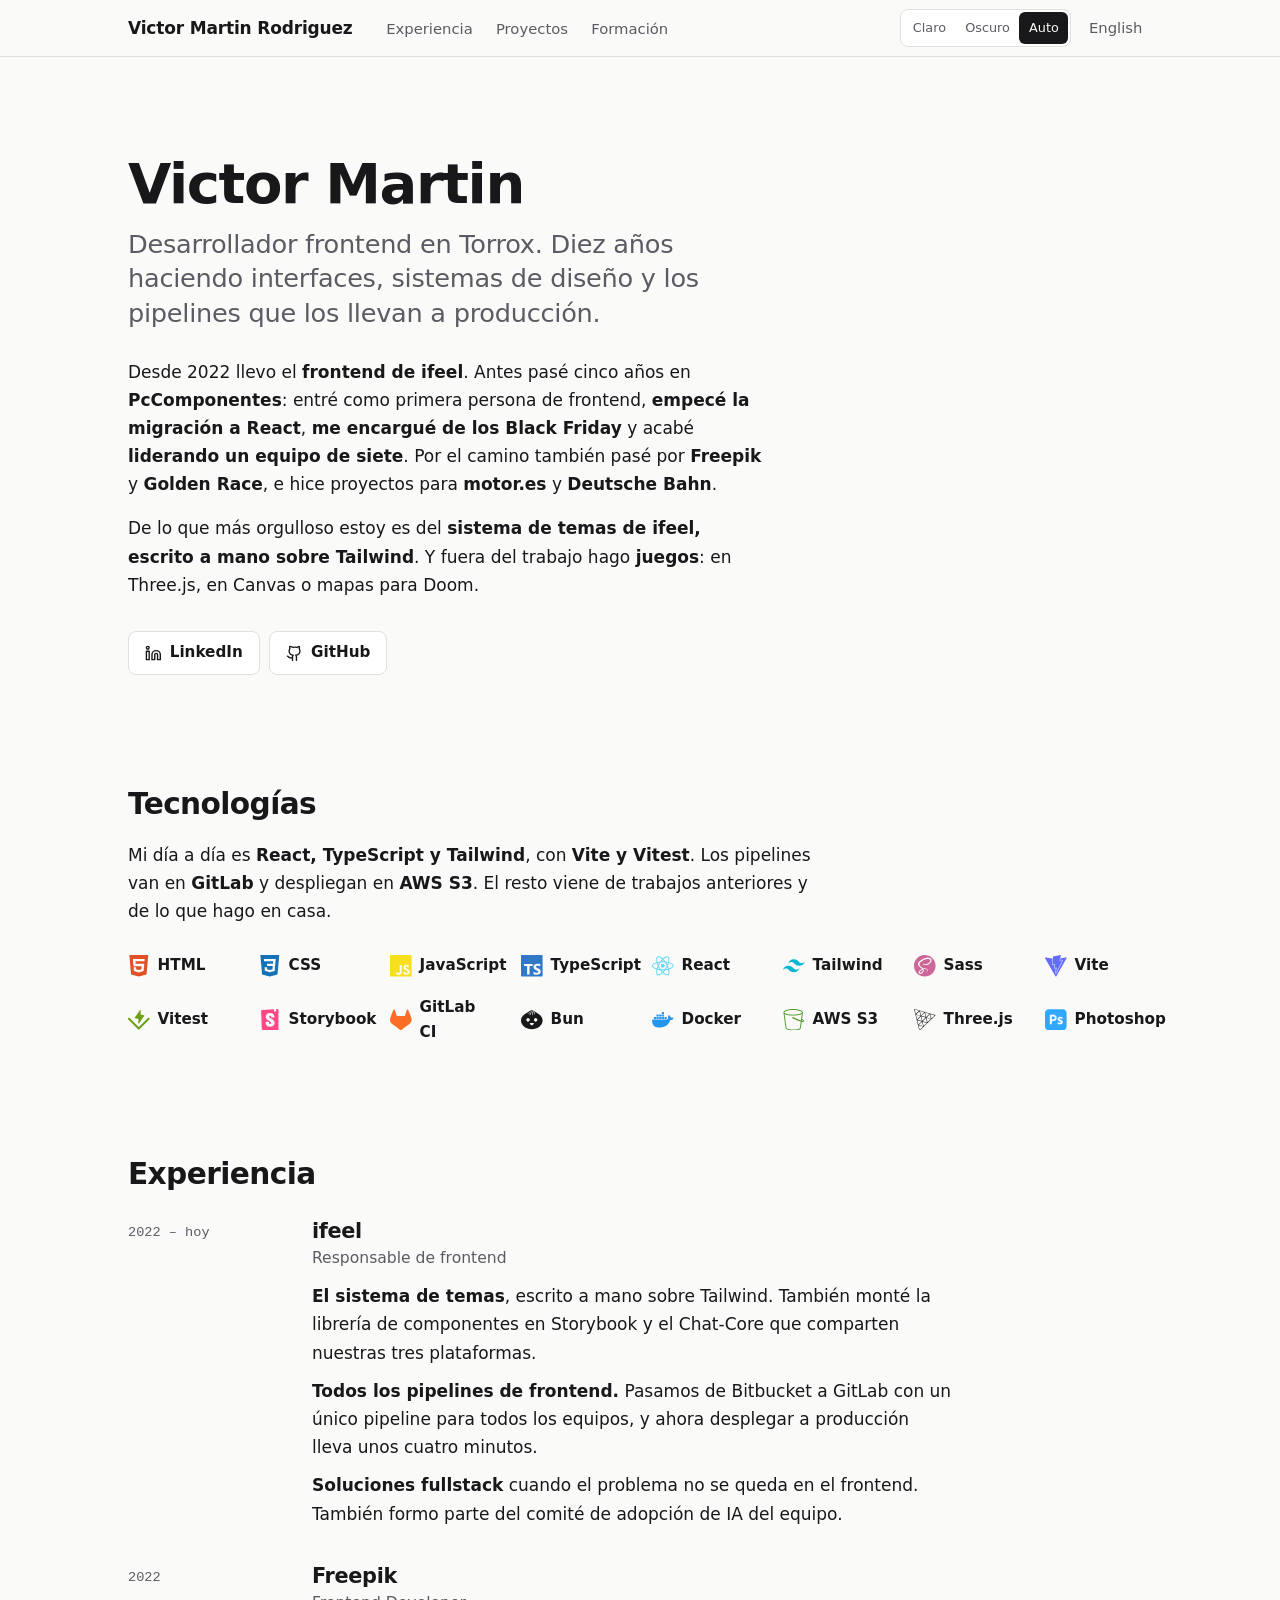
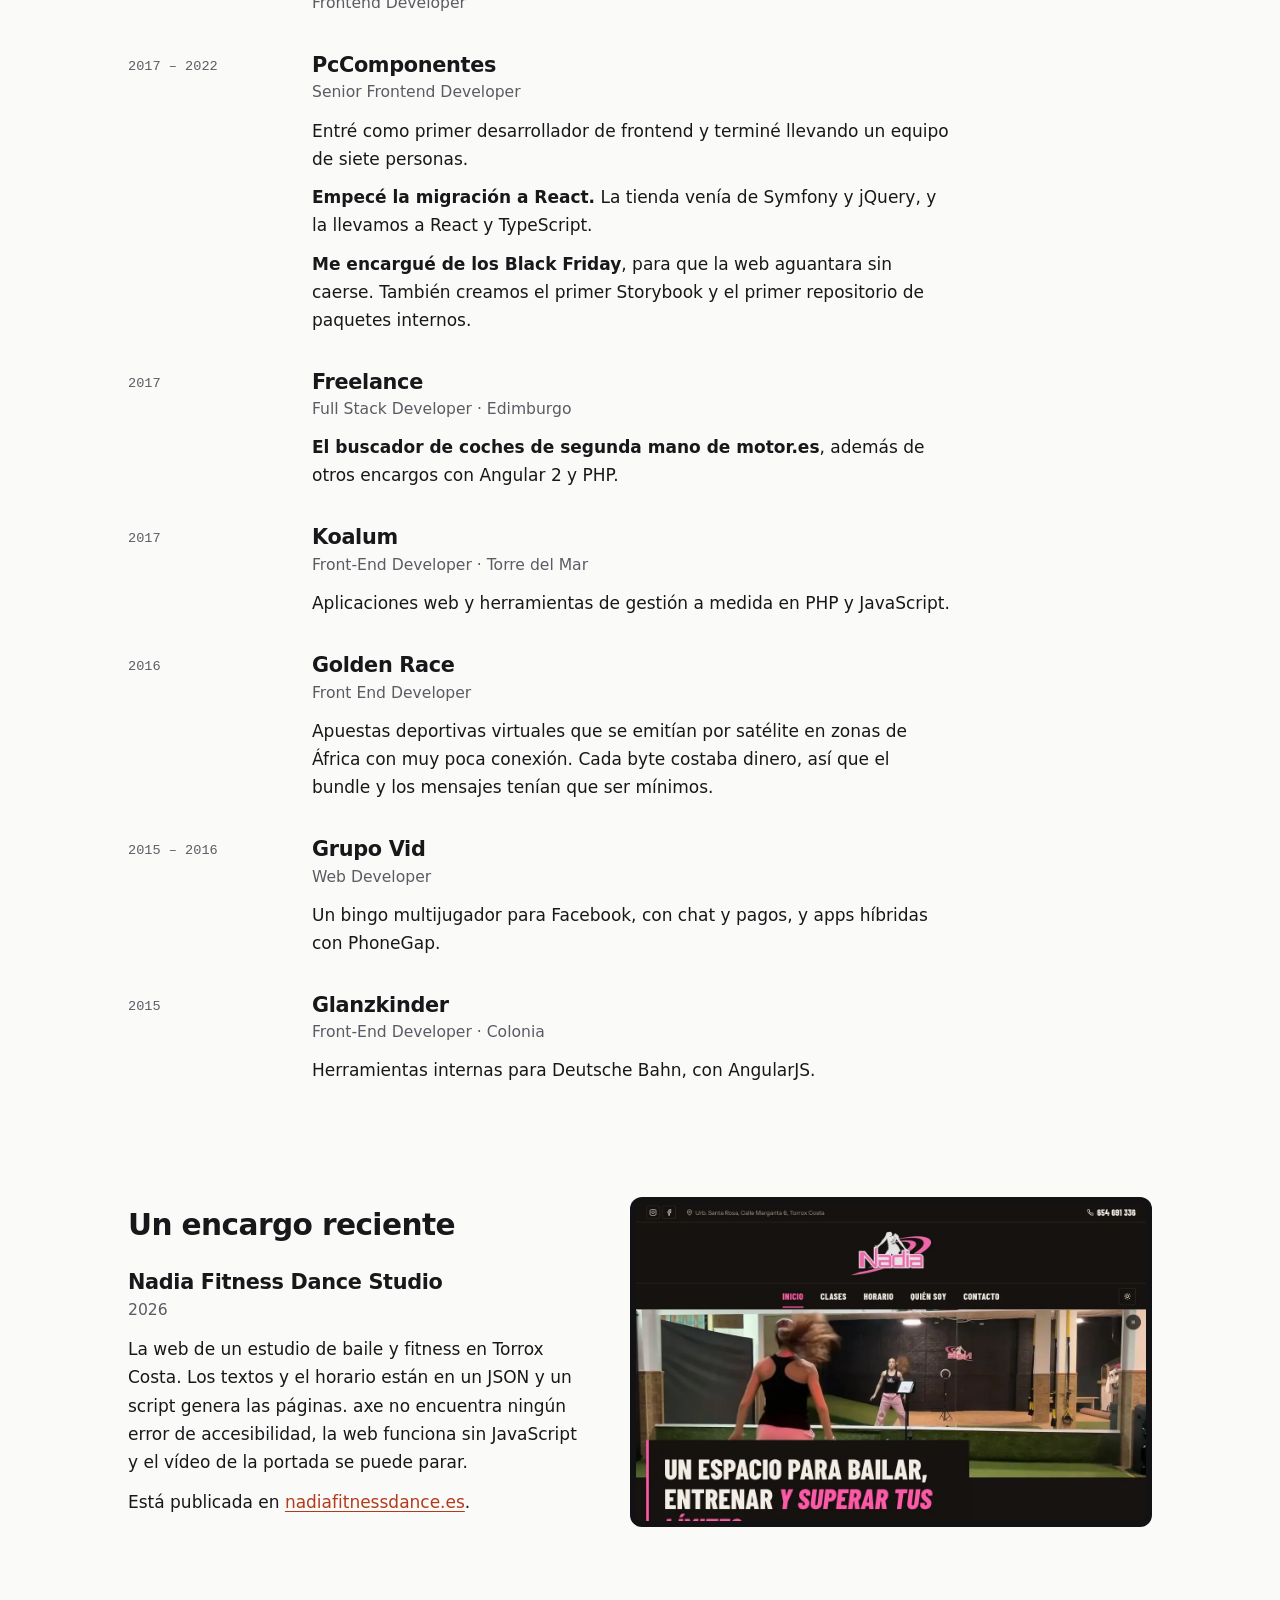
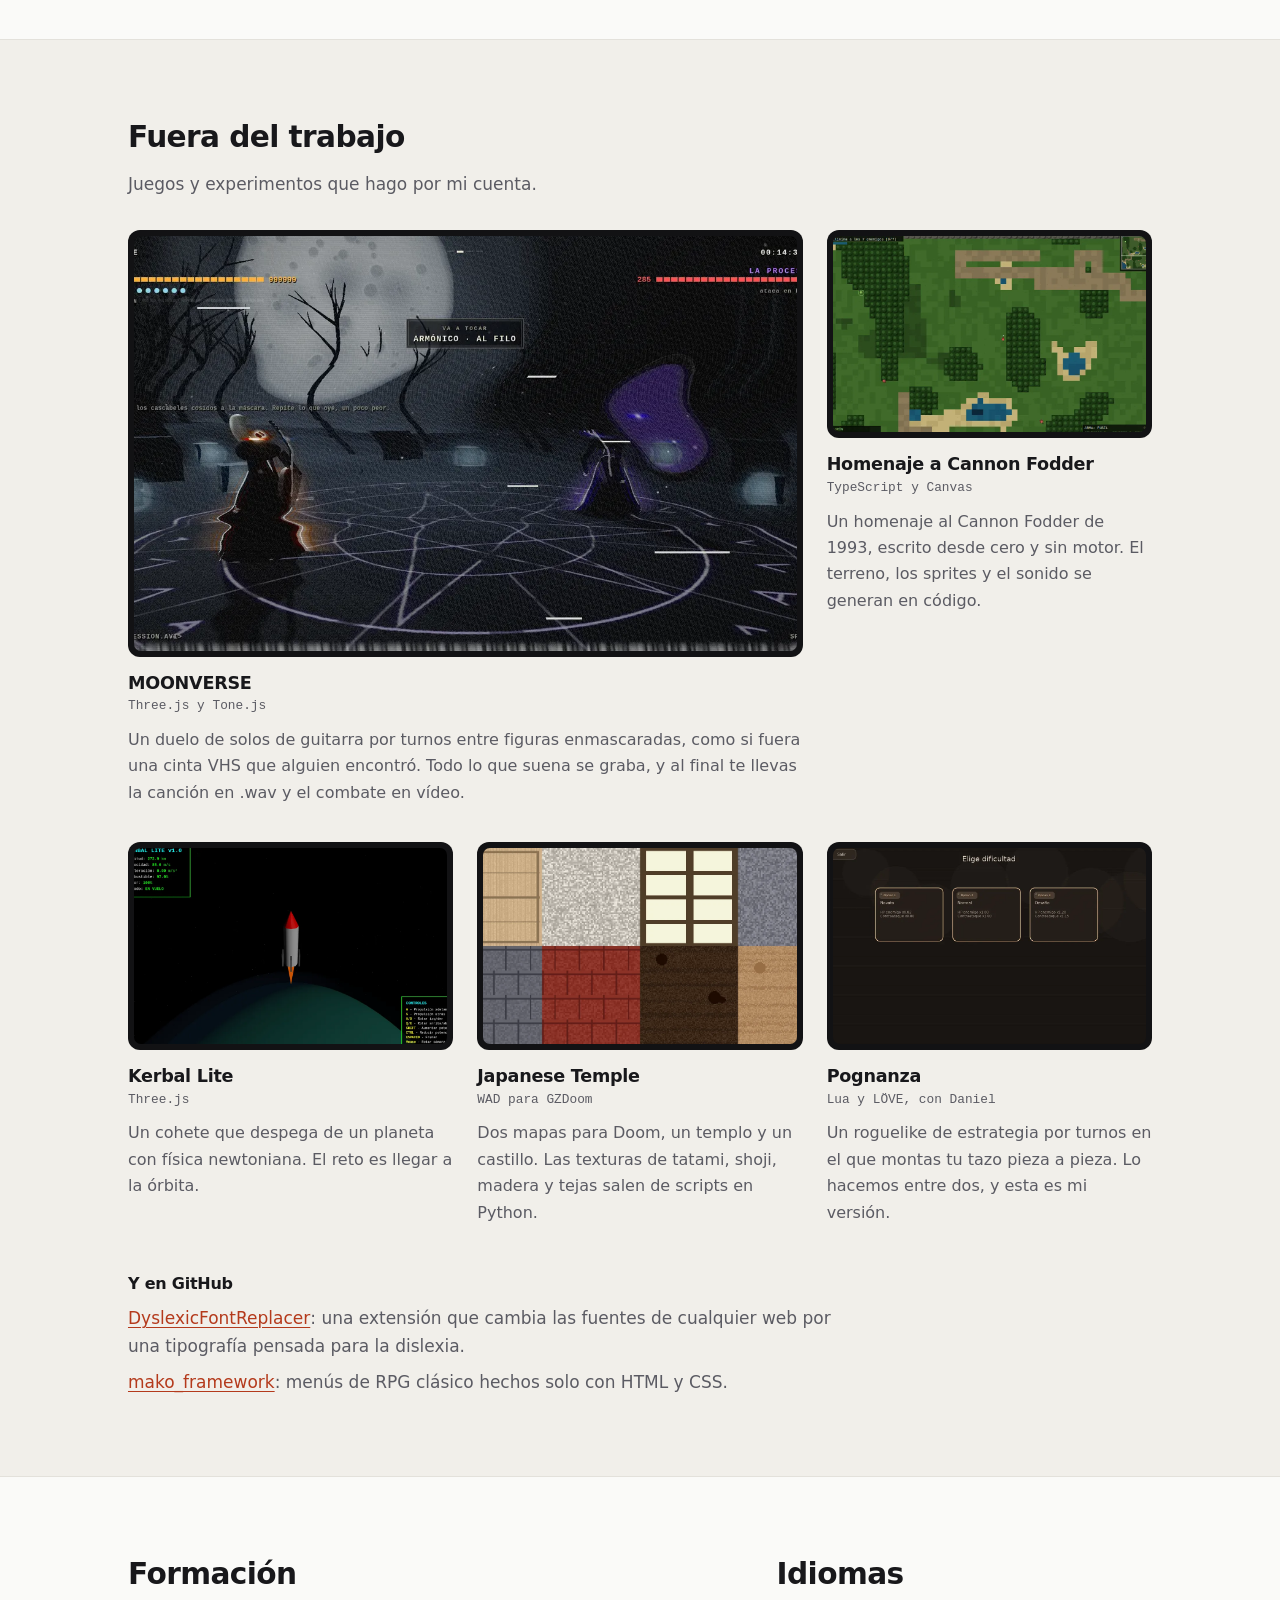
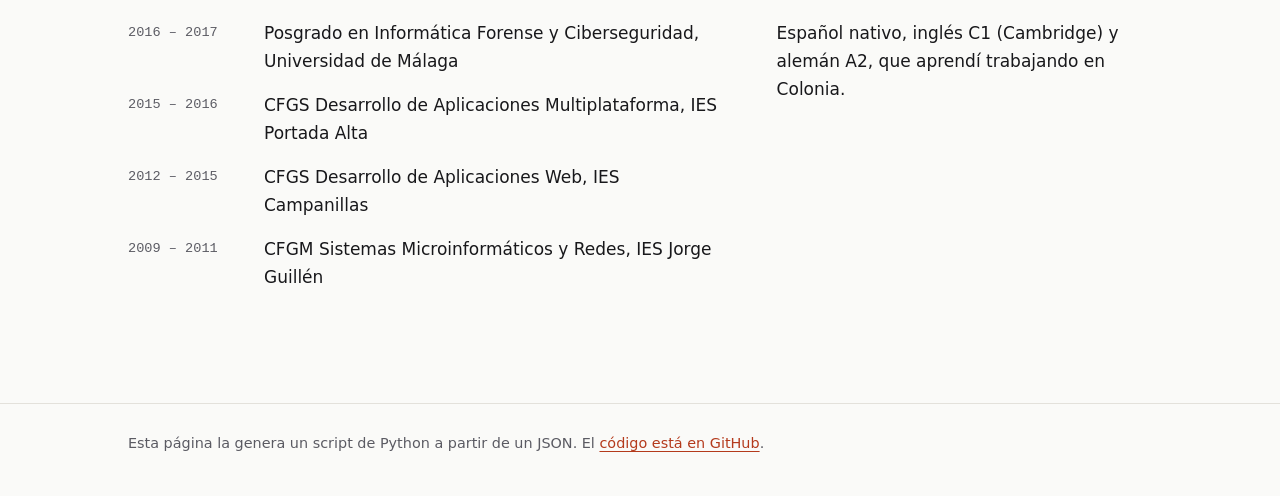
==== index.html @ 164bc6d7 "Move away from the reference site's patterns Name as the heading instead of a greeting, own wording " ====
<!doctype html>
<html lang="es">
<head>
<meta charset="utf-8">
<meta name="viewport" content="width=device-width, initial-scale=1">
<title>Victor Martin Rodriguez, desarrollador frontend</title>
<meta name="description" content="Desarrollador frontend en Torrox (Málaga). Responsable de frontend en ifeel desde 2022; antes, cinco años en PcComponentes.">
<link rel="canonical" href="https://negimaru.github.io/"><link rel="alternate" hreflang="es" href="https://negimaru.github.io/"><link rel="alternate" hreflang="en" href="https://negimaru.github.io/en/"><link rel="alternate" hreflang="x-default" href="https://negimaru.github.io/">
<meta property="og:type" content="profile">
<meta property="og:title" content="Victor Martin Rodriguez, desarrollador frontend">
<meta property="og:description" content="Desarrollador frontend en Torrox (Málaga). Responsable de frontend en ifeel desde 2022; antes, cinco años en PcComponentes.">
<meta property="og:url" content="https://negimaru.github.io/">
<meta property="og:locale" content="es_ES">
<meta property="og:image" content="https://negimaru.github.io/assets/img/og.png">
<meta property="og:image:width" content="1200"><meta property="og:image:height" content="630">
<meta name="twitter:card" content="summary_large_image">
<link rel="icon" href="assets/img/favicon.svg" type="image/svg+xml">
<script>try{var t=localStorage.getItem("theme");if(t==="dark"||t==="light")document.documentElement.dataset.theme=t}catch(_){}</script>
<link rel="stylesheet" href="assets/css/site.css?v=6">
<script src="assets/js/site.js?v=3" defer></script>
</head>
<body>
<a class="skip" href="#main">Saltar al contenido</a>
<header class="bar"><div class="wrap bar-in">
<a class="me" href="./">Victor Martin<span class="surname"> Rodriguez</span></a>
<nav aria-label="Secciones"><ul class="nav"><li><a href="./#trabajo">Experiencia</a></li><li><a href="./#proyectos">Proyectos</a></li><li><a href="./#formacion">Formación</a></li></ul></nav>
<div class="bar-tools">
<div class="seg" role="group" aria-label="Tema" hidden><button type="button" data-theme-set="light" aria-pressed="false">Claro</button><button type="button" data-theme-set="dark" aria-pressed="false">Oscuro</button><button type="button" data-theme-set="auto" aria-pressed="false">Auto</button></div>
<a class="lang" href="en/" hreflang="en" lang="en">English</a>
</div>
</div></header>
<main id="main">
<section class="wrap hero" aria-labelledby="t-intro">
<div class="hero-main">
<h1 id="t-intro">Victor Martin</h1>
<p class="lead">Desarrollador frontend en Torrox. Diez años haciendo interfaces, sistemas de diseño y los pipelines que los llevan a producción.</p>
<div class="hero-text"><p>Desde 2022 llevo el <strong>frontend de ifeel</strong>. Antes pasé cinco años en <strong>PcComponentes</strong>: entré como primera persona de frontend, <strong>empecé la migración a React</strong>, <strong>me encargué de los Black Friday</strong> y acabé <strong>liderando un equipo de siete</strong>. Por el camino también pasé por <strong>Freepik</strong> y <strong>Golden Race</strong>, e hice proyectos para <strong>motor.es</strong> y <strong>Deutsche Bahn</strong>.</p><p>De lo que más orgulloso estoy es del <strong>sistema de temas de ifeel, escrito a mano sobre Tailwind</strong>. Y fuera del trabajo hago <strong>juegos</strong>: en Three.js, en Canvas o mapas para Doom.</p></div>
<p class="social"><a class="btn" href="https://www.linkedin.com/in/victor-martin-rodriguez/" target="_blank" rel="noopener"><svg class="i" viewBox="0 0 24 24" fill="none" stroke="currentColor" stroke-width="2" stroke-linecap="round" stroke-linejoin="round" aria-hidden="true" focusable="false"><path d="M16 8a6 6 0 0 1 6 6v7h-4v-7a2 2 0 0 0-4 0v7h-4v-7a6 6 0 0 1 6-6z"/><rect x="2" y="9" width="4" height="12"/><circle cx="4" cy="4" r="2"/></svg>LinkedIn<span class="sr-only"> (se abre en otra pestaña)</span></a><a class="btn" href="https://github.com/negimaru" target="_blank" rel="noopener"><svg class="i" viewBox="0 0 24 24" fill="none" stroke="currentColor" stroke-width="2" stroke-linecap="round" stroke-linejoin="round" aria-hidden="true" focusable="false"><path d="M15 22v-4a4.8 4.8 0 0 0-1-3.5c3 0 6-2 6-5.5.1-1.3-.3-2.5-1-3.5.3-1.2.3-2.4 0-3.5 0 0-1 0-3 1.5a10.4 10.4 0 0 0-5.5 0C6.5 2 5.5 2 5.5 2c-.3 1.1-.3 2.3 0 3.5A5.4 5.4 0 0 0 4.5 9c0 3.5 3 5.5 6 5.5-.4.5-.8 1-1 1.6-.2.6-.3 1.2-.2 1.9v4"/><path d="M9 18c-4.5 2-5-2-7-2"/></svg>GitHub<span class="sr-only"> (se abre en otra pestaña)</span></a></p>
</div>

</section>

<section class="wrap sec" aria-labelledby="t-tech">
<h2 id="t-tech">Tecnologías</h2>
<p class="sec-intro">Mi día a día es <strong>React, TypeScript y Tailwind</strong>, con <strong>Vite y Vitest</strong>. Los pipelines van en <strong>GitLab</strong> y despliegan en <strong>AWS S3</strong>. El resto viene de trabajos anteriores y de lo que hago en casa.</p>
<ul class="techs"><li class="tech"><svg viewBox="0 0 24 24" aria-hidden="true" focusable="false"><path fill="#E34F26" d="M1.5 0h21l-1.91 21.563L11.977 24l-8.564-2.438L1.5 0zm7.031 9.75l-.232-2.718 10.059.003.23-2.622L5.412 4.41l.698 8.01h9.126l-.326 3.426-2.91.804-2.955-.81-.188-2.11H6.248l.33 4.171L12 19.351l5.379-1.443.744-8.157H8.531z"/></svg><span>HTML</span></li><li class="tech"><svg viewBox="0 0 24 24" aria-hidden="true" focusable="false"><path fill="#1572B6" d="M1.5 0h21l-1.91 21.563L11.977 24l-8.565-2.438L1.5 0zm17.09 4.413L5.41 4.41l.213 2.622 10.125.002-.255 2.716h-6.64l.24 2.573h6.182l-.366 3.523-2.91.804-2.956-.81-.188-2.11h-2.61l.29 3.855L12 19.288l5.373-1.53L18.59 4.414z"/></svg><span>CSS</span></li><li class="tech"><svg viewBox="0 0 24 24" aria-hidden="true" focusable="false"><path fill="#F7DF1E" d="M0 0h24v24H0V0zm22.034 18.276c-.175-1.095-.888-2.015-3.003-2.873-.736-.345-1.554-.585-1.797-1.14-.091-.33-.105-.51-.046-.705.15-.646.915-.84 1.515-.66.39.12.75.42.976.9 1.034-.676 1.034-.676 1.755-1.125-.27-.42-.404-.601-.586-.78-.63-.705-1.469-1.065-2.834-1.034l-.705.089c-.676.165-1.32.525-1.71 1.005-1.14 1.291-.811 3.541.569 4.471 1.365 1.02 3.361 1.244 3.616 2.205.24 1.17-.87 1.545-1.966 1.41-.811-.18-1.26-.586-1.755-1.336l-1.83 1.051c.21.48.45.689.81 1.109 1.74 1.756 6.09 1.666 6.871-1.004.029-.09.24-.705.074-1.65l.046.067zm-8.983-7.245h-2.248c0 1.938-.009 3.864-.009 5.805 0 1.232.063 2.363-.138 2.711-.33.689-1.18.601-1.566.48-.396-.196-.597-.466-.83-.855-.063-.105-.11-.196-.127-.196l-1.825 1.125c.305.63.75 1.172 1.324 1.517.855.51 2.004.675 3.207.405.783-.226 1.458-.691 1.811-1.411.51-.93.402-2.07.397-3.346.012-2.054 0-4.109 0-6.179l.004-.056z"/></svg><span>JavaScript</span></li><li class="tech"><svg viewBox="0 0 24 24" aria-hidden="true" focusable="false"><path fill="#3178C6" d="M1.125 0C.502 0 0 .502 0 1.125v21.75C0 23.498.502 24 1.125 24h21.75c.623 0 1.125-.502 1.125-1.125V1.125C24 .502 23.498 0 22.875 0zm17.363 9.75c.612 0 1.154.037 1.627.111a6.38 6.38 0 0 1 1.306.34v2.458a3.95 3.95 0 0 0-.643-.361 5.093 5.093 0 0 0-.717-.26 5.453 5.453 0 0 0-1.426-.2c-.3 0-.573.028-.819.086a2.1 2.1 0 0 0-.623.242c-.17.104-.3.229-.393.374a.888.888 0 0 0-.14.49c0 .196.053.373.156.529.104.156.252.304.443.444s.423.276.696.41c.273.135.582.274.926.416.47.197.892.407 1.266.628.374.222.695.473.963.753.268.279.472.598.614.957.142.359.214.776.214 1.253 0 .657-.125 1.21-.373 1.656a3.033 3.033 0 0 1-1.012 1.085 4.38 4.38 0 0 1-1.487.596c-.566.12-1.163.18-1.79.18a9.916 9.916 0 0 1-1.84-.164 5.544 5.544 0 0 1-1.512-.493v-2.63a5.033 5.033 0 0 0 3.237 1.2c.333 0 .624-.03.872-.09.249-.06.456-.144.623-.25.166-.108.29-.234.373-.38a1.023 1.023 0 0 0-.074-1.089 2.12 2.12 0 0 0-.537-.5 5.597 5.597 0 0 0-.807-.444 27.72 27.72 0 0 0-1.007-.436c-.918-.383-1.602-.852-2.053-1.405-.45-.553-.676-1.222-.676-2.005 0-.614.123-1.141.369-1.582.246-.441.58-.804 1.004-1.089a4.494 4.494 0 0 1 1.47-.629 7.536 7.536 0 0 1 1.77-.201zm-15.113.188h9.563v2.166H9.506v9.646H6.789v-9.646H3.375z"/></svg><span>TypeScript</span></li><li class="tech"><svg viewBox="0 0 24 24" aria-hidden="true" focusable="false"><path fill="#61DAFB" d="M14.23 12.004a2.236 2.236 0 0 1-2.235 2.236 2.236 2.236 0 0 1-2.236-2.236 2.236 2.236 0 0 1 2.235-2.236 2.236 2.236 0 0 1 2.236 2.236zm2.648-10.69c-1.346 0-3.107.96-4.888 2.622-1.78-1.653-3.542-2.602-4.887-2.602-.41 0-.783.093-1.106.278-1.375.793-1.683 3.264-.973 6.365C1.98 8.917 0 10.42 0 12.004c0 1.59 1.99 3.097 5.043 4.03-.704 3.113-.39 5.588.988 6.38.32.187.69.275 1.102.275 1.345 0 3.107-.96 4.888-2.624 1.78 1.654 3.542 2.603 4.887 2.603.41 0 .783-.09 1.106-.275 1.374-.792 1.683-3.263.973-6.365C22.02 15.096 24 13.59 24 12.004c0-1.59-1.99-3.097-5.043-4.032.704-3.11.39-5.587-.988-6.38-.318-.184-.688-.277-1.092-.278zm-.005 1.09v.006c.225 0 .406.044.558.127.666.382.955 1.835.73 3.704-.054.46-.142.945-.25 1.44-.96-.236-2.006-.417-3.107-.534-.66-.905-1.345-1.727-2.035-2.447 1.592-1.48 3.087-2.292 4.105-2.295zm-9.77.02c1.012 0 2.514.808 4.11 2.28-.686.72-1.37 1.537-2.02 2.442-1.107.117-2.154.298-3.113.538-.112-.49-.195-.964-.254-1.42-.23-1.868.054-3.32.714-3.707.19-.09.4-.127.563-.132zm4.882 3.05c.455.468.91.992 1.36 1.564-.44-.02-.89-.034-1.345-.034-.46 0-.915.01-1.36.034.44-.572.895-1.096 1.345-1.565zM12 8.1c.74 0 1.477.034 2.202.093.406.582.802 1.203 1.183 1.86.372.64.71 1.29 1.018 1.946-.308.655-.646 1.31-1.013 1.95-.38.66-.773 1.288-1.18 1.87-.728.063-1.466.098-2.21.098-.74 0-1.477-.035-2.202-.093-.406-.582-.802-1.204-1.183-1.86-.372-.64-.71-1.29-1.018-1.946.303-.657.646-1.313 1.013-1.954.38-.66.773-1.286 1.18-1.868.728-.064 1.466-.098 2.21-.098zm-3.635.254c-.24.377-.48.763-.704 1.16-.225.39-.435.782-.635 1.174-.265-.656-.49-1.31-.676-1.947.64-.15 1.315-.283 2.015-.386zm7.26 0c.695.103 1.365.23 2.006.387-.18.632-.405 1.282-.66 1.933-.2-.39-.41-.783-.64-1.174-.225-.392-.465-.774-.705-1.146zm3.063.675c.484.15.944.317 1.375.498 1.732.74 2.852 1.708 2.852 2.476-.005.768-1.125 1.74-2.857 2.475-.42.18-.88.342-1.355.493-.28-.958-.646-1.956-1.1-2.98.45-1.017.81-2.01 1.085-2.964zm-13.395.004c.278.96.645 1.957 1.1 2.98-.45 1.017-.812 2.01-1.086 2.964-.484-.15-.944-.318-1.37-.5-1.732-.737-2.852-1.706-2.852-2.474 0-.768 1.12-1.742 2.852-2.476.42-.18.88-.342 1.356-.494zm11.678 4.28c.265.657.49 1.312.676 1.948-.64.157-1.316.29-2.016.39.24-.375.48-.762.705-1.158.225-.39.435-.788.636-1.18zm-9.945.02c.2.392.41.783.64 1.175.23.39.465.772.705 1.143-.695-.102-1.365-.23-2.006-.386.18-.63.406-1.282.66-1.933zM17.92 16.32c.112.493.2.968.254 1.423.23 1.868-.054 3.32-.714 3.708-.147.09-.338.128-.563.128-1.012 0-2.514-.807-4.11-2.28.686-.72 1.37-1.536 2.02-2.44 1.107-.118 2.154-.3 3.113-.54zm-11.83.01c.96.234 2.006.415 3.107.532.66.905 1.345 1.727 2.035 2.446-1.595 1.483-3.092 2.295-4.11 2.295-.22-.005-.406-.05-.553-.132-.666-.38-.955-1.834-.73-3.703.054-.46.142-.944.25-1.438zm4.56.64c.44.02.89.034 1.345.034.46 0 .915-.01 1.36-.034-.44.572-.895 1.095-1.345 1.565-.455-.47-.91-.993-1.36-1.565z"/></svg><span>React</span></li><li class="tech"><svg viewBox="0 0 24 24" aria-hidden="true" focusable="false"><path fill="#06B6D4" d="M12.001,4.8c-3.2,0-5.2,1.6-6,4.8c1.2-1.6,2.6-2.2,4.2-1.8c0.913,0.228,1.565,0.89,2.288,1.624 C13.666,10.618,15.027,12,18.001,12c3.2,0,5.2-1.6,6-4.8c-1.2,1.6-2.6,2.2-4.2,1.8c-0.913-0.228-1.565-0.89-2.288-1.624 C16.337,6.182,14.976,4.8,12.001,4.8z M6.001,12c-3.2,0-5.2,1.6-6,4.8c1.2-1.6,2.6-2.2,4.2-1.8c0.913,0.228,1.565,0.89,2.288,1.624 c1.177,1.194,2.538,2.576,5.512,2.576c3.2,0,5.2-1.6,6-4.8c-1.2,1.6-2.6,2.2-4.2,1.8c-0.913-0.228-1.565-0.89-2.288-1.624 C10.337,13.382,8.976,12,6.001,12z"/></svg><span>Tailwind</span></li><li class="tech"><svg viewBox="0 0 24 24" aria-hidden="true" focusable="false"><path fill="#CC6699" d="M12 0c6.627 0 12 5.373 12 12s-5.373 12-12 12S0 18.627 0 12 5.373 0 12 0zM9.615 15.998c.175.645.156 1.248-.024 1.792l-.065.18c-.024.061-.052.12-.078.176-.14.29-.326.56-.555.81-.698.759-1.672 1.047-2.09.805-.45-.262-.226-1.335.584-2.19.871-.918 2.12-1.509 2.12-1.509v-.003l.108-.061zm9.911-10.861c-.542-2.133-4.077-2.834-7.422-1.645-1.989.707-4.144 1.818-5.693 3.267C4.568 8.48 4.275 9.98 4.396 10.607c.427 2.211 3.457 3.657 4.703 4.73v.006c-.367.18-3.056 1.529-3.686 2.925-.675 1.47.105 2.521.615 2.655 1.575.436 3.195-.36 4.065-1.649.84-1.261.766-2.881.404-3.676.496-.135 1.08-.195 1.83-.104 2.101.24 2.521 1.56 2.43 2.1-.09.539-.523.854-.674.944-.15.091-.195.12-.181.181.015.09.091.09.21.075.165-.03 1.096-.45 1.141-1.471.045-1.29-1.186-2.729-3.375-2.7-.9.016-1.471.091-1.875.256-.03-.045-.061-.075-.105-.105-1.35-1.455-3.855-2.475-3.75-4.41.03-.705.285-2.564 4.8-4.814 3.705-1.846 6.661-1.335 7.171-.21.733 1.604-1.576 4.59-5.431 5.024-1.47.165-2.235-.404-2.431-.615-.209-.225-.239-.24-.314-.194-.12.06-.045.255 0 .375.12.3.585.825 1.396 1.095.704.225 2.43.359 4.5-.45 2.324-.899 4.139-3.405 3.614-5.505l.073.067z"/></svg><span>Sass</span></li><li class="tech"><svg viewBox="0 0 24 24" aria-hidden="true" focusable="false"><path fill="#646CFF" d="m8.286 10.578.512-8.657a.306.306 0 0 1 .247-.282L17.377.006a.306.306 0 0 1 .353.385l-1.558 5.403a.306.306 0 0 0 .352.385l2.388-.46a.306.306 0 0 1 .332.438l-6.79 13.55-.123.19a.294.294 0 0 1-.252.14c-.177 0-.35-.152-.305-.369l1.095-5.301a.306.306 0 0 0-.388-.355l-1.433.435a.306.306 0 0 1-.389-.354l.69-3.375a.306.306 0 0 0-.37-.36l-2.32.536a.306.306 0 0 1-.374-.316zm14.976-7.926L17.284 3.74l-.544 1.887 2.077-.4a.8.8 0 0 1 .84.369.8.8 0 0 1 .034.783L12.9 19.93l-.013.025-.015.023-.122.19a.801.801 0 0 1-.672.37.826.826 0 0 1-.634-.302.8.8 0 0 1-.16-.67l1.029-4.981-1.12.34a.81.81 0 0 1-.86-.262.802.802 0 0 1-.165-.67l.63-3.08-2.027.468a.808.808 0 0 1-.768-.233.81.81 0 0 1-.217-.6l.389-6.57-7.44-1.33a.612.612 0 0 0-.64.906L11.58 23.691a.612.612 0 0 0 1.066-.004l11.26-20.135a.612.612 0 0 0-.644-.9z"/></svg><span>Vite</span></li><li class="tech"><svg viewBox="0 0 24 24" aria-hidden="true" focusable="false"><path fill="#6E9F18" d="M13.74024 1.05293a.49504.49504 0 0 0-.1569.02512.49338.49338 0 0 0-.25056.1876L7.59513 9.56159a.4895.4895 0 0 0-.08373.22327.48846.48846 0 0 0 .03163.23629.4893.4893 0 0 0 .13985.19319.4927.4927 0 0 0 .2149.10481l3.70685.78609-.22947 4.58007a.48834.48834 0 0 0 .08466.30017.49205.49205 0 0 0 .24931.18854c.10157.03398.21174.03444.3135.00064a.49387.49387 0 0 0 .25056-.18761l5.73735-8.29594a.4884.4884 0 0 0 .08404-.22327c.009-.08015-.0016-.16137-.03163-.23629a.48835.48835 0 0 0-.13985-.19319.49318.49318 0 0 0-.2149-.1048l-3.70686-.7861.22947-4.58008a.48802.48802 0 0 0-.08466-.30017.4913.4913 0 0 0-.24931-.18853.49439.49439 0 0 0-.1566-.02574zM1.15697 9.78795c-.30647.0012-.60009.12378-.81679.34048a1.16107 1.16107 0 0 0-.34017.81648 1.162 1.162 0 0 0 .33366.81957l10.84241 10.8421a1.15762 1.15762 0 0 0 .37677.25211 1.1583 1.1583 0 0 0 .44467.08838c.00084 0 .0016-.00031.0025-.00031.00073 0 .0014.00031.0022.00031a1.15827 1.15827 0 0 0 .44467-.08838 1.15731 1.15731 0 0 0 .37677-.2521l10.84236-10.8421a1.16272 1.16272 0 0 0 .33397-.81958c-.0013-.30647-.12376-.59976-.34048-.81648a1.1616 1.1616 0 0 0-.81679-.34048 1.16114 1.16114 0 0 0-.81926.33366l-5.4012 5.4009c-.0078.0074-.01718.01255-.02482.02015L12 20.14011l-4.59776-4.59745c-.0074-.0074-.01659-.01238-.02419-.01954l-5.4015-5.40151a1.162 1.162 0 0 0-.81958-.33366Z"/></svg><span>Vitest</span></li><li class="tech"><svg viewBox="0 0 24 24" aria-hidden="true" focusable="false"><path fill="#FF4785" d="M16.71.243l-.12 2.71a.18.18 0 00.29.15l1.06-.8.9.7a.18.18 0 00.28-.14l-.1-2.76 1.33-.1a1.2 1.2 0 011.279 1.2v21.596a1.2 1.2 0 01-1.26 1.2l-16.096-.72a1.2 1.2 0 01-1.15-1.16l-.75-19.797a1.2 1.2 0 011.13-1.27L16.7.222zM13.64 9.3c0 .47 3.16.24 3.59-.08 0-3.2-1.72-4.89-4.859-4.89-3.15 0-4.899 1.72-4.899 4.29 0 4.45 5.999 4.53 5.999 6.959 0 .7-.32 1.1-1.05 1.1-.96 0-1.35-.49-1.3-2.16 0-.36-3.649-.48-3.769 0-.27 4.03 2.23 5.2 5.099 5.2 2.79 0 4.969-1.49 4.969-4.18 0-4.77-6.099-4.64-6.099-6.999 0-.97.72-1.1 1.13-1.1.45 0 1.25.07 1.19 1.87z"/></svg><span>Storybook</span></li><li class="tech"><svg viewBox="0 0 24 24" aria-hidden="true" focusable="false"><path fill="#FC6D26" d="m23.6004 9.5927-.0337-.0862L20.3.9814a.851.851 0 0 0-.3362-.405.8748.8748 0 0 0-.9997.0539.8748.8748 0 0 0-.29.4399l-2.2055 6.748H7.5375l-2.2057-6.748a.8573.8573 0 0 0-.29-.4412.8748.8748 0 0 0-.9997-.0537.8585.8585 0 0 0-.3362.4049L.4332 9.5015l-.0325.0862a6.0657 6.0657 0 0 0 2.0119 7.0105l.0113.0087.03.0213 4.976 3.7264 2.462 1.8633 1.4995 1.1321a1.0085 1.0085 0 0 0 1.2197 0l1.4995-1.1321 2.4619-1.8633 5.006-3.7489.0125-.01a6.0682 6.0682 0 0 0 2.0094-7.003z"/></svg><span>GitLab CI</span></li><li class="tech"><svg viewBox="0 0 24 24" aria-hidden="true" focusable="false"><path fill="currentColor" d="M12 22.596c6.628 0 12-4.338 12-9.688 0-3.318-2.057-6.248-5.219-7.986-1.286-.715-2.297-1.357-3.139-1.89C14.058 2.025 13.08 1.404 12 1.404c-1.097 0-2.334.785-3.966 1.821a49.92 49.92 0 0 1-2.816 1.697C2.057 6.66 0 9.59 0 12.908c0 5.35 5.372 9.687 12 9.687v.001ZM10.599 4.715c.334-.759.503-1.58.498-2.409 0-.145.202-.187.23-.029.658 2.783-.902 4.162-2.057 4.624-.124.048-.199-.121-.103-.209a5.763 5.763 0 0 0 1.432-1.977Zm2.058-.102a5.82 5.82 0 0 0-.782-2.306v-.016c-.069-.123.086-.263.185-.172 1.962 2.111 1.307 4.067.556 5.051-.082.103-.23-.003-.189-.126a5.85 5.85 0 0 0 .23-2.431Zm1.776-.561a5.727 5.727 0 0 0-1.612-1.806v-.014c-.112-.085-.024-.274.114-.218 2.595 1.087 2.774 3.18 2.459 4.407a.116.116 0 0 1-.049.071.11.11 0 0 1-.153-.026.122.122 0 0 1-.022-.083 5.891 5.891 0 0 0-.737-2.331Zm-5.087.561c-.617.546-1.282.76-2.063 1-.117 0-.195-.078-.156-.181 1.752-.909 2.376-1.649 2.999-2.778 0 0 .155-.118.188.085 0 .304-.349 1.329-.968 1.874Zm4.945 11.237a2.957 2.957 0 0 1-.937 1.553c-.346.346-.8.565-1.286.62a2.178 2.178 0 0 1-1.327-.62 2.955 2.955 0 0 1-.925-1.553.244.244 0 0 1 .064-.198.234.234 0 0 1 .193-.069h3.965a.226.226 0 0 1 .19.07c.05.053.073.125.063.197Zm-5.458-2.176a1.862 1.862 0 0 1-2.384-.245 1.98 1.98 0 0 1-.233-2.447c.207-.319.503-.566.848-.713a1.84 1.84 0 0 1 1.092-.11c.366.075.703.261.967.531a1.98 1.98 0 0 1 .408 2.114 1.931 1.931 0 0 1-.698.869v.001Zm8.495.005a1.86 1.86 0 0 1-2.381-.253 1.964 1.964 0 0 1-.547-1.366c0-.384.11-.76.32-1.079.207-.319.503-.567.849-.713a1.844 1.844 0 0 1 1.093-.108c.367.076.704.262.968.534a1.98 1.98 0 0 1 .4 2.117 1.932 1.932 0 0 1-.702.868Z"/></svg><span>Bun</span></li><li class="tech"><svg viewBox="0 0 24 24" aria-hidden="true" focusable="false"><path fill="#2496ED" d="M13.983 11.078h2.119a.186.186 0 00.186-.185V9.006a.186.186 0 00-.186-.186h-2.119a.185.185 0 00-.185.185v1.888c0 .102.083.185.185.185m-2.954-5.43h2.118a.186.186 0 00.186-.186V3.574a.186.186 0 00-.186-.185h-2.118a.185.185 0 00-.185.185v1.888c0 .102.082.185.185.185m0 2.716h2.118a.187.187 0 00.186-.186V6.29a.186.186 0 00-.186-.185h-2.118a.185.185 0 00-.185.185v1.887c0 .102.082.185.185.186m-2.93 0h2.12a.186.186 0 00.184-.186V6.29a.185.185 0 00-.185-.185H8.1a.185.185 0 00-.185.185v1.887c0 .102.083.185.185.186m-2.964 0h2.119a.186.186 0 00.185-.186V6.29a.185.185 0 00-.185-.185H5.136a.186.186 0 00-.186.185v1.887c0 .102.084.185.186.186m5.893 2.715h2.118a.186.186 0 00.186-.185V9.006a.186.186 0 00-.186-.186h-2.118a.185.185 0 00-.185.185v1.888c0 .102.082.185.185.185m-2.93 0h2.12a.185.185 0 00.184-.185V9.006a.185.185 0 00-.184-.186h-2.12a.185.185 0 00-.184.185v1.888c0 .102.083.185.185.185m-2.964 0h2.119a.185.185 0 00.185-.185V9.006a.185.185 0 00-.184-.186h-2.12a.186.186 0 00-.186.186v1.887c0 .102.084.185.186.185m-2.92 0h2.12a.185.185 0 00.184-.185V9.006a.185.185 0 00-.184-.186h-2.12a.185.185 0 00-.184.185v1.888c0 .102.082.185.185.185M23.763 9.89c-.065-.051-.672-.51-1.954-.51-.338.001-.676.03-1.01.087-.248-1.7-1.653-2.53-1.716-2.566l-.344-.199-.226.327c-.284.438-.49.922-.612 1.43-.23.97-.09 1.882.403 2.661-.595.332-1.55.413-1.744.42H.751a.751.751 0 00-.75.748 11.376 11.376 0 00.692 4.062c.545 1.428 1.355 2.48 2.41 3.124 1.18.723 3.1 1.137 5.275 1.137.983.003 1.963-.086 2.93-.266a12.248 12.248 0 003.823-1.389c.98-.567 1.86-1.288 2.61-2.136 1.252-1.418 1.998-2.997 2.553-4.4h.221c1.372 0 2.215-.549 2.68-1.009.309-.293.55-.65.707-1.046l.098-.288Z"/></svg><span>Docker</span></li><li class="tech"><svg viewBox="0 0 24 24" aria-hidden="true" focusable="false"><path fill="#569A31" d="M20.913 13.147l.12-.895c.947.576 1.258.922 1.354 1.071-.16.031-.562.046-1.474-.176zm-2.174 7.988a.547.547 0 0 0-.005.073c0 .084-.207.405-1.124.768a10.28 10.28 0 0 1-1.438.432c-1.405.325-3.128.504-4.853.504-4.612 0-7.412-1.184-7.412-1.704a.547.547 0 0 0-.005-.073L1.81 5.602c.135.078.28.154.432.227.042.02.086.038.128.057.134.062.272.122.417.18l.179.069c.154.058.314.114.478.168.043.013.084.029.13.043.207.065.423.127.646.187l.176.044c.175.044.353.087.534.127a23.414 23.414 0 0 0 .843.17l.121.023c.252.045.508.085.768.122.071.011.144.02.216.03.2.027.4.053.604.077l.24.027c.245.026.49.05.74.07l.081.009c.275.022.552.04.83.056l.233.012c.21.01.422.018.633.025a33.088 33.088 0 0 0 2.795-.026l.232-.011c.278-.016.555-.034.83-.056l.08-.008c.25-.02.497-.045.742-.072l.238-.026c.205-.024.408-.05.609-.077.07-.01.141-.019.211-.03.261-.037.519-.078.772-.122l.111-.02c.215-.04.427-.082.634-.125l.212-.047c.186-.041.368-.085.546-.13l.166-.042c.225-.06.444-.122.654-.189.04-.012.077-.026.115-.038a10.6 10.6 0 0 0 .493-.173c.058-.021.114-.044.17-.066.15-.06.293-.12.43-.185.038-.017.079-.034.116-.052.153-.073.3-.15.436-.228l-.976 7.245c-2.488-.78-5.805-2.292-7.311-3a1.09 1.09 0 0 0-1.088-1.085c-.6 0-1.088.489-1.088 1.088 0 .6.488 1.089 1.088 1.089.196 0 .378-.056.537-.148 1.72.812 5.144 2.367 7.715 3.15zm-7.42-20.047c5.677 0 9.676 1.759 9.75 2.736l-.014.113c-.01.033-.031.067-.048.101-.015.028-.026.057-.047.087-.024.033-.058.068-.09.102-.028.03-.051.06-.084.09-.038.035-.087.07-.133.105-.04.03-.074.06-.119.091-.053.036-.116.071-.177.107-.05.03-.095.06-.15.09-.068.036-.147.073-.222.11-.059.028-.114.057-.177.085-.084.038-.177.074-.268.111-.068.027-.13.054-.203.082-.097.036-.205.072-.31.107-.075.026-.148.053-.228.079-.111.035-.233.069-.35.103-.085.024-.165.05-.253.073-.124.034-.258.065-.389.098-.093.022-.181.046-.278.068-.139.032-.287.061-.433.091-.098.02-.191.041-.293.06-.155.03-.32.057-.482.084-.1.018-.198.036-.302.052-.166.026-.342.048-.515.072-.11.014-.213.03-.325.044-.181.023-.372.041-.56.06-.11.012-.218.025-.332.036-.188.016-.386.029-.58.043-.122.009-.24.02-.364.028-.207.012-.422.02-.635.028-.12.005-.234.012-.354.016a35.605 35.605 0 0 1-2.069 0c-.12-.004-.234-.011-.352-.016-.214-.008-.43-.016-.637-.028-.122-.008-.238-.02-.36-.027-.195-.015-.394-.028-.584-.044-.11-.01-.215-.024-.324-.035-.19-.02-.384-.038-.568-.06l-.315-.044c-.176-.024-.355-.046-.525-.073-.1-.015-.192-.033-.29-.05-.167-.028-.335-.055-.494-.086-.096-.018-.183-.038-.276-.056-.151-.032-.305-.062-.45-.095-.09-.02-.173-.043-.26-.064-.138-.034-.277-.067-.407-.102-.082-.022-.157-.046-.235-.069a11.75 11.75 0 0 1-.368-.108c-.075-.024-.141-.049-.213-.073-.11-.037-.223-.075-.325-.113-.067-.025-.125-.051-.188-.077-.096-.038-.195-.076-.282-.115-.06-.027-.11-.054-.166-.08-.08-.039-.162-.077-.233-.116-.052-.028-.094-.055-.142-.084-.063-.038-.13-.075-.185-.113-.043-.029-.075-.058-.113-.086-.048-.037-.098-.073-.139-.11-.032-.029-.054-.057-.08-.087-.033-.035-.069-.07-.093-.104-.02-.03-.031-.058-.046-.086-.018-.035-.039-.068-.049-.102l-.015-.113c.076-.977 4.074-2.736 9.748-2.736zm12.182 12.124c-.118-.628-.84-1.291-2.31-2.128l.963-7.16a.531.531 0 0 0 .005-.073C22.16 1.581 16.447 0 11.32 0 6.194 0 .482 1.581.482 3.851a.58.58 0 0 0 .005.072L2.819 21.25c.071 2.002 5.236 2.75 8.5 2.75 1.805 0 3.615-.188 5.098-.531.598-.138 1.133-.3 1.592-.48 1.18-.467 1.789-1.053 1.813-1.739l.945-7.018c.557.131 1.016.197 1.389.197.54 0 .902-.137 1.134-.413a.956.956 0 0 0 .21-.804Z"/></svg><span>AWS S3</span></li><li class="tech"><svg viewBox="0 0 24 24" aria-hidden="true" focusable="false"><path fill="currentColor" d="M.38 0a.268.268 0 0 0-.256.332l2.894 11.716a.268.268 0 0 0 .01.04l2.89 11.708a.268.268 0 0 0 .447.128L23.802 7.15a.268.268 0 0 0-.112-.45l-5.784-1.667a.268.268 0 0 0-.123-.035L6.38 1.715a.268.268 0 0 0-.144-.04L.456.01A.268.268 0 0 0 .38 0zm.374.654L5.71 2.08 1.99 5.664zM6.61 2.34l4.864 1.4-3.65 3.515zm-.522.12l1.217 4.926-4.877-1.4zm6.28 1.538l4.878 1.404-3.662 3.53zm-.52.13l1.208 4.9-4.853-1.392zm6.3 1.534l4.947 1.424-3.715 3.574zm-.524.12l1.215 4.926-4.876-1.398zm-15.432.696l4.964 1.424-3.726 3.586zM8.047 8.15l4.877 1.4-3.66 3.527zm-.518.137l1.236 5.017-4.963-1.432zm6.274 1.535l4.965 1.425-3.73 3.586zm-.52.127l1.235 5.012-4.958-1.43zm-9.63 2.438l4.873 1.406-3.656 3.523zm5.854 1.687l4.863 1.403-3.648 3.51zm-.54.04l1.214 4.927-4.875-1.4zm-3.896 4.02l5.037 1.442-3.782 3.638z"/></svg><span>Three.js</span></li><li class="tech"><svg viewBox="0 0 24 24" aria-hidden="true" focusable="false"><path fill="#31A8FF" d="M9.85 8.42c-.37-.15-.77-.21-1.18-.2-.26 0-.49 0-.68.01-.2-.01-.34 0-.41.01v3.36c.14.01.27.02.39.02h.53c.39 0 .78-.06 1.15-.18.32-.09.6-.28.82-.53.21-.25.31-.59.31-1.03.01-.31-.07-.62-.23-.89-.17-.26-.41-.46-.7-.57zM19.75.3H4.25C1.9.3 0 2.2 0 4.55v14.899c0 2.35 1.9 4.25 4.25 4.25h15.5c2.35 0 4.25-1.9 4.25-4.25V4.55C24 2.2 22.1.3 19.75.3zm-7.391 11.65c-.399.56-.959.98-1.609 1.22-.68.25-1.43.34-2.25.34-.24 0-.4 0-.5-.01s-.24-.01-.43-.01v3.209c.01.07-.04.131-.11.141H5.52c-.08 0-.12-.041-.12-.131V6.42c0-.07.03-.11.1-.11.17 0 .33 0 .56-.01.24-.01.49-.01.76-.02s.56-.01.87-.02c.31-.01.61-.01.91-.01.82 0 1.5.1 2.06.31.5.17.96.45 1.34.82.32.32.57.71.73 1.14.149.42.229.85.229 1.3.001.86-.199 1.57-.6 2.13zm7.091 3.89c-.28.4-.671.709-1.12.891-.49.209-1.09.318-1.811.318-.459 0-.91-.039-1.359-.129-.35-.061-.7-.17-1.02-.32-.07-.039-.121-.109-.111-.189v-1.74c0-.029.011-.07.041-.09.029-.02.06-.01.09.01.39.23.8.391 1.24.49.379.1.779.15 1.18.15.38 0 .65-.051.83-.141.16-.07.27-.24.27-.42 0-.141-.08-.27-.24-.4-.16-.129-.489-.279-.979-.471-.51-.18-.979-.42-1.42-.719-.31-.221-.569-.51-.761-.85-.159-.32-.239-.67-.229-1.021 0-.43.12-.84.341-1.21.25-.4.619-.72 1.049-.92.469-.239 1.059-.349 1.769-.349.41 0 .83.03 1.24.09.3.04.59.12.86.23.039.01.08.05.1.09.01.04.02.08.02.12v1.63c0 .04-.02.08-.05.1-.09.02-.14.02-.18 0-.3-.16-.62-.27-.96-.34-.37-.08-.74-.13-1.12-.13-.2-.01-.41.02-.601.07-.129.03-.24.1-.31.2-.05.08-.08.18-.08.27s.04.18.101.26c.09.11.209.2.34.27.229.12.47.23.709.33.541.18 1.061.43 1.541.73.33.209.6.49.789.83.16.318.24.67.23 1.029.011.471-.129.94-.389 1.331z"/></svg><span>Photoshop</span></li></ul>
</section>

<section id="trabajo" class="wrap sec" aria-labelledby="t-work">
<h2 id="t-work">Experiencia</h2>
<ol class="rows"><li class="row"><p class="when">2022 – hoy</p><div class="what"><h3>ifeel</h3><p class="role">Responsable de frontend</p><p><strong>El sistema de temas</strong>, escrito a mano sobre Tailwind. También monté la librería de componentes en Storybook y el Chat-Core que comparten nuestras tres plataformas.</p><p><strong>Todos los pipelines de frontend.</strong> Pasamos de Bitbucket a GitLab con un único pipeline para todos los equipos, y ahora desplegar a producción lleva unos cuatro minutos.</p><p><strong>Soluciones fullstack</strong> cuando el problema no se queda en el frontend. También formo parte del comité de adopción de IA del equipo.</p></div></li><li class="row"><p class="when">2022</p><div class="what"><h3>Freepik</h3><p class="role">Frontend Developer</p></div></li><li class="row"><p class="when">2017 – 2022</p><div class="what"><h3>PcComponentes</h3><p class="role">Senior Frontend Developer</p><p>Entré como primer desarrollador de frontend y terminé llevando un equipo de siete personas.</p><p><strong>Empecé la migración a React.</strong> La tienda venía de Symfony y jQuery, y la llevamos a React y TypeScript.</p><p><strong>Me encargué de los Black Friday</strong>, para que la web aguantara sin caerse. También creamos el primer Storybook y el primer repositorio de paquetes internos.</p></div></li><li class="row"><p class="when">2017</p><div class="what"><h3>Freelance</h3><p class="role">Full Stack Developer · Edimburgo</p><p><strong>El buscador de coches de segunda mano de motor.es</strong>, además de otros encargos con Angular 2 y PHP.</p></div></li><li class="row"><p class="when">2017</p><div class="what"><h3>Koalum</h3><p class="role">Front-End Developer · Torre del Mar</p><p>Aplicaciones web y herramientas de gestión a medida en PHP y JavaScript.</p></div></li><li class="row"><p class="when">2016</p><div class="what"><h3>Golden Race</h3><p class="role">Front End Developer</p><p>Apuestas deportivas virtuales que se emitían por satélite en zonas de África con muy poca conexión. Cada byte costaba dinero, así que el bundle y los mensajes tenían que ser mínimos.</p></div></li><li class="row"><p class="when">2015 – 2016</p><div class="what"><h3>Grupo Vid</h3><p class="role">Web Developer</p><p>Un bingo multijugador para Facebook, con chat y pagos, y apps híbridas con PhoneGap.</p></div></li><li class="row"><p class="when">2015</p><div class="what"><h3>Glanzkinder</h3><p class="role">Front-End Developer · Colonia</p><p>Herramientas internas para Deutsche Bahn, con AngularJS.</p></div></li></ol>
</section>

<section class="wrap sec case" aria-labelledby="t-case">
<div class="case-text">
<h2 id="t-case">Un encargo reciente</h2>
<h3>Nadia Fitness Dance Studio</h3>
<p class="role">2026</p>
<p>La web de un estudio de baile y fitness en Torrox Costa. Los textos y el horario están en un JSON y un script genera las páginas. axe no encuentra ningún error de accesibilidad, la web funciona sin JavaScript y el vídeo de la portada se puede parar.</p><p>Está publicada en <a href="https://nadiafitnessdance.es/" target="_blank" rel="noopener">nadiafitnessdance.es<span class="sr-only"> (se abre en otra pestaña)</span></a>.</p>
</div>
<figure class="screen"><img src="assets/img/nadia.webp" width="1200" height="750" alt="Portada de la web de Nadia Fitness Dance Studio" loading="lazy" decoding="async"></figure>
</section>

<section id="proyectos" class="tint" aria-labelledby="t-play"><div class="wrap sec">
<h2 id="t-play">Fuera del trabajo</h2>
<p class="lede">Juegos y experimentos que hago por mi cuenta.</p>
<ul class="plays"><li class="play"><figure class="screen"><img src="assets/img/moonverse.webp" width="1200" height="675" alt="Una figura enmascarada toca la guitarra bajo la luna llena, sobre un círculo de símbolos" loading="lazy" decoding="async"></figure><h3>MOONVERSE</h3><p class="role">Three.js y Tone.js</p><p>Un duelo de solos de guitarra por turnos entre figuras enmascaradas, como si fuera una cinta VHS que alguien encontró. Todo lo que suena se graba, y al final te llevas la canción en .wav y el combate en vídeo.</p></li><li class="play"><figure class="screen"><img src="assets/img/cannon.webp" width="1200" height="675" alt="Mapa de selva visto desde arriba, con el escuadrón y el minimapa" loading="lazy" decoding="async"></figure><h3>Homenaje a Cannon Fodder</h3><p class="role">TypeScript y Canvas</p><p>Un homenaje al Cannon Fodder de 1993, escrito desde cero y sin motor. El terreno, los sprites y el sonido se generan en código.</p></li><li class="play"><figure class="screen"><img src="assets/img/kerbal.webp" width="1200" height="675" alt="Un cohete despega de un planeta verde, con la telemetría en pantalla" loading="lazy" decoding="async"></figure><h3>Kerbal Lite</h3><p class="role">Three.js</p><p>Un cohete que despega de un planeta con física newtoniana. El reto es llegar a la órbita.</p></li><li class="play"><figure class="screen"><img src="assets/img/doom.webp" width="1200" height="675" alt="Ocho texturas en píxeles: tatami, grava, shoji, piedra, tejas grises y rojas y dos maderas" loading="lazy" decoding="async"></figure><h3>Japanese Temple</h3><p class="role">WAD para GZDoom</p><p>Dos mapas para Doom, un templo y un castillo. Las texturas de tatami, shoji, madera y tejas salen de scripts en Python.</p></li><li class="play"><figure class="screen"><img src="assets/img/pognanza.webp" width="1200" height="675" alt="Pantalla de elegir dificultad con tres opciones: Novato, Normal y Desafío" loading="lazy" decoding="async"></figure><h3>Pognanza</h3><p class="role">Lua y LÖVE, con Daniel</p><p>Un roguelike de estrategia por turnos en el que montas tu tazo pieza a pieza. Lo hacemos entre dos, y esta es mi versión.</p></li></ul>
<h3 class="also-t">Y en GitHub</h3>
<ul class="also"><li><a href="https://github.com/negimaru/DyslexicFontReplacer" target="_blank" rel="noopener">DyslexicFontReplacer<span class="sr-only"> (se abre en otra pestaña)</span></a>: una extensión que cambia las fuentes de cualquier web por una tipografía pensada para la dislexia.</li><li><a href="https://github.com/negimaru/mako_framework" target="_blank" rel="noopener">mako_framework<span class="sr-only"> (se abre en otra pestaña)</span></a>: menús de RPG clásico hechos solo con HTML y CSS.</li></ul>
</div></section>

<section id="formacion" class="wrap sec duo" aria-labelledby="t-edu">
<div><h2 id="t-edu">Formación</h2>
<ol class="rows rows-tight"><li class="row"><p class="when">2016 – 2017</p><p class="what">Posgrado en Informática Forense y Ciberseguridad, Universidad de Málaga</p></li><li class="row"><p class="when">2015 – 2016</p><p class="what">CFGS Desarrollo de Aplicaciones Multiplataforma, IES Portada Alta</p></li><li class="row"><p class="when">2012 – 2015</p><p class="what">CFGS Desarrollo de Aplicaciones Web, IES Campanillas</p></li><li class="row"><p class="when">2009 – 2011</p><p class="what">CFGM Sistemas Microinformáticos y Redes, IES Jorge Guillén</p></li></ol></div>
<div><h2 id="t-lang">Idiomas</h2>
<p>Español nativo, inglés C1 (Cambridge) y alemán A2, que aprendí trabajando en Colonia.</p></div>
</section>
</main>
<script type="application/ld+json">{"@context": "https://schema.org", "@type": "ProfilePage", "inLanguage": "es", "url": "https://negimaru.github.io/", "mainEntity": {"@type": "Person", "name": "Victor Martin Rodriguez", "jobTitle": "Frontend developer", "worksFor": {"@type": "Organization", "name": "ifeel"}, "address": {"@type": "PostalAddress", "addressLocality": "Torrox", "addressRegion": "Málaga", "addressCountry": "ES"}, "knowsLanguage": ["es", "en", "de"], "sameAs": ["https://www.linkedin.com/in/victor-martin-rodriguez/", "https://github.com/negimaru"], "url": "https://negimaru.github.io/"}}</script>
<footer class="foot"><div class="wrap">
<p>Esta página la genera un script de Python a partir de un JSON. El <a href="https://github.com/negimaru/negimaru.github.io" target="_blank" rel="noopener">código está en GitHub<span class="sr-only"> (se abre en otra pestaña)</span></a>.</p>
</div></footer>
</body>
</html>
---- assets/css/site.css ----
/* Portfolio — Victor Martin Rodriguez. Follows the 19 rules in nadia-fitness-v5/DESIGN.md (no AI tells). Tokens first. */
:root {
  --bg: #FAFAF8;
  --surface: #FFFFFF;
  --tint: #F1EFEA;
  --ink: #18181B;
  --muted: #5B5B63;
  --line: #E3E1DB;
  --accent: #B43A1C;
  --accent-ink: #FFFFFF;
  --bezel: #121214;
  --font: ui-sans-serif, system-ui, -apple-system, "Segoe UI", Roboto, "Helvetica Neue", Arial, sans-serif;
  --mono: ui-monospace, "SF Mono", "Cascadia Code", Menlo, Consolas, monospace;
  --gutter: max(1rem, 4vw);
  color-scheme: light;
}
@media (prefers-color-scheme: dark) {
  :root:not([data-theme="light"]) {
    --bg: #111113; --surface: #18181B; --tint: #161618; --ink: #EDEDEF; --muted: #A1A1AA; --line: #2A2A2F;
    --accent: #FF8C69; --accent-ink: #111113; --bezel: #000;
    color-scheme: dark;
  }
}
:root[data-theme="dark"] {
  --bg: #111113; --surface: #18181B; --tint: #161618; --ink: #EDEDEF; --muted: #A1A1AA; --line: #2A2A2F;
  --accent: #FF8C69; --accent-ink: #111113; --bezel: #000;
  color-scheme: dark;
}

*, *::before, *::after { box-sizing: border-box; }
html { -webkit-text-size-adjust: 100%; scroll-behavior: smooth; scroll-padding-top: 4.5rem; }  /* rule 11 */
@media (prefers-reduced-motion: reduce) { html { scroll-behavior: auto; } }
body { margin: 0; background: var(--bg); color: var(--ink); font: 400 1.0625rem/1.65 var(--font); -webkit-font-smoothing: antialiased; overflow-wrap: break-word; }
img { display: block; max-width: 100%; height: auto; }
p, h1, h2, h3, figure { margin: 0; }
ul, ol { margin: 0; padding: 0; list-style: none; }
a { color: var(--accent); text-decoration-thickness: 1px; text-underline-offset: .2em; }
a:hover { text-decoration-thickness: 2px; }
strong { font-weight: 650; color: var(--ink); }
:focus-visible { outline: 2px solid var(--accent); outline-offset: 2px; border-radius: 4px; }
.sr-only { position: absolute; width: 1px; height: 1px; margin: -1px; padding: 0; overflow: hidden; clip: rect(0 0 0 0); white-space: nowrap; border: 0; }
.skip { position: absolute; left: 1rem; top: -5rem; z-index: 20; background: var(--ink); color: var(--bg); padding: .5rem .9rem; border-radius: 6px; }
.skip:focus { top: .75rem; }
[hidden] { display: none !important; }
.wrap { width: 100%; max-width: calc(64rem + 2 * var(--gutter)); margin: 0 auto; padding-left: var(--gutter); padding-right: var(--gutter); }

/* Bar */
.bar { position: sticky; top: 0; z-index: 10; background: var(--bg); border-bottom: 1px solid var(--line); }  /* rule 1: no glass */
.bar-in { display: flex; align-items: center; gap: 1.5rem; min-height: 3.5rem; }
.me { color: var(--ink); text-decoration: none; font-weight: 650; letter-spacing: -.01em; padding: .5rem 0; }
.nav { display: flex; gap: .25rem; }
.nav a, .lang { color: var(--muted); text-decoration: none; font-size: .925rem; padding: .45rem .6rem; border-radius: 6px; }
.nav a:hover, .lang:hover { color: var(--ink); background: var(--tint); }
.bar-tools { margin-left: auto; display: flex; align-items: center; gap: .5rem; }
.seg { display: inline-flex; padding: 2px; border: 1px solid var(--line); border-radius: 8px; background: var(--surface); }
.seg button { font: 500 .8rem/1 var(--font); color: var(--muted); background: none; border: 0; border-radius: 6px; padding: .5rem .6rem; min-height: 2rem; cursor: pointer; }
.seg button:hover { color: var(--ink); }
.seg button[aria-pressed="true"] { background: var(--ink); color: var(--bg); }
@media (max-width: 50rem) { .bar nav { display: none; } }
@media (max-width: 26rem) { .me { font-size: .95rem; } .seg button { padding: .5rem .45rem; } .lang { padding: .45rem .3rem; } .bar-in { gap: .5rem; } }

/* Hero: greeting, one-line lead, a short story with the key phrases in bold, then the photo when there is one */
.hero { padding-top: clamp(3rem, 9vw, 6rem); padding-bottom: clamp(1rem, 3vw, 2rem); display: grid; gap: 2.5rem; align-items: center; }
@media (min-width: 56rem) { .hero.has-photo { grid-template-columns: minmax(0, 1.5fr) minmax(0, 1fr); gap: 4rem; } }
.hero h1 { font-size: clamp(2.2rem, 5.5vw, 3.5rem); font-weight: 700; line-height: 1.1; letter-spacing: -.025em; }  /* rule 4 */
.lead { font-size: clamp(1.25rem, 2.6vw, 1.6rem); line-height: 1.35; color: var(--muted); margin-top: .75rem; max-width: 36rem; letter-spacing: -.01em; }
.hero-text { max-width: 40rem; margin-top: 1.75rem; }
.hero-text p + p { margin-top: 1rem; }
.social { display: flex; flex-wrap: wrap; gap: .6rem; margin-top: 2rem; }
.btn { display: inline-flex; align-items: center; gap: .5rem; min-height: 2.75rem; padding: .55rem 1rem; border: 1px solid var(--line); border-radius: 8px; background: var(--surface); color: var(--ink); font-weight: 600; font-size: .95rem; text-decoration: none; }
.btn:hover { border-color: var(--ink); }
.btn .i { width: 1.1em; height: 1.1em; }
.me-photo img { border-radius: 16px; width: 100%; aspect-ratio: 4 / 5; object-fit: cover; }

/* Technologies: one flowing line of real logos in their own colours, no boxes */
.sec-intro { max-width: 44rem; margin-top: -.5rem; }
.techs { display: grid; grid-template-columns: repeat(2, minmax(0, 1fr)); gap: 1rem 1.5rem; margin-top: 1.75rem; }   /* 16 logos: 2/4/8 per row, never an orphan (rule 8) */
@media (min-width: 34rem) { .techs { grid-template-columns: repeat(4, minmax(0, 1fr)); } }
@media (min-width: 60rem) { .techs { grid-template-columns: repeat(8, minmax(0, 1fr)); } }
.tech { display: inline-flex; align-items: center; gap: .5rem; font-weight: 600; font-size: .95rem; }
.tech svg { width: 1.35rem; height: 1.35rem; flex: none; }

/* Sections */
.sec { padding-top: clamp(3rem, 7vw, 5rem); padding-bottom: clamp(1rem, 3vw, 2rem); }
/* rule 3: section titles are real headings, not small caps labels */
h2 { font-size: clamp(1.5rem, 3vw, 1.85rem); font-weight: 700; letter-spacing: -.02em; line-height: 1.15; margin-bottom: 1.75rem; }
h3 { font-size: 1.3rem; font-weight: 650; letter-spacing: -.015em; line-height: 1.25; }
.role { color: var(--muted); font-size: .975rem; margin-top: .1rem; }
.what p + p, .role + p { margin-top: .65rem; }
.stack { font: .85rem/1.6 var(--mono); color: var(--muted); }

.rows { display: grid; gap: 2.25rem; }
.row { display: grid; gap: .2rem; }
@media (min-width: 46rem) { .row { grid-template-columns: 9.5rem minmax(0, 40rem); gap: 2rem; } }
.when { font: .85rem/2 var(--mono); color: var(--muted); font-variant-numeric: tabular-nums; }
.rows-tight { gap: 1rem; }
.rows-tight .row { grid-template-columns: 7.5rem minmax(0, 1fr); gap: 1rem; }
@media (max-width: 30rem) { .rows-tight .row { grid-template-columns: minmax(0, 1fr); gap: 0; } }

/* Screens: identical frames so very different screenshots read as one set */
.screen { background: var(--bezel); padding: 6px; border-radius: 12px; }
.screen img { border-radius: 7px; width: 100%; }

.case { display: grid; gap: 2rem; align-items: center; }
@media (min-width: 56rem) { .case { grid-template-columns: minmax(0, 1fr) minmax(0, 1.15fr); gap: 3rem; } }
.case-text p + p, .case-text .role + p { margin-top: .75rem; }

.tint { background: var(--tint); border-top: 1px solid var(--line); border-bottom: 1px solid var(--line); margin-top: clamp(3rem, 7vw, 5rem); }
.tint .sec { padding-bottom: clamp(3rem, 7vw, 5rem); }
.lede { color: var(--muted); max-width: 40rem; margin-top: -.75rem; }
.plays { display: grid; gap: 2.25rem 1.5rem; margin-top: 2rem; }
/* rule 8: five projects fill their rows — the first spans two columns (2-col: 2+2+2 / 3-col: 3+3) */
@media (min-width: 40rem) { .plays { grid-template-columns: repeat(2, minmax(0, 1fr)); } .play:first-child { grid-column: span 2; } }
@media (min-width: 62rem) { .plays { grid-template-columns: repeat(3, minmax(0, 1fr)); } }
.play .screen { margin-bottom: 1rem; }
.play .screen img { aspect-ratio: 16 / 10; object-fit: cover; }
.play h3 { font-size: 1.1rem; }
.play .role { font: .8rem/1.6 var(--mono); margin-bottom: .4rem; }
.play p:last-child { color: var(--muted); font-size: 1rem; }
.also-t { font-size: 1rem; margin-top: 3rem; margin-bottom: .6rem; }
.also { display: grid; gap: .5rem; color: var(--muted); max-width: 44rem; }

.duo { display: grid; gap: 0 3rem; }
@media (min-width: 56rem) { .duo { grid-template-columns: minmax(0, 1.6fr) minmax(0, 1fr); } }
@media (max-width: 55.99rem) { .duo > div + div { margin-top: 3rem; } }

.foot { margin-top: clamp(3rem, 7vw, 5rem); border-top: 1px solid var(--line); padding: 1.75rem 0 2.5rem; color: var(--muted); font-size: .9rem; }

@media print {
  .bar, .tint, .case .screen, .foot { display: none; }
  :root, :root:not([data-theme="light"]), :root[data-theme="dark"] { --bg: #fff; --ink: #000; --muted: #444; --line: #bbb; --accent: #000; }
  body { font-size: 10.5pt; }
}
@media (max-width: 30rem) { .surname { display: none; } }
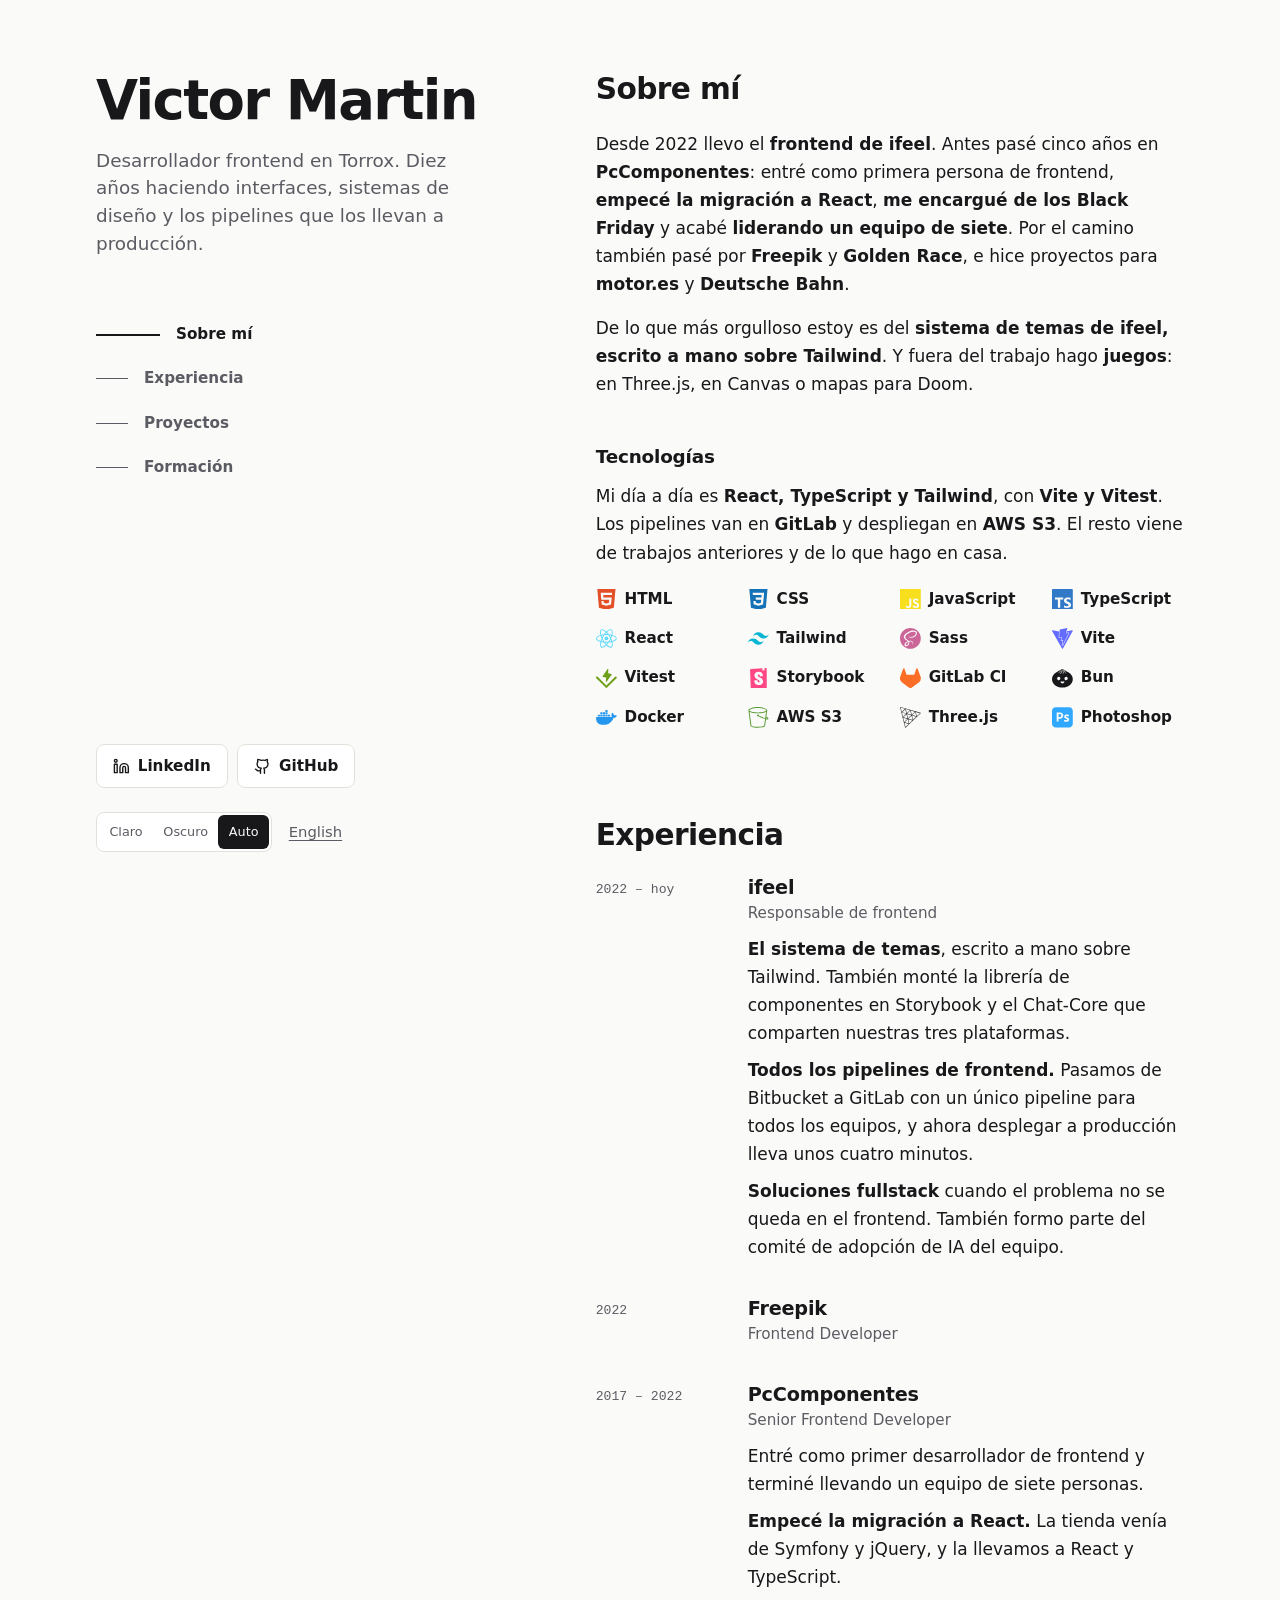
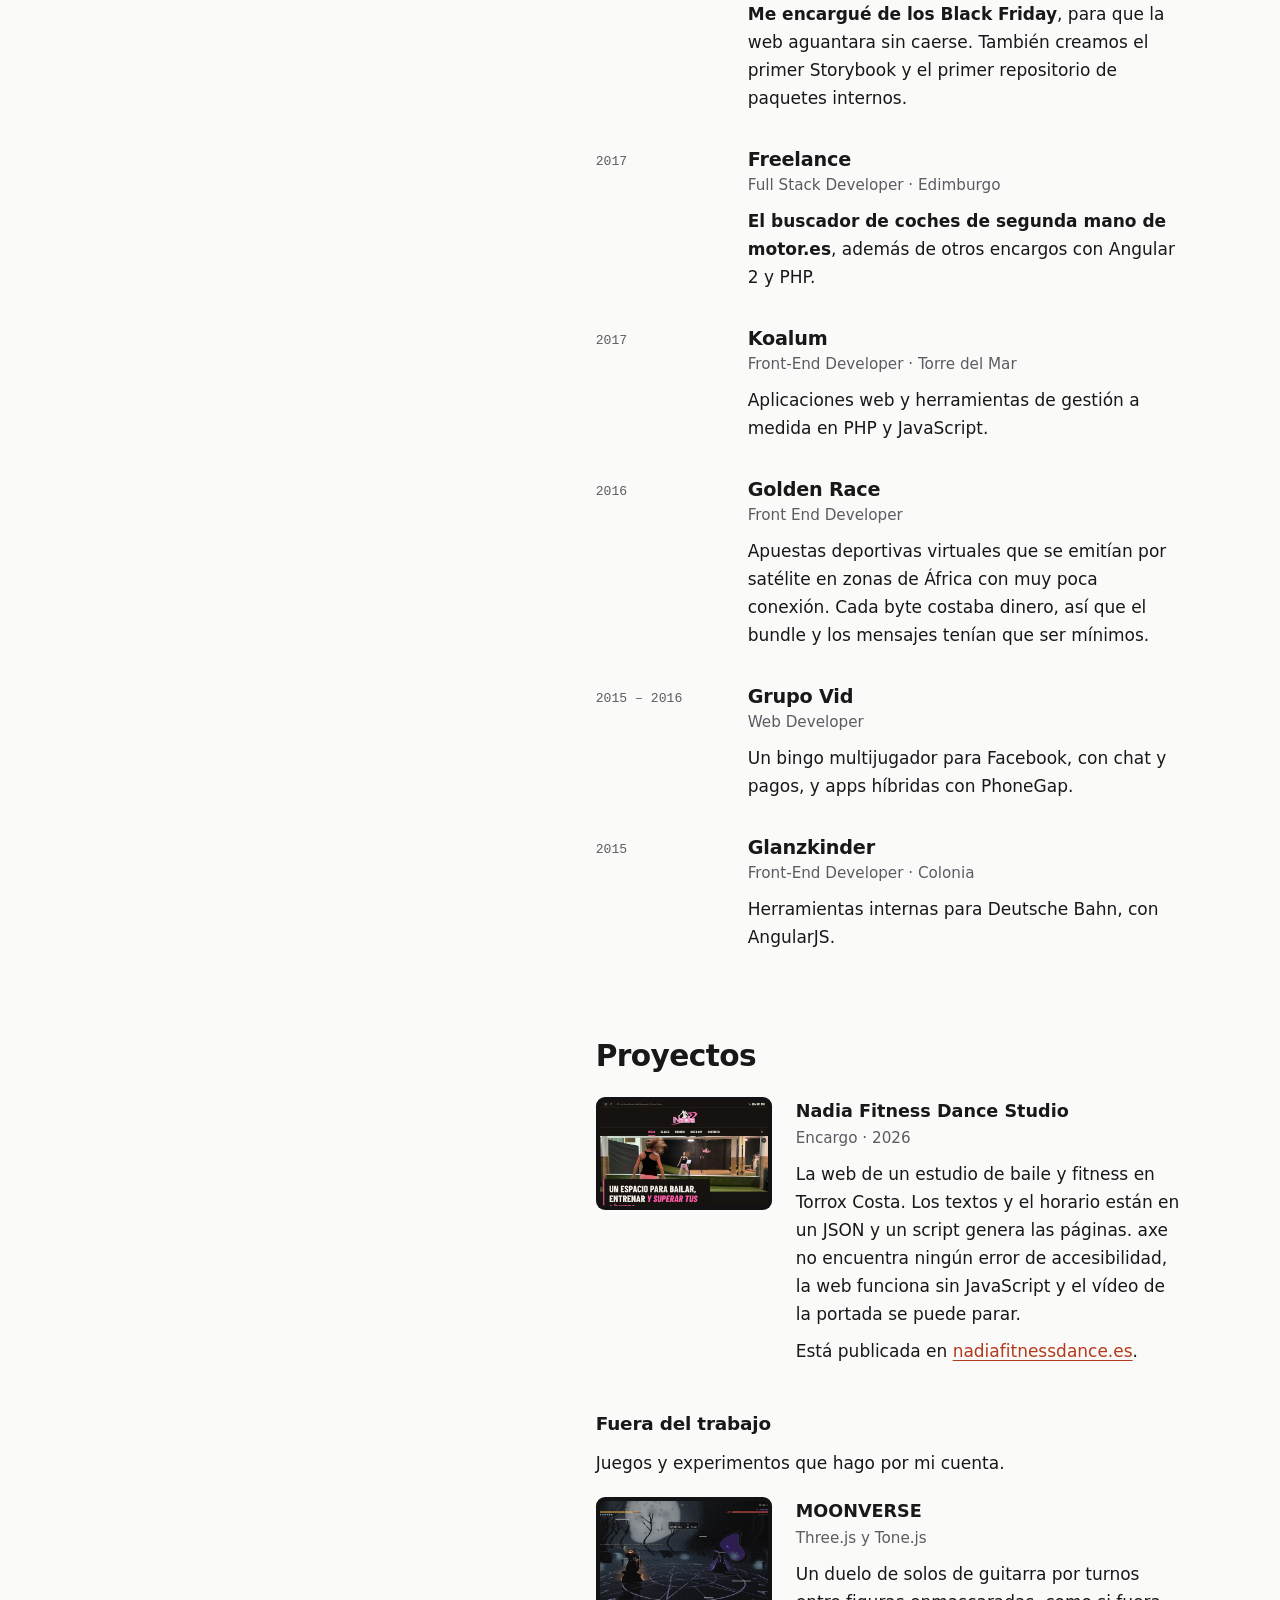
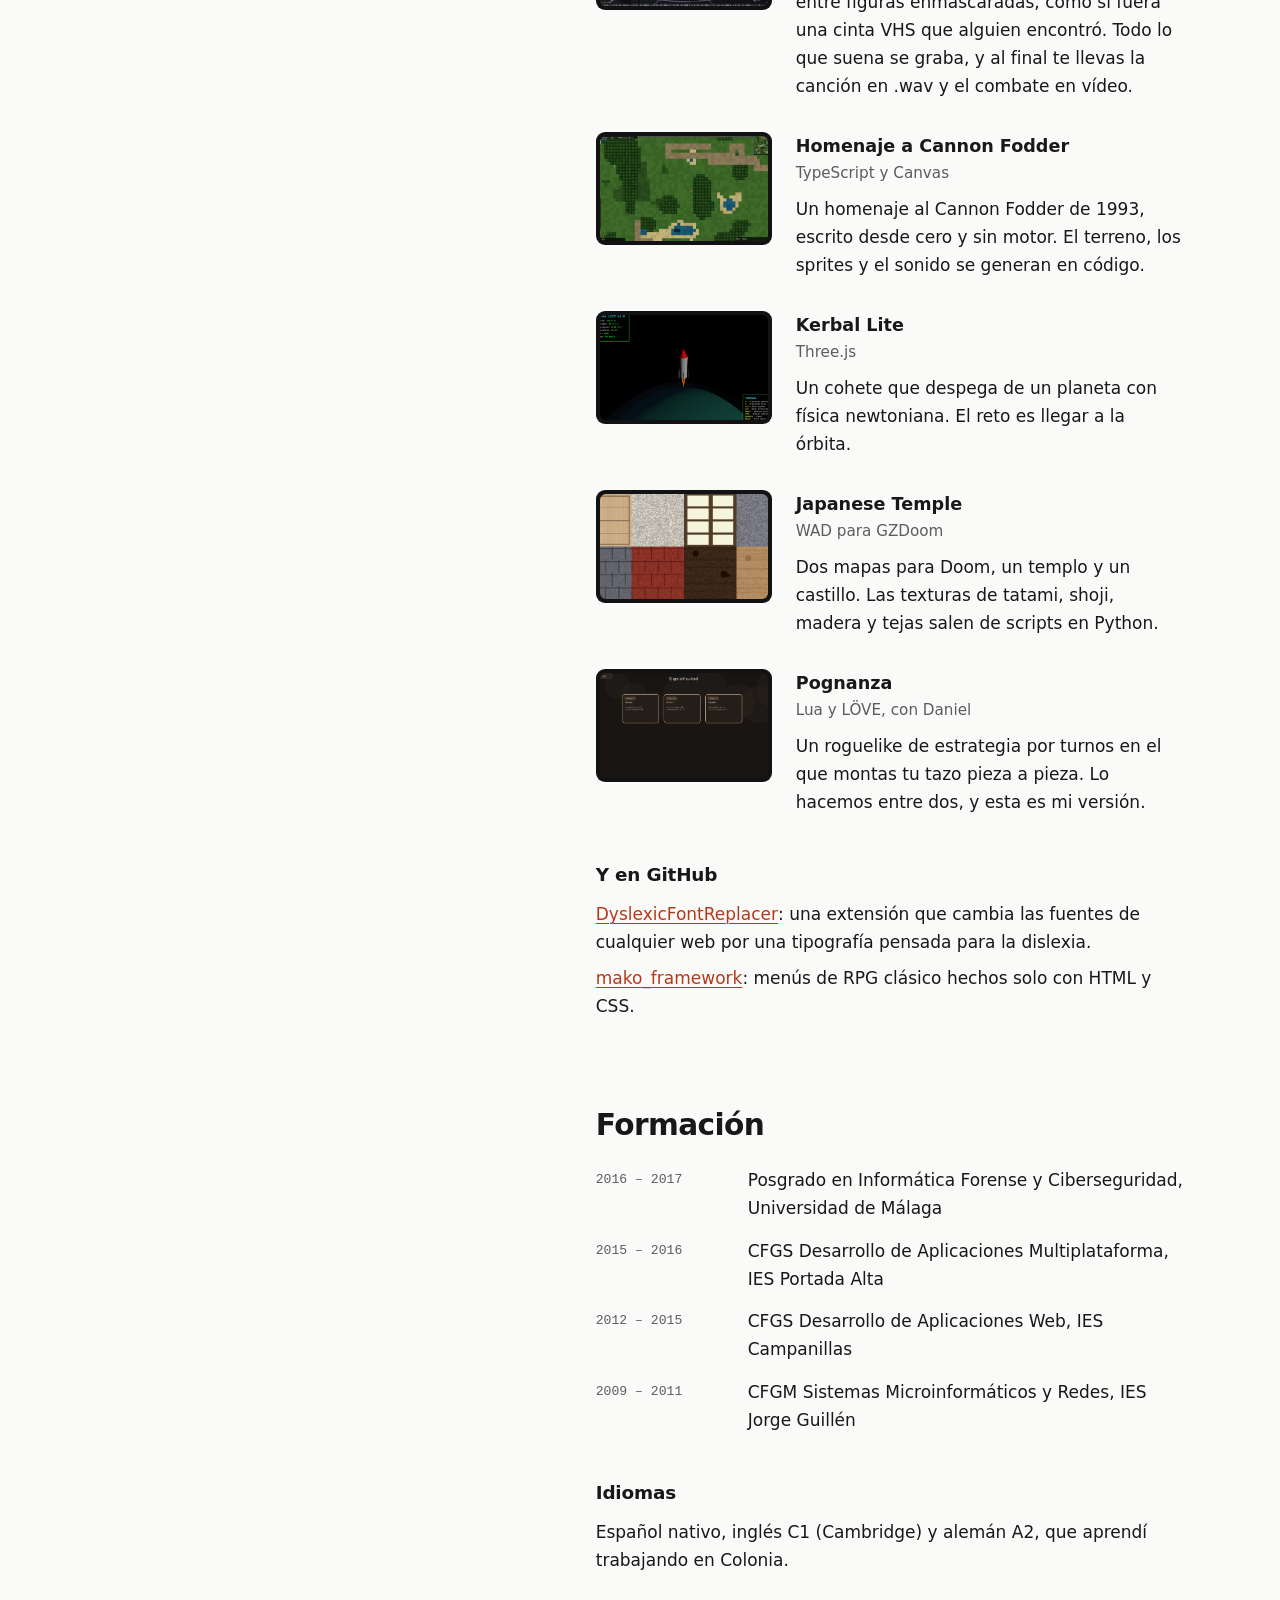
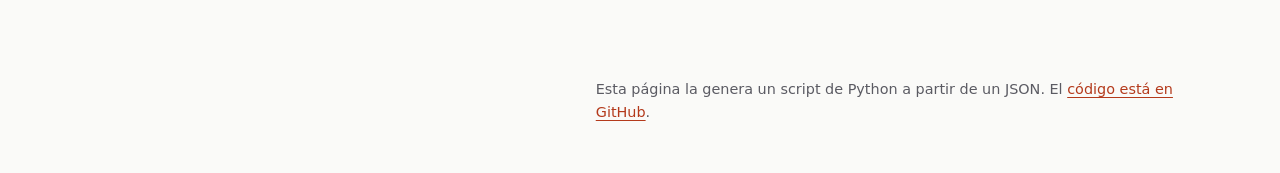
==== commit f3d59b8a: "Two-column layout: sticky identity column with section tracker Left: name, one-line lead, a table of" ====
--- a/index.html
+++ b/index.html
@@ -16,69 +16,55 @@
 <meta name="twitter:card" content="summary_large_image">
 <link rel="icon" href="assets/img/favicon.svg" type="image/svg+xml">
 <script>try{var t=localStorage.getItem("theme");if(t==="dark"||t==="light")document.documentElement.dataset.theme=t}catch(_){}</script>
-<link rel="stylesheet" href="assets/css/site.css?v=6">
-<script src="assets/js/site.js?v=3" defer></script>
+<link rel="stylesheet" href="assets/css/site.css?v=7">
+<script src="assets/js/site.js?v=4" defer></script>
 </head>
 <body>
 <a class="skip" href="#main">Saltar al contenido</a>
-<header class="bar"><div class="wrap bar-in">
-<a class="me" href="./">Victor Martin<span class="surname"> Rodriguez</span></a>
-<nav aria-label="Secciones"><ul class="nav"><li><a href="./#trabajo">Experiencia</a></li><li><a href="./#proyectos">Proyectos</a></li><li><a href="./#formacion">Formación</a></li></ul></nav>
-<div class="bar-tools">
-<div class="seg" role="group" aria-label="Tema" hidden><button type="button" data-theme-set="light" aria-pressed="false">Claro</button><button type="button" data-theme-set="dark" aria-pressed="false">Oscuro</button><button type="button" data-theme-set="auto" aria-pressed="false">Auto</button></div>
-<a class="lang" href="en/" hreflang="en" lang="en">English</a>
-</div>
-</div></header>
+<div class="layout">
+<header class="side">
+<div class="tools"><div class="seg" role="group" aria-label="Tema" hidden><button type="button" data-theme-set="light" aria-pressed="false">Claro</button><button type="button" data-theme-set="dark" aria-pressed="false">Oscuro</button><button type="button" data-theme-set="auto" aria-pressed="false">Auto</button></div><a class="lang" href="en/" hreflang="en" lang="en">English</a></div>
+<h1 id="t-intro"><a href="./">Victor Martin</a></h1>
+<p class="lead">Desarrollador frontend en Torrox. Diez años haciendo interfaces, sistemas de diseño y los pipelines que los llevan a producción.</p>
+<nav aria-label="Secciones"><ul class="toc"><li><a href="./#sobre-mi">Sobre mí</a></li><li><a href="./#experiencia">Experiencia</a></li><li><a href="./#proyectos">Proyectos</a></li><li><a href="./#formacion">Formación</a></li></ul></nav>
+<p class="social"><a class="btn" href="https://www.linkedin.com/in/victor-martin-rodriguez/" target="_blank" rel="noopener"><svg class="i" viewBox="0 0 24 24" fill="none" stroke="currentColor" stroke-width="2" stroke-linecap="round" stroke-linejoin="round" aria-hidden="true" focusable="false"><path d="M16 8a6 6 0 0 1 6 6v7h-4v-7a2 2 0 0 0-4 0v7h-4v-7a6 6 0 0 1 6-6z"/><rect x="2" y="9" width="4" height="12"/><circle cx="4" cy="4" r="2"/></svg>LinkedIn<span class="sr-only"> (se abre en otra pestaña)</span></a><a class="btn" href="https://github.com/negimaru" target="_blank" rel="noopener"><svg class="i" viewBox="0 0 24 24" fill="none" stroke="currentColor" stroke-width="2" stroke-linecap="round" stroke-linejoin="round" aria-hidden="true" focusable="false"><path d="M15 22v-4a4.8 4.8 0 0 0-1-3.5c3 0 6-2 6-5.5.1-1.3-.3-2.5-1-3.5.3-1.2.3-2.4 0-3.5 0 0-1 0-3 1.5a10.4 10.4 0 0 0-5.5 0C6.5 2 5.5 2 5.5 2c-.3 1.1-.3 2.3 0 3.5A5.4 5.4 0 0 0 4.5 9c0 3.5 3 5.5 6 5.5-.4.5-.8 1-1 1.6-.2.6-.3 1.2-.2 1.9v4"/><path d="M9 18c-4.5 2-5-2-7-2"/></svg>GitHub<span class="sr-only"> (se abre en otra pestaña)</span></a></p>
+</header>
 <main id="main">
-<section class="wrap hero" aria-labelledby="t-intro">
-<div class="hero-main">
-<h1 id="t-intro">Victor Martin</h1>
-<p class="lead">Desarrollador frontend en Torrox. Diez años haciendo interfaces, sistemas de diseño y los pipelines que los llevan a producción.</p>
-<div class="hero-text"><p>Desde 2022 llevo el <strong>frontend de ifeel</strong>. Antes pasé cinco años en <strong>PcComponentes</strong>: entré como primera persona de frontend, <strong>empecé la migración a React</strong>, <strong>me encargué de los Black Friday</strong> y acabé <strong>liderando un equipo de siete</strong>. Por el camino también pasé por <strong>Freepik</strong> y <strong>Golden Race</strong>, e hice proyectos para <strong>motor.es</strong> y <strong>Deutsche Bahn</strong>.</p><p>De lo que más orgulloso estoy es del <strong>sistema de temas de ifeel, escrito a mano sobre Tailwind</strong>. Y fuera del trabajo hago <strong>juegos</strong>: en Three.js, en Canvas o mapas para Doom.</p></div>
-<p class="social"><a class="btn" href="https://www.linkedin.com/in/victor-martin-rodriguez/" target="_blank" rel="noopener"><svg class="i" viewBox="0 0 24 24" fill="none" stroke="currentColor" stroke-width="2" stroke-linecap="round" stroke-linejoin="round" aria-hidden="true" focusable="false"><path d="M16 8a6 6 0 0 1 6 6v7h-4v-7a2 2 0 0 0-4 0v7h-4v-7a6 6 0 0 1 6-6z"/><rect x="2" y="9" width="4" height="12"/><circle cx="4" cy="4" r="2"/></svg>LinkedIn<span class="sr-only"> (se abre en otra pestaña)</span></a><a class="btn" href="https://github.com/negimaru" target="_blank" rel="noopener"><svg class="i" viewBox="0 0 24 24" fill="none" stroke="currentColor" stroke-width="2" stroke-linecap="round" stroke-linejoin="round" aria-hidden="true" focusable="false"><path d="M15 22v-4a4.8 4.8 0 0 0-1-3.5c3 0 6-2 6-5.5.1-1.3-.3-2.5-1-3.5.3-1.2.3-2.4 0-3.5 0 0-1 0-3 1.5a10.4 10.4 0 0 0-5.5 0C6.5 2 5.5 2 5.5 2c-.3 1.1-.3 2.3 0 3.5A5.4 5.4 0 0 0 4.5 9c0 3.5 3 5.5 6 5.5-.4.5-.8 1-1 1.6-.2.6-.3 1.2-.2 1.9v4"/><path d="M9 18c-4.5 2-5-2-7-2"/></svg>GitHub<span class="sr-only"> (se abre en otra pestaña)</span></a></p>
-</div>
+<section id="sobre-mi" class="sec" aria-labelledby="t-about">
+<h2 id="t-about">Sobre mí</h2>
 
-</section>
-
-<section class="wrap sec" aria-labelledby="t-tech">
-<h2 id="t-tech">Tecnologías</h2>
-<p class="sec-intro">Mi día a día es <strong>React, TypeScript y Tailwind</strong>, con <strong>Vite y Vitest</strong>. Los pipelines van en <strong>GitLab</strong> y despliegan en <strong>AWS S3</strong>. El resto viene de trabajos anteriores y de lo que hago en casa.</p>
+<div class="story"><p>Desde 2022 llevo el <strong>frontend de ifeel</strong>. Antes pasé cinco años en <strong>PcComponentes</strong>: entré como primera persona de frontend, <strong>empecé la migración a React</strong>, <strong>me encargué de los Black Friday</strong> y acabé <strong>liderando un equipo de siete</strong>. Por el camino también pasé por <strong>Freepik</strong> y <strong>Golden Race</strong>, e hice proyectos para <strong>motor.es</strong> y <strong>Deutsche Bahn</strong>.</p><p>De lo que más orgulloso estoy es del <strong>sistema de temas de ifeel, escrito a mano sobre Tailwind</strong>. Y fuera del trabajo hago <strong>juegos</strong>: en Three.js, en Canvas o mapas para Doom.</p></div>
+<h3 class="sub">Tecnologías</h3>
+<p>Mi día a día es <strong>React, TypeScript y Tailwind</strong>, con <strong>Vite y Vitest</strong>. Los pipelines van en <strong>GitLab</strong> y despliegan en <strong>AWS S3</strong>. El resto viene de trabajos anteriores y de lo que hago en casa.</p>
 <ul class="techs"><li class="tech"><svg viewBox="0 0 24 24" aria-hidden="true" focusable="false"><path fill="#E34F26" d="M1.5 0h21l-1.91 21.563L11.977 24l-8.564-2.438L1.5 0zm7.031 9.75l-.232-2.718 10.059.003.23-2.622L5.412 4.41l.698 8.01h9.126l-.326 3.426-2.91.804-2.955-.81-.188-2.11H6.248l.33 4.171L12 19.351l5.379-1.443.744-8.157H8.531z"/></svg><span>HTML</span></li><li class="tech"><svg viewBox="0 0 24 24" aria-hidden="true" focusable="false"><path fill="#1572B6" d="M1.5 0h21l-1.91 21.563L11.977 24l-8.565-2.438L1.5 0zm17.09 4.413L5.41 4.41l.213 2.622 10.125.002-.255 2.716h-6.64l.24 2.573h6.182l-.366 3.523-2.91.804-2.956-.81-.188-2.11h-2.61l.29 3.855L12 19.288l5.373-1.53L18.59 4.414z"/></svg><span>CSS</span></li><li class="tech"><svg viewBox="0 0 24 24" aria-hidden="true" focusable="false"><path fill="#F7DF1E" d="M0 0h24v24H0V0zm22.034 18.276c-.175-1.095-.888-2.015-3.003-2.873-.736-.345-1.554-.585-1.797-1.14-.091-.33-.105-.51-.046-.705.15-.646.915-.84 1.515-.66.39.12.75.42.976.9 1.034-.676 1.034-.676 1.755-1.125-.27-.42-.404-.601-.586-.78-.63-.705-1.469-1.065-2.834-1.034l-.705.089c-.676.165-1.32.525-1.71 1.005-1.14 1.291-.811 3.541.569 4.471 1.365 1.02 3.361 1.244 3.616 2.205.24 1.17-.87 1.545-1.966 1.41-.811-.18-1.26-.586-1.755-1.336l-1.83 1.051c.21.48.45.689.81 1.109 1.74 1.756 6.09 1.666 6.871-1.004.029-.09.24-.705.074-1.65l.046.067zm-8.983-7.245h-2.248c0 1.938-.009 3.864-.009 5.805 0 1.232.063 2.363-.138 2.711-.33.689-1.18.601-1.566.48-.396-.196-.597-.466-.83-.855-.063-.105-.11-.196-.127-.196l-1.825 1.125c.305.63.75 1.172 1.324 1.517.855.51 2.004.675 3.207.405.783-.226 1.458-.691 1.811-1.411.51-.93.402-2.07.397-3.346.012-2.054 0-4.109 0-6.179l.004-.056z"/></svg><span>JavaScript</span></li><li class="tech"><svg viewBox="0 0 24 24" aria-hidden="true" focusable="false"><path fill="#3178C6" d="M1.125 0C.502 0 0 .502 0 1.125v21.75C0 23.498.502 24 1.125 24h21.75c.623 0 1.125-.502 1.125-1.125V1.125C24 .502 23.498 0 22.875 0zm17.363 9.75c.612 0 1.154.037 1.627.111a6.38 6.38 0 0 1 1.306.34v2.458a3.95 3.95 0 0 0-.643-.361 5.093 5.093 0 0 0-.717-.26 5.453 5.453 0 0 0-1.426-.2c-.3 0-.573.028-.819.086a2.1 2.1 0 0 0-.623.242c-.17.104-.3.229-.393.374a.888.888 0 0 0-.14.49c0 .196.053.373.156.529.104.156.252.304.443.444s.423.276.696.41c.273.135.582.274.926.416.47.197.892.407 1.266.628.374.222.695.473.963.753.268.279.472.598.614.957.142.359.214.776.214 1.253 0 .657-.125 1.21-.373 1.656a3.033 3.033 0 0 1-1.012 1.085 4.38 4.38 0 0 1-1.487.596c-.566.12-1.163.18-1.79.18a9.916 9.916 0 0 1-1.84-.164 5.544 5.544 0 0 1-1.512-.493v-2.63a5.033 5.033 0 0 0 3.237 1.2c.333 0 .624-.03.872-.09.249-.06.456-.144.623-.25.166-.108.29-.234.373-.38a1.023 1.023 0 0 0-.074-1.089 2.12 2.12 0 0 0-.537-.5 5.597 5.597 0 0 0-.807-.444 27.72 27.72 0 0 0-1.007-.436c-.918-.383-1.602-.852-2.053-1.405-.45-.553-.676-1.222-.676-2.005 0-.614.123-1.141.369-1.582.246-.441.58-.804 1.004-1.089a4.494 4.494 0 0 1 1.47-.629 7.536 7.536 0 0 1 1.77-.201zm-15.113.188h9.563v2.166H9.506v9.646H6.789v-9.646H3.375z"/></svg><span>TypeScript</span></li><li class="tech"><svg viewBox="0 0 24 24" aria-hidden="true" focusable="false"><path fill="#61DAFB" d="M14.23 12.004a2.236 2.236 0 0 1-2.235 2.236 2.236 2.236 0 0 1-2.236-2.236 2.236 2.236 0 0 1 2.235-2.236 2.236 2.236 0 0 1 2.236 2.236zm2.648-10.69c-1.346 0-3.107.96-4.888 2.622-1.78-1.653-3.542-2.602-4.887-2.602-.41 0-.783.093-1.106.278-1.375.793-1.683 3.264-.973 6.365C1.98 8.917 0 10.42 0 12.004c0 1.59 1.99 3.097 5.043 4.03-.704 3.113-.39 5.588.988 6.38.32.187.69.275 1.102.275 1.345 0 3.107-.96 4.888-2.624 1.78 1.654 3.542 2.603 4.887 2.603.41 0 .783-.09 1.106-.275 1.374-.792 1.683-3.263.973-6.365C22.02 15.096 24 13.59 24 12.004c0-1.59-1.99-3.097-5.043-4.032.704-3.11.39-5.587-.988-6.38-.318-.184-.688-.277-1.092-.278zm-.005 1.09v.006c.225 0 .406.044.558.127.666.382.955 1.835.73 3.704-.054.46-.142.945-.25 1.44-.96-.236-2.006-.417-3.107-.534-.66-.905-1.345-1.727-2.035-2.447 1.592-1.48 3.087-2.292 4.105-2.295zm-9.77.02c1.012 0 2.514.808 4.11 2.28-.686.72-1.37 1.537-2.02 2.442-1.107.117-2.154.298-3.113.538-.112-.49-.195-.964-.254-1.42-.23-1.868.054-3.32.714-3.707.19-.09.4-.127.563-.132zm4.882 3.05c.455.468.91.992 1.36 1.564-.44-.02-.89-.034-1.345-.034-.46 0-.915.01-1.36.034.44-.572.895-1.096 1.345-1.565zM12 8.1c.74 0 1.477.034 2.202.093.406.582.802 1.203 1.183 1.86.372.64.71 1.29 1.018 1.946-.308.655-.646 1.31-1.013 1.95-.38.66-.773 1.288-1.18 1.87-.728.063-1.466.098-2.21.098-.74 0-1.477-.035-2.202-.093-.406-.582-.802-1.204-1.183-1.86-.372-.64-.71-1.29-1.018-1.946.303-.657.646-1.313 1.013-1.954.38-.66.773-1.286 1.18-1.868.728-.064 1.466-.098 2.21-.098zm-3.635.254c-.24.377-.48.763-.704 1.16-.225.39-.435.782-.635 1.174-.265-.656-.49-1.31-.676-1.947.64-.15 1.315-.283 2.015-.386zm7.26 0c.695.103 1.365.23 2.006.387-.18.632-.405 1.282-.66 1.933-.2-.39-.41-.783-.64-1.174-.225-.392-.465-.774-.705-1.146zm3.063.675c.484.15.944.317 1.375.498 1.732.74 2.852 1.708 2.852 2.476-.005.768-1.125 1.74-2.857 2.475-.42.18-.88.342-1.355.493-.28-.958-.646-1.956-1.1-2.98.45-1.017.81-2.01 1.085-2.964zm-13.395.004c.278.96.645 1.957 1.1 2.98-.45 1.017-.812 2.01-1.086 2.964-.484-.15-.944-.318-1.37-.5-1.732-.737-2.852-1.706-2.852-2.474 0-.768 1.12-1.742 2.852-2.476.42-.18.88-.342 1.356-.494zm11.678 4.28c.265.657.49 1.312.676 1.948-.64.157-1.316.29-2.016.39.24-.375.48-.762.705-1.158.225-.39.435-.788.636-1.18zm-9.945.02c.2.392.41.783.64 1.175.23.39.465.772.705 1.143-.695-.102-1.365-.23-2.006-.386.18-.63.406-1.282.66-1.933zM17.92 16.32c.112.493.2.968.254 1.423.23 1.868-.054 3.32-.714 3.708-.147.09-.338.128-.563.128-1.012 0-2.514-.807-4.11-2.28.686-.72 1.37-1.536 2.02-2.44 1.107-.118 2.154-.3 3.113-.54zm-11.83.01c.96.234 2.006.415 3.107.532.66.905 1.345 1.727 2.035 2.446-1.595 1.483-3.092 2.295-4.11 2.295-.22-.005-.406-.05-.553-.132-.666-.38-.955-1.834-.73-3.703.054-.46.142-.944.25-1.438zm4.56.64c.44.02.89.034 1.345.034.46 0 .915-.01 1.36-.034-.44.572-.895 1.095-1.345 1.565-.455-.47-.91-.993-1.36-1.565z"/></svg><span>React</span></li><li class="tech"><svg viewBox="0 0 24 24" aria-hidden="true" focusable="false"><path fill="#06B6D4" d="M12.001,4.8c-3.2,0-5.2,1.6-6,4.8c1.2-1.6,2.6-2.2,4.2-1.8c0.913,0.228,1.565,0.89,2.288,1.624 C13.666,10.618,15.027,12,18.001,12c3.2,0,5.2-1.6,6-4.8c-1.2,1.6-2.6,2.2-4.2,1.8c-0.913-0.228-1.565-0.89-2.288-1.624 C16.337,6.182,14.976,4.8,12.001,4.8z M6.001,12c-3.2,0-5.2,1.6-6,4.8c1.2-1.6,2.6-2.2,4.2-1.8c0.913,0.228,1.565,0.89,2.288,1.624 c1.177,1.194,2.538,2.576,5.512,2.576c3.2,0,5.2-1.6,6-4.8c-1.2,1.6-2.6,2.2-4.2,1.8c-0.913-0.228-1.565-0.89-2.288-1.624 C10.337,13.382,8.976,12,6.001,12z"/></svg><span>Tailwind</span></li><li class="tech"><svg viewBox="0 0 24 24" aria-hidden="true" focusable="false"><path fill="#CC6699" d="M12 0c6.627 0 12 5.373 12 12s-5.373 12-12 12S0 18.627 0 12 5.373 0 12 0zM9.615 15.998c.175.645.156 1.248-.024 1.792l-.065.18c-.024.061-.052.12-.078.176-.14.29-.326.56-.555.81-.698.759-1.672 1.047-2.09.805-.45-.262-.226-1.335.584-2.19.871-.918 2.12-1.509 2.12-1.509v-.003l.108-.061zm9.911-10.861c-.542-2.133-4.077-2.834-7.422-1.645-1.989.707-4.144 1.818-5.693 3.267C4.568 8.48 4.275 9.98 4.396 10.607c.427 2.211 3.457 3.657 4.703 4.73v.006c-.367.18-3.056 1.529-3.686 2.925-.675 1.47.105 2.521.615 2.655 1.575.436 3.195-.36 4.065-1.649.84-1.261.766-2.881.404-3.676.496-.135 1.08-.195 1.83-.104 2.101.24 2.521 1.56 2.43 2.1-.09.539-.523.854-.674.944-.15.091-.195.12-.181.181.015.09.091.09.21.075.165-.03 1.096-.45 1.141-1.471.045-1.29-1.186-2.729-3.375-2.7-.9.016-1.471.091-1.875.256-.03-.045-.061-.075-.105-.105-1.35-1.455-3.855-2.475-3.75-4.41.03-.705.285-2.564 4.8-4.814 3.705-1.846 6.661-1.335 7.171-.21.733 1.604-1.576 4.59-5.431 5.024-1.47.165-2.235-.404-2.431-.615-.209-.225-.239-.24-.314-.194-.12.06-.045.255 0 .375.12.3.585.825 1.396 1.095.704.225 2.43.359 4.5-.45 2.324-.899 4.139-3.405 3.614-5.505l.073.067z"/></svg><span>Sass</span></li><li class="tech"><svg viewBox="0 0 24 24" aria-hidden="true" focusable="false"><path fill="#646CFF" d="m8.286 10.578.512-8.657a.306.306 0 0 1 .247-.282L17.377.006a.306.306 0 0 1 .353.385l-1.558 5.403a.306.306 0 0 0 .352.385l2.388-.46a.306.306 0 0 1 .332.438l-6.79 13.55-.123.19a.294.294 0 0 1-.252.14c-.177 0-.35-.152-.305-.369l1.095-5.301a.306.306 0 0 0-.388-.355l-1.433.435a.306.306 0 0 1-.389-.354l.69-3.375a.306.306 0 0 0-.37-.36l-2.32.536a.306.306 0 0 1-.374-.316zm14.976-7.926L17.284 3.74l-.544 1.887 2.077-.4a.8.8 0 0 1 .84.369.8.8 0 0 1 .034.783L12.9 19.93l-.013.025-.015.023-.122.19a.801.801 0 0 1-.672.37.826.826 0 0 1-.634-.302.8.8 0 0 1-.16-.67l1.029-4.981-1.12.34a.81.81 0 0 1-.86-.262.802.802 0 0 1-.165-.67l.63-3.08-2.027.468a.808.808 0 0 1-.768-.233.81.81 0 0 1-.217-.6l.389-6.57-7.44-1.33a.612.612 0 0 0-.64.906L11.58 23.691a.612.612 0 0 0 1.066-.004l11.26-20.135a.612.612 0 0 0-.644-.9z"/></svg><span>Vite</span></li><li class="tech"><svg viewBox="0 0 24 24" aria-hidden="true" focusable="false"><path fill="#6E9F18" d="M13.74024 1.05293a.49504.49504 0 0 0-.1569.02512.49338.49338 0 0 0-.25056.1876L7.59513 9.56159a.4895.4895 0 0 0-.08373.22327.48846.48846 0 0 0 .03163.23629.4893.4893 0 0 0 .13985.19319.4927.4927 0 0 0 .2149.10481l3.70685.78609-.22947 4.58007a.48834.48834 0 0 0 .08466.30017.49205.49205 0 0 0 .24931.18854c.10157.03398.21174.03444.3135.00064a.49387.49387 0 0 0 .25056-.18761l5.73735-8.29594a.4884.4884 0 0 0 .08404-.22327c.009-.08015-.0016-.16137-.03163-.23629a.48835.48835 0 0 0-.13985-.19319.49318.49318 0 0 0-.2149-.1048l-3.70686-.7861.22947-4.58008a.48802.48802 0 0 0-.08466-.30017.4913.4913 0 0 0-.24931-.18853.49439.49439 0 0 0-.1566-.02574zM1.15697 9.78795c-.30647.0012-.60009.12378-.81679.34048a1.16107 1.16107 0 0 0-.34017.81648 1.162 1.162 0 0 0 .33366.81957l10.84241 10.8421a1.15762 1.15762 0 0 0 .37677.25211 1.1583 1.1583 0 0 0 .44467.08838c.00084 0 .0016-.00031.0025-.00031.00073 0 .0014.00031.0022.00031a1.15827 1.15827 0 0 0 .44467-.08838 1.15731 1.15731 0 0 0 .37677-.2521l10.84236-10.8421a1.16272 1.16272 0 0 0 .33397-.81958c-.0013-.30647-.12376-.59976-.34048-.81648a1.1616 1.1616 0 0 0-.81679-.34048 1.16114 1.16114 0 0 0-.81926.33366l-5.4012 5.4009c-.0078.0074-.01718.01255-.02482.02015L12 20.14011l-4.59776-4.59745c-.0074-.0074-.01659-.01238-.02419-.01954l-5.4015-5.40151a1.162 1.162 0 0 0-.81958-.33366Z"/></svg><span>Vitest</span></li><li class="tech"><svg viewBox="0 0 24 24" aria-hidden="true" focusable="false"><path fill="#FF4785" d="M16.71.243l-.12 2.71a.18.18 0 00.29.15l1.06-.8.9.7a.18.18 0 00.28-.14l-.1-2.76 1.33-.1a1.2 1.2 0 011.279 1.2v21.596a1.2 1.2 0 01-1.26 1.2l-16.096-.72a1.2 1.2 0 01-1.15-1.16l-.75-19.797a1.2 1.2 0 011.13-1.27L16.7.222zM13.64 9.3c0 .47 3.16.24 3.59-.08 0-3.2-1.72-4.89-4.859-4.89-3.15 0-4.899 1.72-4.899 4.29 0 4.45 5.999 4.53 5.999 6.959 0 .7-.32 1.1-1.05 1.1-.96 0-1.35-.49-1.3-2.16 0-.36-3.649-.48-3.769 0-.27 4.03 2.23 5.2 5.099 5.2 2.79 0 4.969-1.49 4.969-4.18 0-4.77-6.099-4.64-6.099-6.999 0-.97.72-1.1 1.13-1.1.45 0 1.25.07 1.19 1.87z"/></svg><span>Storybook</span></li><li class="tech"><svg viewBox="0 0 24 24" aria-hidden="true" focusable="false"><path fill="#FC6D26" d="m23.6004 9.5927-.0337-.0862L20.3.9814a.851.851 0 0 0-.3362-.405.8748.8748 0 0 0-.9997.0539.8748.8748 0 0 0-.29.4399l-2.2055 6.748H7.5375l-2.2057-6.748a.8573.8573 0 0 0-.29-.4412.8748.8748 0 0 0-.9997-.0537.8585.8585 0 0 0-.3362.4049L.4332 9.5015l-.0325.0862a6.0657 6.0657 0 0 0 2.0119 7.0105l.0113.0087.03.0213 4.976 3.7264 2.462 1.8633 1.4995 1.1321a1.0085 1.0085 0 0 0 1.2197 0l1.4995-1.1321 2.4619-1.8633 5.006-3.7489.0125-.01a6.0682 6.0682 0 0 0 2.0094-7.003z"/></svg><span>GitLab CI</span></li><li class="tech"><svg viewBox="0 0 24 24" aria-hidden="true" focusable="false"><path fill="currentColor" d="M12 22.596c6.628 0 12-4.338 12-9.688 0-3.318-2.057-6.248-5.219-7.986-1.286-.715-2.297-1.357-3.139-1.89C14.058 2.025 13.08 1.404 12 1.404c-1.097 0-2.334.785-3.966 1.821a49.92 49.92 0 0 1-2.816 1.697C2.057 6.66 0 9.59 0 12.908c0 5.35 5.372 9.687 12 9.687v.001ZM10.599 4.715c.334-.759.503-1.58.498-2.409 0-.145.202-.187.23-.029.658 2.783-.902 4.162-2.057 4.624-.124.048-.199-.121-.103-.209a5.763 5.763 0 0 0 1.432-1.977Zm2.058-.102a5.82 5.82 0 0 0-.782-2.306v-.016c-.069-.123.086-.263.185-.172 1.962 2.111 1.307 4.067.556 5.051-.082.103-.23-.003-.189-.126a5.85 5.85 0 0 0 .23-2.431Zm1.776-.561a5.727 5.727 0 0 0-1.612-1.806v-.014c-.112-.085-.024-.274.114-.218 2.595 1.087 2.774 3.18 2.459 4.407a.116.116 0 0 1-.049.071.11.11 0 0 1-.153-.026.122.122 0 0 1-.022-.083 5.891 5.891 0 0 0-.737-2.331Zm-5.087.561c-.617.546-1.282.76-2.063 1-.117 0-.195-.078-.156-.181 1.752-.909 2.376-1.649 2.999-2.778 0 0 .155-.118.188.085 0 .304-.349 1.329-.968 1.874Zm4.945 11.237a2.957 2.957 0 0 1-.937 1.553c-.346.346-.8.565-1.286.62a2.178 2.178 0 0 1-1.327-.62 2.955 2.955 0 0 1-.925-1.553.244.244 0 0 1 .064-.198.234.234 0 0 1 .193-.069h3.965a.226.226 0 0 1 .19.07c.05.053.073.125.063.197Zm-5.458-2.176a1.862 1.862 0 0 1-2.384-.245 1.98 1.98 0 0 1-.233-2.447c.207-.319.503-.566.848-.713a1.84 1.84 0 0 1 1.092-.11c.366.075.703.261.967.531a1.98 1.98 0 0 1 .408 2.114 1.931 1.931 0 0 1-.698.869v.001Zm8.495.005a1.86 1.86 0 0 1-2.381-.253 1.964 1.964 0 0 1-.547-1.366c0-.384.11-.76.32-1.079.207-.319.503-.567.849-.713a1.844 1.844 0 0 1 1.093-.108c.367.076.704.262.968.534a1.98 1.98 0 0 1 .4 2.117 1.932 1.932 0 0 1-.702.868Z"/></svg><span>Bun</span></li><li class="tech"><svg viewBox="0 0 24 24" aria-hidden="true" focusable="false"><path fill="#2496ED" d="M13.983 11.078h2.119a.186.186 0 00.186-.185V9.006a.186.186 0 00-.186-.186h-2.119a.185.185 0 00-.185.185v1.888c0 .102.083.185.185.185m-2.954-5.43h2.118a.186.186 0 00.186-.186V3.574a.186.186 0 00-.186-.185h-2.118a.185.185 0 00-.185.185v1.888c0 .102.082.185.185.185m0 2.716h2.118a.187.187 0 00.186-.186V6.29a.186.186 0 00-.186-.185h-2.118a.185.185 0 00-.185.185v1.887c0 .102.082.185.185.186m-2.93 0h2.12a.186.186 0 00.184-.186V6.29a.185.185 0 00-.185-.185H8.1a.185.185 0 00-.185.185v1.887c0 .102.083.185.185.186m-2.964 0h2.119a.186.186 0 00.185-.186V6.29a.185.185 0 00-.185-.185H5.136a.186.186 0 00-.186.185v1.887c0 .102.084.185.186.186m5.893 2.715h2.118a.186.186 0 00.186-.185V9.006a.186.186 0 00-.186-.186h-2.118a.185.185 0 00-.185.185v1.888c0 .102.082.185.185.185m-2.93 0h2.12a.185.185 0 00.184-.185V9.006a.185.185 0 00-.184-.186h-2.12a.185.185 0 00-.184.185v1.888c0 .102.083.185.185.185m-2.964 0h2.119a.185.185 0 00.185-.185V9.006a.185.185 0 00-.184-.186h-2.12a.186.186 0 00-.186.186v1.887c0 .102.084.185.186.185m-2.92 0h2.12a.185.185 0 00.184-.185V9.006a.185.185 0 00-.184-.186h-2.12a.185.185 0 00-.184.185v1.888c0 .102.082.185.185.185M23.763 9.89c-.065-.051-.672-.51-1.954-.51-.338.001-.676.03-1.01.087-.248-1.7-1.653-2.53-1.716-2.566l-.344-.199-.226.327c-.284.438-.49.922-.612 1.43-.23.97-.09 1.882.403 2.661-.595.332-1.55.413-1.744.42H.751a.751.751 0 00-.75.748 11.376 11.376 0 00.692 4.062c.545 1.428 1.355 2.48 2.41 3.124 1.18.723 3.1 1.137 5.275 1.137.983.003 1.963-.086 2.93-.266a12.248 12.248 0 003.823-1.389c.98-.567 1.86-1.288 2.61-2.136 1.252-1.418 1.998-2.997 2.553-4.4h.221c1.372 0 2.215-.549 2.68-1.009.309-.293.55-.65.707-1.046l.098-.288Z"/></svg><span>Docker</span></li><li class="tech"><svg viewBox="0 0 24 24" aria-hidden="true" focusable="false"><path fill="#569A31" d="M20.913 13.147l.12-.895c.947.576 1.258.922 1.354 1.071-.16.031-.562.046-1.474-.176zm-2.174 7.988a.547.547 0 0 0-.005.073c0 .084-.207.405-1.124.768a10.28 10.28 0 0 1-1.438.432c-1.405.325-3.128.504-4.853.504-4.612 0-7.412-1.184-7.412-1.704a.547.547 0 0 0-.005-.073L1.81 5.602c.135.078.28.154.432.227.042.02.086.038.128.057.134.062.272.122.417.18l.179.069c.154.058.314.114.478.168.043.013.084.029.13.043.207.065.423.127.646.187l.176.044c.175.044.353.087.534.127a23.414 23.414 0 0 0 .843.17l.121.023c.252.045.508.085.768.122.071.011.144.02.216.03.2.027.4.053.604.077l.24.027c.245.026.49.05.74.07l.081.009c.275.022.552.04.83.056l.233.012c.21.01.422.018.633.025a33.088 33.088 0 0 0 2.795-.026l.232-.011c.278-.016.555-.034.83-.056l.08-.008c.25-.02.497-.045.742-.072l.238-.026c.205-.024.408-.05.609-.077.07-.01.141-.019.211-.03.261-.037.519-.078.772-.122l.111-.02c.215-.04.427-.082.634-.125l.212-.047c.186-.041.368-.085.546-.13l.166-.042c.225-.06.444-.122.654-.189.04-.012.077-.026.115-.038a10.6 10.6 0 0 0 .493-.173c.058-.021.114-.044.17-.066.15-.06.293-.12.43-.185.038-.017.079-.034.116-.052.153-.073.3-.15.436-.228l-.976 7.245c-2.488-.78-5.805-2.292-7.311-3a1.09 1.09 0 0 0-1.088-1.085c-.6 0-1.088.489-1.088 1.088 0 .6.488 1.089 1.088 1.089.196 0 .378-.056.537-.148 1.72.812 5.144 2.367 7.715 3.15zm-7.42-20.047c5.677 0 9.676 1.759 9.75 2.736l-.014.113c-.01.033-.031.067-.048.101-.015.028-.026.057-.047.087-.024.033-.058.068-.09.102-.028.03-.051.06-.084.09-.038.035-.087.07-.133.105-.04.03-.074.06-.119.091-.053.036-.116.071-.177.107-.05.03-.095.06-.15.09-.068.036-.147.073-.222.11-.059.028-.114.057-.177.085-.084.038-.177.074-.268.111-.068.027-.13.054-.203.082-.097.036-.205.072-.31.107-.075.026-.148.053-.228.079-.111.035-.233.069-.35.103-.085.024-.165.05-.253.073-.124.034-.258.065-.389.098-.093.022-.181.046-.278.068-.139.032-.287.061-.433.091-.098.02-.191.041-.293.06-.155.03-.32.057-.482.084-.1.018-.198.036-.302.052-.166.026-.342.048-.515.072-.11.014-.213.03-.325.044-.181.023-.372.041-.56.06-.11.012-.218.025-.332.036-.188.016-.386.029-.58.043-.122.009-.24.02-.364.028-.207.012-.422.02-.635.028-.12.005-.234.012-.354.016a35.605 35.605 0 0 1-2.069 0c-.12-.004-.234-.011-.352-.016-.214-.008-.43-.016-.637-.028-.122-.008-.238-.02-.36-.027-.195-.015-.394-.028-.584-.044-.11-.01-.215-.024-.324-.035-.19-.02-.384-.038-.568-.06l-.315-.044c-.176-.024-.355-.046-.525-.073-.1-.015-.192-.033-.29-.05-.167-.028-.335-.055-.494-.086-.096-.018-.183-.038-.276-.056-.151-.032-.305-.062-.45-.095-.09-.02-.173-.043-.26-.064-.138-.034-.277-.067-.407-.102-.082-.022-.157-.046-.235-.069a11.75 11.75 0 0 1-.368-.108c-.075-.024-.141-.049-.213-.073-.11-.037-.223-.075-.325-.113-.067-.025-.125-.051-.188-.077-.096-.038-.195-.076-.282-.115-.06-.027-.11-.054-.166-.08-.08-.039-.162-.077-.233-.116-.052-.028-.094-.055-.142-.084-.063-.038-.13-.075-.185-.113-.043-.029-.075-.058-.113-.086-.048-.037-.098-.073-.139-.11-.032-.029-.054-.057-.08-.087-.033-.035-.069-.07-.093-.104-.02-.03-.031-.058-.046-.086-.018-.035-.039-.068-.049-.102l-.015-.113c.076-.977 4.074-2.736 9.748-2.736zm12.182 12.124c-.118-.628-.84-1.291-2.31-2.128l.963-7.16a.531.531 0 0 0 .005-.073C22.16 1.581 16.447 0 11.32 0 6.194 0 .482 1.581.482 3.851a.58.58 0 0 0 .005.072L2.819 21.25c.071 2.002 5.236 2.75 8.5 2.75 1.805 0 3.615-.188 5.098-.531.598-.138 1.133-.3 1.592-.48 1.18-.467 1.789-1.053 1.813-1.739l.945-7.018c.557.131 1.016.197 1.389.197.54 0 .902-.137 1.134-.413a.956.956 0 0 0 .21-.804Z"/></svg><span>AWS S3</span></li><li class="tech"><svg viewBox="0 0 24 24" aria-hidden="true" focusable="false"><path fill="currentColor" d="M.38 0a.268.268 0 0 0-.256.332l2.894 11.716a.268.268 0 0 0 .01.04l2.89 11.708a.268.268 0 0 0 .447.128L23.802 7.15a.268.268 0 0 0-.112-.45l-5.784-1.667a.268.268 0 0 0-.123-.035L6.38 1.715a.268.268 0 0 0-.144-.04L.456.01A.268.268 0 0 0 .38 0zm.374.654L5.71 2.08 1.99 5.664zM6.61 2.34l4.864 1.4-3.65 3.515zm-.522.12l1.217 4.926-4.877-1.4zm6.28 1.538l4.878 1.404-3.662 3.53zm-.52.13l1.208 4.9-4.853-1.392zm6.3 1.534l4.947 1.424-3.715 3.574zm-.524.12l1.215 4.926-4.876-1.398zm-15.432.696l4.964 1.424-3.726 3.586zM8.047 8.15l4.877 1.4-3.66 3.527zm-.518.137l1.236 5.017-4.963-1.432zm6.274 1.535l4.965 1.425-3.73 3.586zm-.52.127l1.235 5.012-4.958-1.43zm-9.63 2.438l4.873 1.406-3.656 3.523zm5.854 1.687l4.863 1.403-3.648 3.51zm-.54.04l1.214 4.927-4.875-1.4zm-3.896 4.02l5.037 1.442-3.782 3.638z"/></svg><span>Three.js</span></li><li class="tech"><svg viewBox="0 0 24 24" aria-hidden="true" focusable="false"><path fill="#31A8FF" d="M9.85 8.42c-.37-.15-.77-.21-1.18-.2-.26 0-.49 0-.68.01-.2-.01-.34 0-.41.01v3.36c.14.01.27.02.39.02h.53c.39 0 .78-.06 1.15-.18.32-.09.6-.28.82-.53.21-.25.31-.59.31-1.03.01-.31-.07-.62-.23-.89-.17-.26-.41-.46-.7-.57zM19.75.3H4.25C1.9.3 0 2.2 0 4.55v14.899c0 2.35 1.9 4.25 4.25 4.25h15.5c2.35 0 4.25-1.9 4.25-4.25V4.55C24 2.2 22.1.3 19.75.3zm-7.391 11.65c-.399.56-.959.98-1.609 1.22-.68.25-1.43.34-2.25.34-.24 0-.4 0-.5-.01s-.24-.01-.43-.01v3.209c.01.07-.04.131-.11.141H5.52c-.08 0-.12-.041-.12-.131V6.42c0-.07.03-.11.1-.11.17 0 .33 0 .56-.01.24-.01.49-.01.76-.02s.56-.01.87-.02c.31-.01.61-.01.91-.01.82 0 1.5.1 2.06.31.5.17.96.45 1.34.82.32.32.57.71.73 1.14.149.42.229.85.229 1.3.001.86-.199 1.57-.6 2.13zm7.091 3.89c-.28.4-.671.709-1.12.891-.49.209-1.09.318-1.811.318-.459 0-.91-.039-1.359-.129-.35-.061-.7-.17-1.02-.32-.07-.039-.121-.109-.111-.189v-1.74c0-.029.011-.07.041-.09.029-.02.06-.01.09.01.39.23.8.391 1.24.49.379.1.779.15 1.18.15.38 0 .65-.051.83-.141.16-.07.27-.24.27-.42 0-.141-.08-.27-.24-.4-.16-.129-.489-.279-.979-.471-.51-.18-.979-.42-1.42-.719-.31-.221-.569-.51-.761-.85-.159-.32-.239-.67-.229-1.021 0-.43.12-.84.341-1.21.25-.4.619-.72 1.049-.92.469-.239 1.059-.349 1.769-.349.41 0 .83.03 1.24.09.3.04.59.12.86.23.039.01.08.05.1.09.01.04.02.08.02.12v1.63c0 .04-.02.08-.05.1-.09.02-.14.02-.18 0-.3-.16-.62-.27-.96-.34-.37-.08-.74-.13-1.12-.13-.2-.01-.41.02-.601.07-.129.03-.24.1-.31.2-.05.08-.08.18-.08.27s.04.18.101.26c.09.11.209.2.34.27.229.12.47.23.709.33.541.18 1.061.43 1.541.73.33.209.6.49.789.83.16.318.24.67.23 1.029.011.471-.129.94-.389 1.331z"/></svg><span>Photoshop</span></li></ul>
 </section>
 
-<section id="trabajo" class="wrap sec" aria-labelledby="t-work">
+<section id="experiencia" class="sec" aria-labelledby="t-work">
 <h2 id="t-work">Experiencia</h2>
 <ol class="rows"><li class="row"><p class="when">2022 – hoy</p><div class="what"><h3>ifeel</h3><p class="role">Responsable de frontend</p><p><strong>El sistema de temas</strong>, escrito a mano sobre Tailwind. También monté la librería de componentes en Storybook y el Chat-Core que comparten nuestras tres plataformas.</p><p><strong>Todos los pipelines de frontend.</strong> Pasamos de Bitbucket a GitLab con un único pipeline para todos los equipos, y ahora desplegar a producción lleva unos cuatro minutos.</p><p><strong>Soluciones fullstack</strong> cuando el problema no se queda en el frontend. También formo parte del comité de adopción de IA del equipo.</p></div></li><li class="row"><p class="when">2022</p><div class="what"><h3>Freepik</h3><p class="role">Frontend Developer</p></div></li><li class="row"><p class="when">2017 – 2022</p><div class="what"><h3>PcComponentes</h3><p class="role">Senior Frontend Developer</p><p>Entré como primer desarrollador de frontend y terminé llevando un equipo de siete personas.</p><p><strong>Empecé la migración a React.</strong> La tienda venía de Symfony y jQuery, y la llevamos a React y TypeScript.</p><p><strong>Me encargué de los Black Friday</strong>, para que la web aguantara sin caerse. También creamos el primer Storybook y el primer repositorio de paquetes internos.</p></div></li><li class="row"><p class="when">2017</p><div class="what"><h3>Freelance</h3><p class="role">Full Stack Developer · Edimburgo</p><p><strong>El buscador de coches de segunda mano de motor.es</strong>, además de otros encargos con Angular 2 y PHP.</p></div></li><li class="row"><p class="when">2017</p><div class="what"><h3>Koalum</h3><p class="role">Front-End Developer · Torre del Mar</p><p>Aplicaciones web y herramientas de gestión a medida en PHP y JavaScript.</p></div></li><li class="row"><p class="when">2016</p><div class="what"><h3>Golden Race</h3><p class="role">Front End Developer</p><p>Apuestas deportivas virtuales que se emitían por satélite en zonas de África con muy poca conexión. Cada byte costaba dinero, así que el bundle y los mensajes tenían que ser mínimos.</p></div></li><li class="row"><p class="when">2015 – 2016</p><div class="what"><h3>Grupo Vid</h3><p class="role">Web Developer</p><p>Un bingo multijugador para Facebook, con chat y pagos, y apps híbridas con PhoneGap.</p></div></li><li class="row"><p class="when">2015</p><div class="what"><h3>Glanzkinder</h3><p class="role">Front-End Developer · Colonia</p><p>Herramientas internas para Deutsche Bahn, con AngularJS.</p></div></li></ol>
 </section>
 
-<section class="wrap sec case" aria-labelledby="t-case">
-<div class="case-text">
-<h2 id="t-case">Un encargo reciente</h2>
-<h3>Nadia Fitness Dance Studio</h3>
-<p class="role">2026</p>
-<p>La web de un estudio de baile y fitness en Torrox Costa. Los textos y el horario están en un JSON y un script genera las páginas. axe no encuentra ningún error de accesibilidad, la web funciona sin JavaScript y el vídeo de la portada se puede parar.</p><p>Está publicada en <a href="https://nadiafitnessdance.es/" target="_blank" rel="noopener">nadiafitnessdance.es<span class="sr-only"> (se abre en otra pestaña)</span></a>.</p>
-</div>
-<figure class="screen"><img src="assets/img/nadia.webp" width="1200" height="750" alt="Portada de la web de Nadia Fitness Dance Studio" loading="lazy" decoding="async"></figure>
+<section id="proyectos" class="sec" aria-labelledby="t-proj">
+<h2 id="t-proj">Proyectos</h2>
+<ul class="projs"><li class="proj"><figure class="screen"><img src="assets/img/nadia.webp" width="1200" height="750" alt="Portada de la web de Nadia Fitness Dance Studio" loading="lazy" decoding="async"></figure><div><h3>Nadia Fitness Dance Studio</h3><p class="role">Encargo · 2026</p><p>La web de un estudio de baile y fitness en Torrox Costa. Los textos y el horario están en un JSON y un script genera las páginas. axe no encuentra ningún error de accesibilidad, la web funciona sin JavaScript y el vídeo de la portada se puede parar.</p><p>Está publicada en <a href="https://nadiafitnessdance.es/" target="_blank" rel="noopener">nadiafitnessdance.es<span class="sr-only"> (se abre en otra pestaña)</span></a>.</p></div></li></ul>
+<h3 class="sub">Fuera del trabajo</h3>
+<p>Juegos y experimentos que hago por mi cuenta.</p>
+<ul class="projs"><li class="proj"><figure class="screen"><img src="assets/img/moonverse.webp" width="1200" height="675" alt="Una figura enmascarada toca la guitarra bajo la luna llena, sobre un círculo de símbolos" loading="lazy" decoding="async"></figure><div><h3>MOONVERSE</h3><p class="role">Three.js y Tone.js</p><p>Un duelo de solos de guitarra por turnos entre figuras enmascaradas, como si fuera una cinta VHS que alguien encontró. Todo lo que suena se graba, y al final te llevas la canción en .wav y el combate en vídeo.</p></div></li><li class="proj"><figure class="screen"><img src="assets/img/cannon.webp" width="1200" height="675" alt="Mapa de selva visto desde arriba, con el escuadrón y el minimapa" loading="lazy" decoding="async"></figure><div><h3>Homenaje a Cannon Fodder</h3><p class="role">TypeScript y Canvas</p><p>Un homenaje al Cannon Fodder de 1993, escrito desde cero y sin motor. El terreno, los sprites y el sonido se generan en código.</p></div></li><li class="proj"><figure class="screen"><img src="assets/img/kerbal.webp" width="1200" height="675" alt="Un cohete despega de un planeta verde, con la telemetría en pantalla" loading="lazy" decoding="async"></figure><div><h3>Kerbal Lite</h3><p class="role">Three.js</p><p>Un cohete que despega de un planeta con física newtoniana. El reto es llegar a la órbita.</p></div></li><li class="proj"><figure class="screen"><img src="assets/img/doom.webp" width="1200" height="675" alt="Ocho texturas en píxeles: tatami, grava, shoji, piedra, tejas grises y rojas y dos maderas" loading="lazy" decoding="async"></figure><div><h3>Japanese Temple</h3><p class="role">WAD para GZDoom</p><p>Dos mapas para Doom, un templo y un castillo. Las texturas de tatami, shoji, madera y tejas salen de scripts en Python.</p></div></li><li class="proj"><figure class="screen"><img src="assets/img/pognanza.webp" width="1200" height="675" alt="Pantalla de elegir dificultad con tres opciones: Novato, Normal y Desafío" loading="lazy" decoding="async"></figure><div><h3>Pognanza</h3><p class="role">Lua y LÖVE, con Daniel</p><p>Un roguelike de estrategia por turnos en el que montas tu tazo pieza a pieza. Lo hacemos entre dos, y esta es mi versión.</p></div></li></ul>
+<h3 class="sub">Y en GitHub</h3>
+<ul class="also"><li><a href="https://github.com/negimaru/DyslexicFontReplacer" target="_blank" rel="noopener">DyslexicFontReplacer<span class="sr-only"> (se abre en otra pestaña)</span></a>: una extensión que cambia las fuentes de cualquier web por una tipografía pensada para la dislexia.</li><li><a href="https://github.com/negimaru/mako_framework" target="_blank" rel="noopener">mako_framework<span class="sr-only"> (se abre en otra pestaña)</span></a>: menús de RPG clásico hechos solo con HTML y CSS.</li></ul>
 </section>
 
-<section id="proyectos" class="tint" aria-labelledby="t-play"><div class="wrap sec">
-<h2 id="t-play">Fuera del trabajo</h2>
-<p class="lede">Juegos y experimentos que hago por mi cuenta.</p>
-<ul class="plays"><li class="play"><figure class="screen"><img src="assets/img/moonverse.webp" width="1200" height="675" alt="Una figura enmascarada toca la guitarra bajo la luna llena, sobre un círculo de símbolos" loading="lazy" decoding="async"></figure><h3>MOONVERSE</h3><p class="role">Three.js y Tone.js</p><p>Un duelo de solos de guitarra por turnos entre figuras enmascaradas, como si fuera una cinta VHS que alguien encontró. Todo lo que suena se graba, y al final te llevas la canción en .wav y el combate en vídeo.</p></li><li class="play"><figure class="screen"><img src="assets/img/cannon.webp" width="1200" height="675" alt="Mapa de selva visto desde arriba, con el escuadrón y el minimapa" loading="lazy" decoding="async"></figure><h3>Homenaje a Cannon Fodder</h3><p class="role">TypeScript y Canvas</p><p>Un homenaje al Cannon Fodder de 1993, escrito desde cero y sin motor. El terreno, los sprites y el sonido se generan en código.</p></li><li class="play"><figure class="screen"><img src="assets/img/kerbal.webp" width="1200" height="675" alt="Un cohete despega de un planeta verde, con la telemetría en pantalla" loading="lazy" decoding="async"></figure><h3>Kerbal Lite</h3><p class="role">Three.js</p><p>Un cohete que despega de un planeta con física newtoniana. El reto es llegar a la órbita.</p></li><li class="play"><figure class="screen"><img src="assets/img/doom.webp" width="1200" height="675" alt="Ocho texturas en píxeles: tatami, grava, shoji, piedra, tejas grises y rojas y dos maderas" loading="lazy" decoding="async"></figure><h3>Japanese Temple</h3><p class="role">WAD para GZDoom</p><p>Dos mapas para Doom, un templo y un castillo. Las texturas de tatami, shoji, madera y tejas salen de scripts en Python.</p></li><li class="play"><figure class="screen"><img src="assets/img/pognanza.webp" width="1200" height="675" alt="Pantalla de elegir dificultad con tres opciones: Novato, Normal y Desafío" loading="lazy" decoding="async"></figure><h3>Pognanza</h3><p class="role">Lua y LÖVE, con Daniel</p><p>Un roguelike de estrategia por turnos en el que montas tu tazo pieza a pieza. Lo hacemos entre dos, y esta es mi versión.</p></li></ul>
-<h3 class="also-t">Y en GitHub</h3>
-<ul class="also"><li><a href="https://github.com/negimaru/DyslexicFontReplacer" target="_blank" rel="noopener">DyslexicFontReplacer<span class="sr-only"> (se abre en otra pestaña)</span></a>: una extensión que cambia las fuentes de cualquier web por una tipografía pensada para la dislexia.</li><li><a href="https://github.com/negimaru/mako_framework" target="_blank" rel="noopener">mako_framework<span class="sr-only"> (se abre en otra pestaña)</span></a>: menús de RPG clásico hechos solo con HTML y CSS.</li></ul>
-</div></section>
-
-<section id="formacion" class="wrap sec duo" aria-labelledby="t-edu">
-<div><h2 id="t-edu">Formación</h2>
-<ol class="rows rows-tight"><li class="row"><p class="when">2016 – 2017</p><p class="what">Posgrado en Informática Forense y Ciberseguridad, Universidad de Málaga</p></li><li class="row"><p class="when">2015 – 2016</p><p class="what">CFGS Desarrollo de Aplicaciones Multiplataforma, IES Portada Alta</p></li><li class="row"><p class="when">2012 – 2015</p><p class="what">CFGS Desarrollo de Aplicaciones Web, IES Campanillas</p></li><li class="row"><p class="when">2009 – 2011</p><p class="what">CFGM Sistemas Microinformáticos y Redes, IES Jorge Guillén</p></li></ol></div>
-<div><h2 id="t-lang">Idiomas</h2>
-<p>Español nativo, inglés C1 (Cambridge) y alemán A2, que aprendí trabajando en Colonia.</p></div>
+<section id="formacion" class="sec" aria-labelledby="t-edu">
+<h2 id="t-edu">Formación</h2>
+<ol class="rows rows-tight"><li class="row"><p class="when">2016 – 2017</p><p class="what">Posgrado en Informática Forense y Ciberseguridad, Universidad de Málaga</p></li><li class="row"><p class="when">2015 – 2016</p><p class="what">CFGS Desarrollo de Aplicaciones Multiplataforma, IES Portada Alta</p></li><li class="row"><p class="when">2012 – 2015</p><p class="what">CFGS Desarrollo de Aplicaciones Web, IES Campanillas</p></li><li class="row"><p class="when">2009 – 2011</p><p class="what">CFGM Sistemas Microinformáticos y Redes, IES Jorge Guillén</p></li></ol>
+<h3 class="sub">Idiomas</h3>
+<p>Español nativo, inglés C1 (Cambridge) y alemán A2, que aprendí trabajando en Colonia.</p>
 </section>
+<footer class="foot">
+<p>Esta página la genera un script de Python a partir de un JSON. El <a href="https://github.com/negimaru/negimaru.github.io" target="_blank" rel="noopener">código está en GitHub<span class="sr-only"> (se abre en otra pestaña)</span></a>.</p>
+</footer>
 </main>
+</div>
 <script type="application/ld+json">{"@context": "https://schema.org", "@type": "ProfilePage", "inLanguage": "es", "url": "https://negimaru.github.io/", "mainEntity": {"@type": "Person", "name": "Victor Martin Rodriguez", "jobTitle": "Frontend developer", "worksFor": {"@type": "Organization", "name": "ifeel"}, "address": {"@type": "PostalAddress", "addressLocality": "Torrox", "addressRegion": "Málaga", "addressCountry": "ES"}, "knowsLanguage": ["es", "en", "de"], "sameAs": ["https://www.linkedin.com/in/victor-martin-rodriguez/", "https://github.com/negimaru"], "url": "https://negimaru.github.io/"}}</script>
-<footer class="foot"><div class="wrap">
-<p>Esta página la genera un script de Python a partir de un JSON. El <a href="https://github.com/negimaru/negimaru.github.io" target="_blank" rel="noopener">código está en GitHub<span class="sr-only"> (se abre en otra pestaña)</span></a>.</p>
-</div></footer>
 </body>
 </html>
--- a/assets/css/site.css
+++ b/assets/css/site.css
@@ -1,40 +1,37 @@
-/* Portfolio — Victor Martin Rodriguez. Follows the 19 rules in nadia-fitness-v5/DESIGN.md (no AI tells). Tokens first. */
+/* Portfolio — Victor Martin Rodriguez. Follows the 19 rules in nadia-fitness-v5/DESIGN.md (no AI tells).
+   Layout: a sticky identity column on the left, content scrolling on the right. Tokens first. */
 :root {
   --bg: #FAFAF8;
   --surface: #FFFFFF;
-  --tint: #F1EFEA;
   --ink: #18181B;
   --muted: #5B5B63;
   --line: #E3E1DB;
   --accent: #B43A1C;
-  --accent-ink: #FFFFFF;
   --bezel: #121214;
   --font: ui-sans-serif, system-ui, -apple-system, "Segoe UI", Roboto, "Helvetica Neue", Arial, sans-serif;
   --mono: ui-monospace, "SF Mono", "Cascadia Code", Menlo, Consolas, monospace;
-  --gutter: max(1rem, 4vw);
+  --gutter: max(1.25rem, 5vw);
   color-scheme: light;
 }
 @media (prefers-color-scheme: dark) {
   :root:not([data-theme="light"]) {
-    --bg: #111113; --surface: #18181B; --tint: #161618; --ink: #EDEDEF; --muted: #A1A1AA; --line: #2A2A2F;
-    --accent: #FF8C69; --accent-ink: #111113; --bezel: #000;
+    --bg: #111113; --surface: #18181B; --ink: #EDEDEF; --muted: #A1A1AA; --line: #2A2A2F; --accent: #FF8C69; --bezel: #000;
     color-scheme: dark;
   }
 }
 :root[data-theme="dark"] {
-  --bg: #111113; --surface: #18181B; --tint: #161618; --ink: #EDEDEF; --muted: #A1A1AA; --line: #2A2A2F;
-  --accent: #FF8C69; --accent-ink: #111113; --bezel: #000;
+  --bg: #111113; --surface: #18181B; --ink: #EDEDEF; --muted: #A1A1AA; --line: #2A2A2F; --accent: #FF8C69; --bezel: #000;
   color-scheme: dark;
 }
 
 *, *::before, *::after { box-sizing: border-box; }
-html { -webkit-text-size-adjust: 100%; scroll-behavior: smooth; scroll-padding-top: 4.5rem; }  /* rule 11 */
+html { -webkit-text-size-adjust: 100%; scroll-behavior: smooth; }
 @media (prefers-reduced-motion: reduce) { html { scroll-behavior: auto; } }
 body { margin: 0; background: var(--bg); color: var(--ink); font: 400 1.0625rem/1.65 var(--font); -webkit-font-smoothing: antialiased; overflow-wrap: break-word; }
 img { display: block; max-width: 100%; height: auto; }
-p, h1, h2, h3, figure { margin: 0; }
+p, h1, h2, h3, h4, figure { margin: 0; }
 ul, ol { margin: 0; padding: 0; list-style: none; }
-a { color: var(--accent); text-decoration-thickness: 1px; text-underline-offset: .2em; }
+a { color: var(--accent); text-decoration-thickness: 1px; text-underline-offset: .2em; }   /* rule 10: underlined */
 a:hover { text-decoration-thickness: 2px; }
 strong { font-weight: 650; color: var(--ink); }
 :focus-visible { outline: 2px solid var(--accent); outline-offset: 2px; border-radius: 4px; }
@@ -42,93 +39,79 @@
 .skip { position: absolute; left: 1rem; top: -5rem; z-index: 20; background: var(--ink); color: var(--bg); padding: .5rem .9rem; border-radius: 6px; }
 .skip:focus { top: .75rem; }
 [hidden] { display: none !important; }
-.wrap { width: 100%; max-width: calc(64rem + 2 * var(--gutter)); margin: 0 auto; padding-left: var(--gutter); padding-right: var(--gutter); }
 
-/* Bar */
-.bar { position: sticky; top: 0; z-index: 10; background: var(--bg); border-bottom: 1px solid var(--line); }  /* rule 1: no glass */
-.bar-in { display: flex; align-items: center; gap: 1.5rem; min-height: 3.5rem; }
-.me { color: var(--ink); text-decoration: none; font-weight: 650; letter-spacing: -.01em; padding: .5rem 0; }
-.nav { display: flex; gap: .25rem; }
-.nav a, .lang { color: var(--muted); text-decoration: none; font-size: .925rem; padding: .45rem .6rem; border-radius: 6px; }
-.nav a:hover, .lang:hover { color: var(--ink); background: var(--tint); }
-.bar-tools { margin-left: auto; display: flex; align-items: center; gap: .5rem; }
+/* Layout */
+.side { padding-top: 1.25rem; }
+.layout { max-width: 76rem; margin: 0 auto; padding: 0 var(--gutter); }
+@media (min-width: 64rem) {
+  .layout { display: grid; grid-template-columns: minmax(0, 1fr) minmax(0, 1.35fr); gap: 4rem; }
+  .side { position: sticky; top: 0; height: 100vh; height: 100dvh; display: flex; flex-direction: column; padding: 4.5rem 0 3rem; }
+  main { padding-top: 4.5rem; }
+}
+
+/* Left column */
+.tools { display: flex; align-items: center; gap: .75rem; margin-bottom: 2.5rem; }
+@media (min-width: 64rem) { .tools { order: 9; margin: 1.5rem 0 0; } }
 .seg { display: inline-flex; padding: 2px; border: 1px solid var(--line); border-radius: 8px; background: var(--surface); }
-.seg button { font: 500 .8rem/1 var(--font); color: var(--muted); background: none; border: 0; border-radius: 6px; padding: .5rem .6rem; min-height: 2rem; cursor: pointer; }
+.seg button { font: 500 .8rem/1 var(--font); color: var(--muted); background: none; border: 0; border-radius: 6px; padding: .55rem .65rem; min-height: 2.1rem; cursor: pointer; }
 .seg button:hover { color: var(--ink); }
 .seg button[aria-pressed="true"] { background: var(--ink); color: var(--bg); }
-@media (max-width: 50rem) { .bar nav { display: none; } }
-@media (max-width: 26rem) { .me { font-size: .95rem; } .seg button { padding: .5rem .45rem; } .lang { padding: .45rem .3rem; } .bar-in { gap: .5rem; } }
-
-/* Hero: greeting, one-line lead, a short story with the key phrases in bold, then the photo when there is one */
-.hero { padding-top: clamp(3rem, 9vw, 6rem); padding-bottom: clamp(1rem, 3vw, 2rem); display: grid; gap: 2.5rem; align-items: center; }
-@media (min-width: 56rem) { .hero.has-photo { grid-template-columns: minmax(0, 1.5fr) minmax(0, 1fr); gap: 4rem; } }
-.hero h1 { font-size: clamp(2.2rem, 5.5vw, 3.5rem); font-weight: 700; line-height: 1.1; letter-spacing: -.025em; }  /* rule 4 */
-.lead { font-size: clamp(1.25rem, 2.6vw, 1.6rem); line-height: 1.35; color: var(--muted); margin-top: .75rem; max-width: 36rem; letter-spacing: -.01em; }
-.hero-text { max-width: 40rem; margin-top: 1.75rem; }
-.hero-text p + p { margin-top: 1rem; }
+.lang { color: var(--muted); font-size: .925rem; padding: .45rem .3rem; }
+.side h1 { font-size: clamp(2.4rem, 5vw, 3.4rem); font-weight: 700; line-height: 1.08; letter-spacing: -.03em; }   /* rule 4 */
+.side h1 a { color: inherit; text-decoration: none; }
+.lead { font-size: 1.15rem; line-height: 1.5; color: var(--muted); margin-top: 1rem; max-width: 24rem; }
+.toc { display: none; }
+@media (min-width: 64rem) {
+  .toc { display: grid; gap: .1rem; margin-top: 3.5rem; }
+  .toc a { display: inline-flex; align-items: center; gap: 1rem; padding: .55rem 0; color: var(--muted); text-decoration: none; font-weight: 600; font-size: .95rem; }
+  .toc a::before { content: ""; width: 2rem; height: 1px; background: currentColor; transition: width .2s ease; }
+  .toc a:hover, .toc a[aria-current="true"] { color: var(--ink); }
+  .toc a:hover::before, .toc a[aria-current="true"]::before { width: 4rem; height: 2px; }
+}
+@media (prefers-reduced-motion: reduce) { .toc a::before { transition: none; } }
 .social { display: flex; flex-wrap: wrap; gap: .6rem; margin-top: 2rem; }
+@media (min-width: 64rem) { .social { margin-top: auto; } }
 .btn { display: inline-flex; align-items: center; gap: .5rem; min-height: 2.75rem; padding: .55rem 1rem; border: 1px solid var(--line); border-radius: 8px; background: var(--surface); color: var(--ink); font-weight: 600; font-size: .95rem; text-decoration: none; }
 .btn:hover { border-color: var(--ink); }
-.btn .i { width: 1.1em; height: 1.1em; }
-.me-photo img { border-radius: 16px; width: 100%; aspect-ratio: 4 / 5; object-fit: cover; }
+.i { width: 1.1em; height: 1.1em; flex: none; }
 
-/* Technologies: one flowing line of real logos in their own colours, no boxes */
-.sec-intro { max-width: 44rem; margin-top: -.5rem; }
-.techs { display: grid; grid-template-columns: repeat(2, minmax(0, 1fr)); gap: 1rem 1.5rem; margin-top: 1.75rem; }   /* 16 logos: 2/4/8 per row, never an orphan (rule 8) */
+/* Right column */
+.sec { padding: 3.5rem 0 1rem; }
+@media (min-width: 64rem) { .sec { padding: 0 0 5.5rem; } }
+h2 { font-size: clamp(1.5rem, 3vw, 1.85rem); font-weight: 700; letter-spacing: -.02em; line-height: 1.15; margin-bottom: 1.5rem; }
+.sub { font-size: 1.15rem; font-weight: 650; letter-spacing: -.01em; margin: 2.75rem 0 .6rem; }
+.story p + p { margin-top: 1rem; }
+.me-photo { margin-bottom: 1.75rem; }
+.me-photo img { border-radius: 14px; width: 100%; max-width: 22rem; aspect-ratio: 4 / 5; object-fit: cover; }
+
+.techs { display: grid; grid-template-columns: repeat(2, minmax(0, 1fr)); gap: .9rem 1.25rem; margin-top: 1.25rem; }  /* 16 logos: 2 or 4 per row (rule 8) */
 @media (min-width: 34rem) { .techs { grid-template-columns: repeat(4, minmax(0, 1fr)); } }
-@media (min-width: 60rem) { .techs { grid-template-columns: repeat(8, minmax(0, 1fr)); } }
 .tech { display: inline-flex; align-items: center; gap: .5rem; font-weight: 600; font-size: .95rem; }
-.tech svg { width: 1.35rem; height: 1.35rem; flex: none; }
-
-/* Sections */
-.sec { padding-top: clamp(3rem, 7vw, 5rem); padding-bottom: clamp(1rem, 3vw, 2rem); }
-/* rule 3: section titles are real headings, not small caps labels */
-h2 { font-size: clamp(1.5rem, 3vw, 1.85rem); font-weight: 700; letter-spacing: -.02em; line-height: 1.15; margin-bottom: 1.75rem; }
-h3 { font-size: 1.3rem; font-weight: 650; letter-spacing: -.015em; line-height: 1.25; }
-.role { color: var(--muted); font-size: .975rem; margin-top: .1rem; }
-.what p + p, .role + p { margin-top: .65rem; }
-.stack { font: .85rem/1.6 var(--mono); color: var(--muted); }
+.tech svg { width: 1.3rem; height: 1.3rem; flex: none; }
 
 .rows { display: grid; gap: 2.25rem; }
-.row { display: grid; gap: .2rem; }
-@media (min-width: 46rem) { .row { grid-template-columns: 9.5rem minmax(0, 40rem); gap: 2rem; } }
-.when { font: .85rem/2 var(--mono); color: var(--muted); font-variant-numeric: tabular-nums; }
-.rows-tight { gap: 1rem; }
-.rows-tight .row { grid-template-columns: 7.5rem minmax(0, 1fr); gap: 1rem; }
-@media (max-width: 30rem) { .rows-tight .row { grid-template-columns: minmax(0, 1fr); gap: 0; } }
+.row { display: grid; gap: .15rem; }
+@media (min-width: 40rem) { .row { grid-template-columns: 8rem minmax(0, 1fr); gap: 1.5rem; } }
+.when { font: .82rem/2.1 var(--mono); color: var(--muted); font-variant-numeric: tabular-nums; }
+.what h3 { font-size: 1.2rem; font-weight: 650; letter-spacing: -.01em; line-height: 1.3; }
+.role { color: var(--muted); font-size: .95rem; }
+.what p + p, .role + p, .proj .role + p { margin-top: .55rem; }
+.rows-tight { gap: .9rem; }
 
-/* Screens: identical frames so very different screenshots read as one set */
-.screen { background: var(--bezel); padding: 6px; border-radius: 12px; }
-.screen img { border-radius: 7px; width: 100%; }
+/* Projects as rows: small framed screen beside the text */
+.projs { display: grid; gap: 2rem; margin-top: 1.25rem; }
+.proj { display: grid; gap: .9rem; }
+@media (min-width: 40rem) { .proj { grid-template-columns: 11rem minmax(0, 1fr); gap: 1.5rem; align-items: start; } }
+.proj h3 { font-size: 1.1rem; font-weight: 650; }
+.proj p + p { margin-top: .55rem; }
+.screen { background: var(--bezel); padding: 4px; border-radius: 9px; }
+.screen img { border-radius: 6px; width: 100%; aspect-ratio: 16 / 10; object-fit: cover; }
+.also { display: grid; gap: .5rem; }
 
-.case { display: grid; gap: 2rem; align-items: center; }
-@media (min-width: 56rem) { .case { grid-template-columns: minmax(0, 1fr) minmax(0, 1.15fr); gap: 3rem; } }
-.case-text p + p, .case-text .role + p { margin-top: .75rem; }
-
-.tint { background: var(--tint); border-top: 1px solid var(--line); border-bottom: 1px solid var(--line); margin-top: clamp(3rem, 7vw, 5rem); }
-.tint .sec { padding-bottom: clamp(3rem, 7vw, 5rem); }
-.lede { color: var(--muted); max-width: 40rem; margin-top: -.75rem; }
-.plays { display: grid; gap: 2.25rem 1.5rem; margin-top: 2rem; }
-/* rule 8: five projects fill their rows — the first spans two columns (2-col: 2+2+2 / 3-col: 3+3) */
-@media (min-width: 40rem) { .plays { grid-template-columns: repeat(2, minmax(0, 1fr)); } .play:first-child { grid-column: span 2; } }
-@media (min-width: 62rem) { .plays { grid-template-columns: repeat(3, minmax(0, 1fr)); } }
-.play .screen { margin-bottom: 1rem; }
-.play .screen img { aspect-ratio: 16 / 10; object-fit: cover; }
-.play h3 { font-size: 1.1rem; }
-.play .role { font: .8rem/1.6 var(--mono); margin-bottom: .4rem; }
-.play p:last-child { color: var(--muted); font-size: 1rem; }
-.also-t { font-size: 1rem; margin-top: 3rem; margin-bottom: .6rem; }
-.also { display: grid; gap: .5rem; color: var(--muted); max-width: 44rem; }
-
-.duo { display: grid; gap: 0 3rem; }
-@media (min-width: 56rem) { .duo { grid-template-columns: minmax(0, 1.6fr) minmax(0, 1fr); } }
-@media (max-width: 55.99rem) { .duo > div + div { margin-top: 3rem; } }
-
-.foot { margin-top: clamp(3rem, 7vw, 5rem); border-top: 1px solid var(--line); padding: 1.75rem 0 2.5rem; color: var(--muted); font-size: .9rem; }
+.foot { color: var(--muted); font-size: .9rem; padding: 1rem 0 3rem; }
 
 @media print {
-  .bar, .tint, .case .screen, .foot { display: none; }
+  .side .tools, .toc, .social, .screen, .foot { display: none; }
+  .layout { display: block; }
   :root, :root:not([data-theme="light"]), :root[data-theme="dark"] { --bg: #fff; --ink: #000; --muted: #444; --line: #bbb; --accent: #000; }
-  body { font-size: 10.5pt; }
 }
-@media (max-width: 30rem) { .surname { display: none; } }
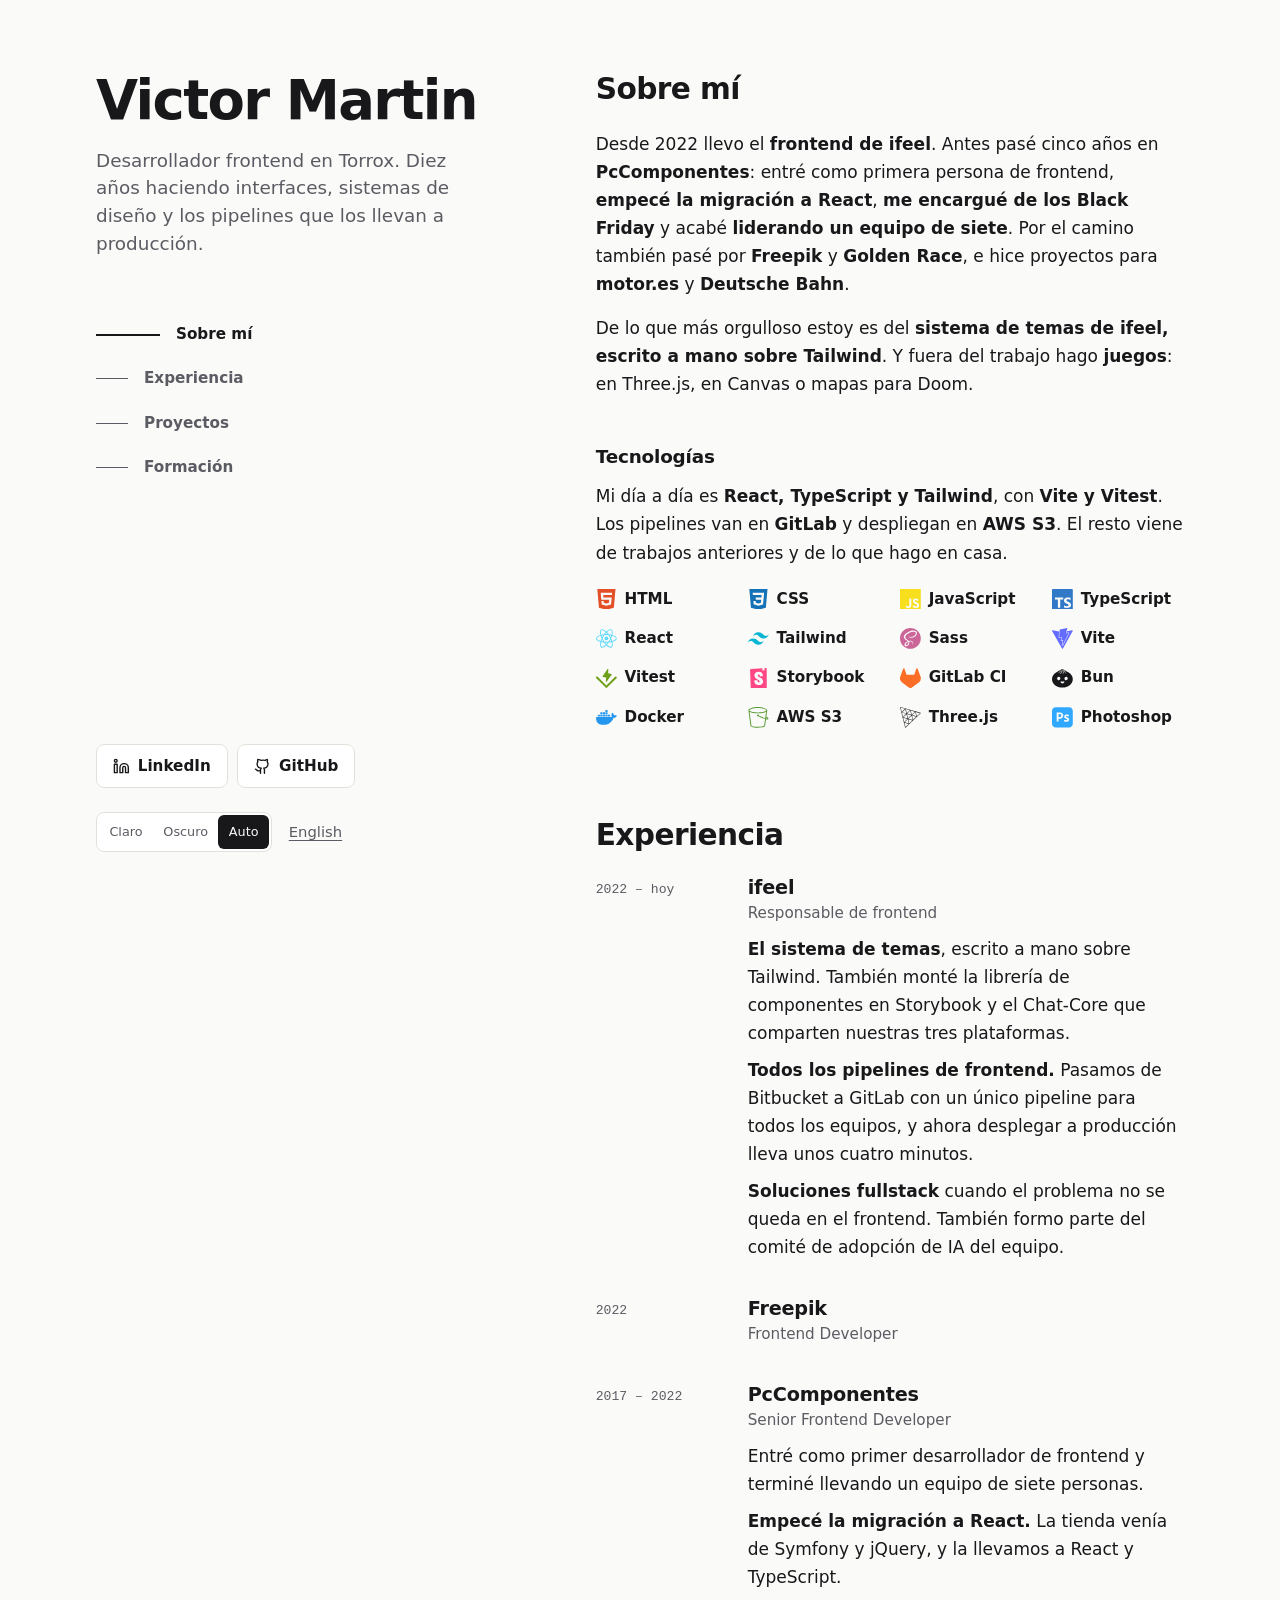
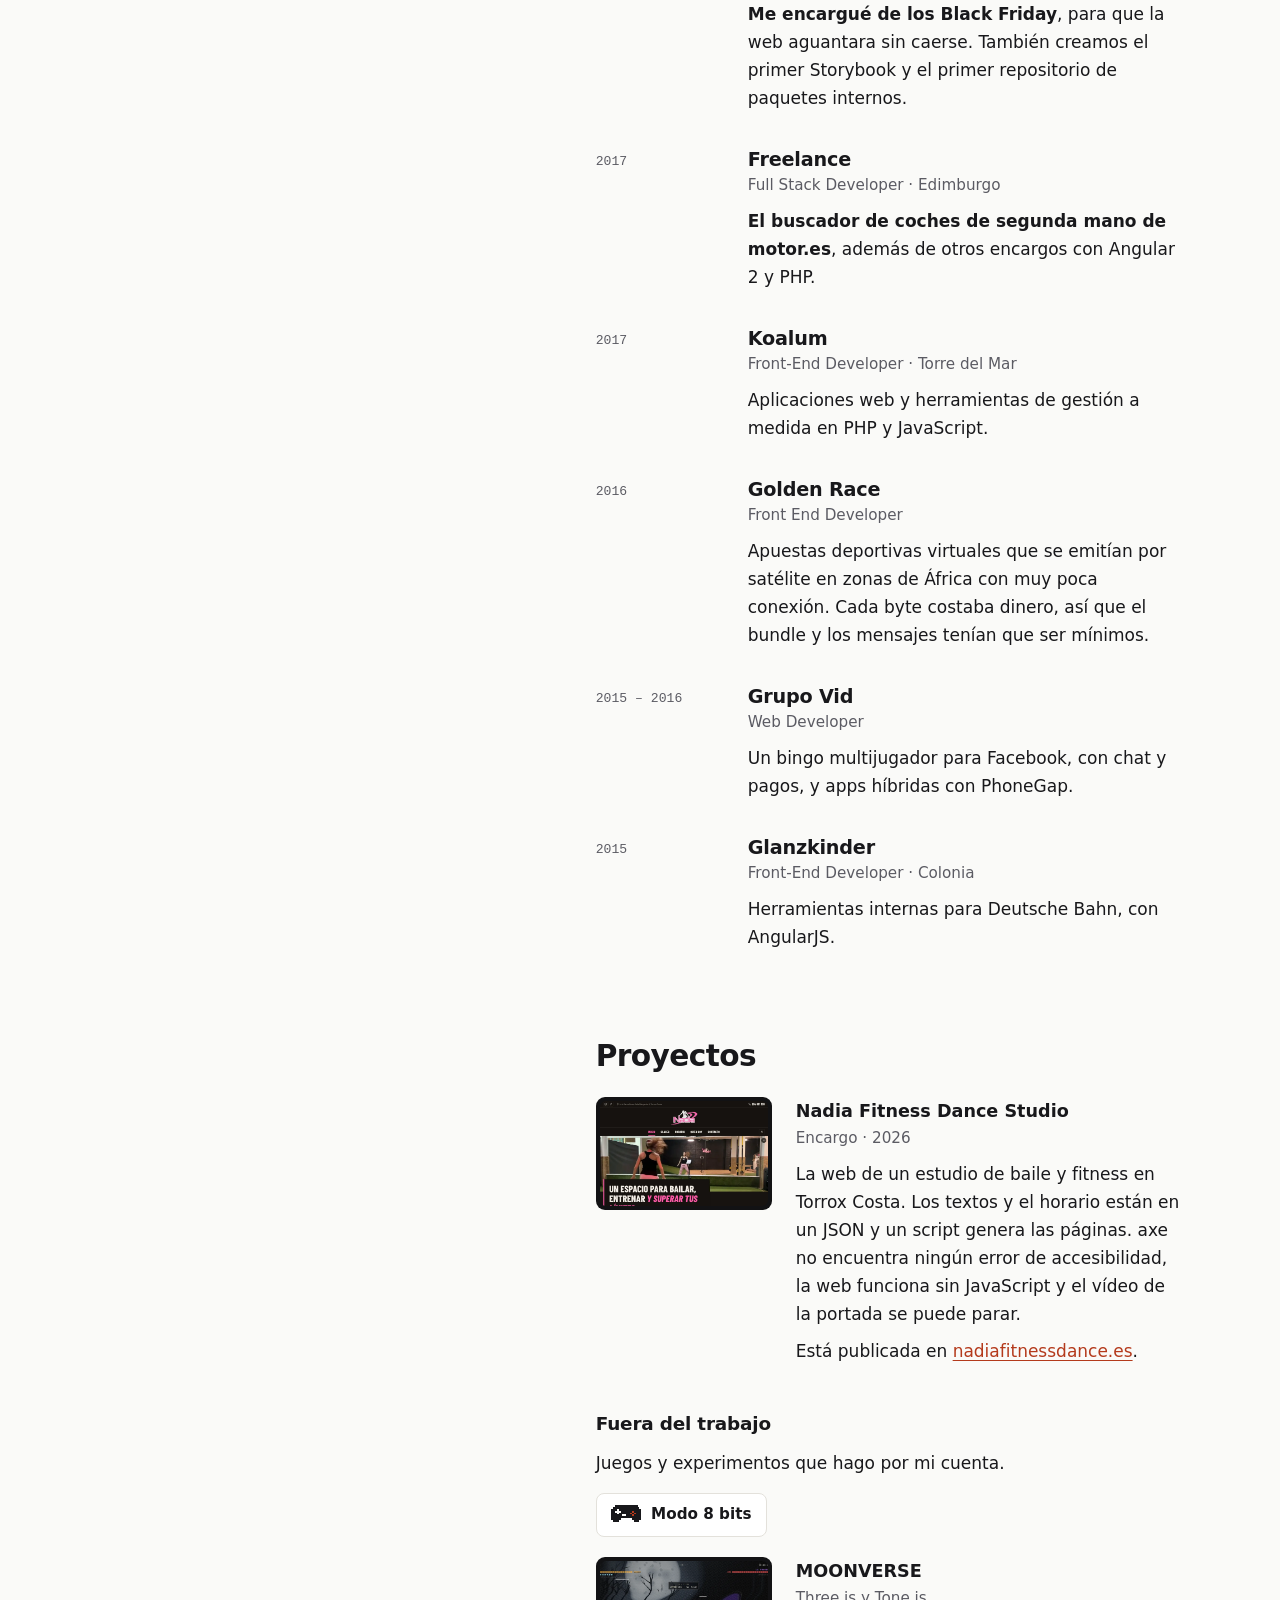
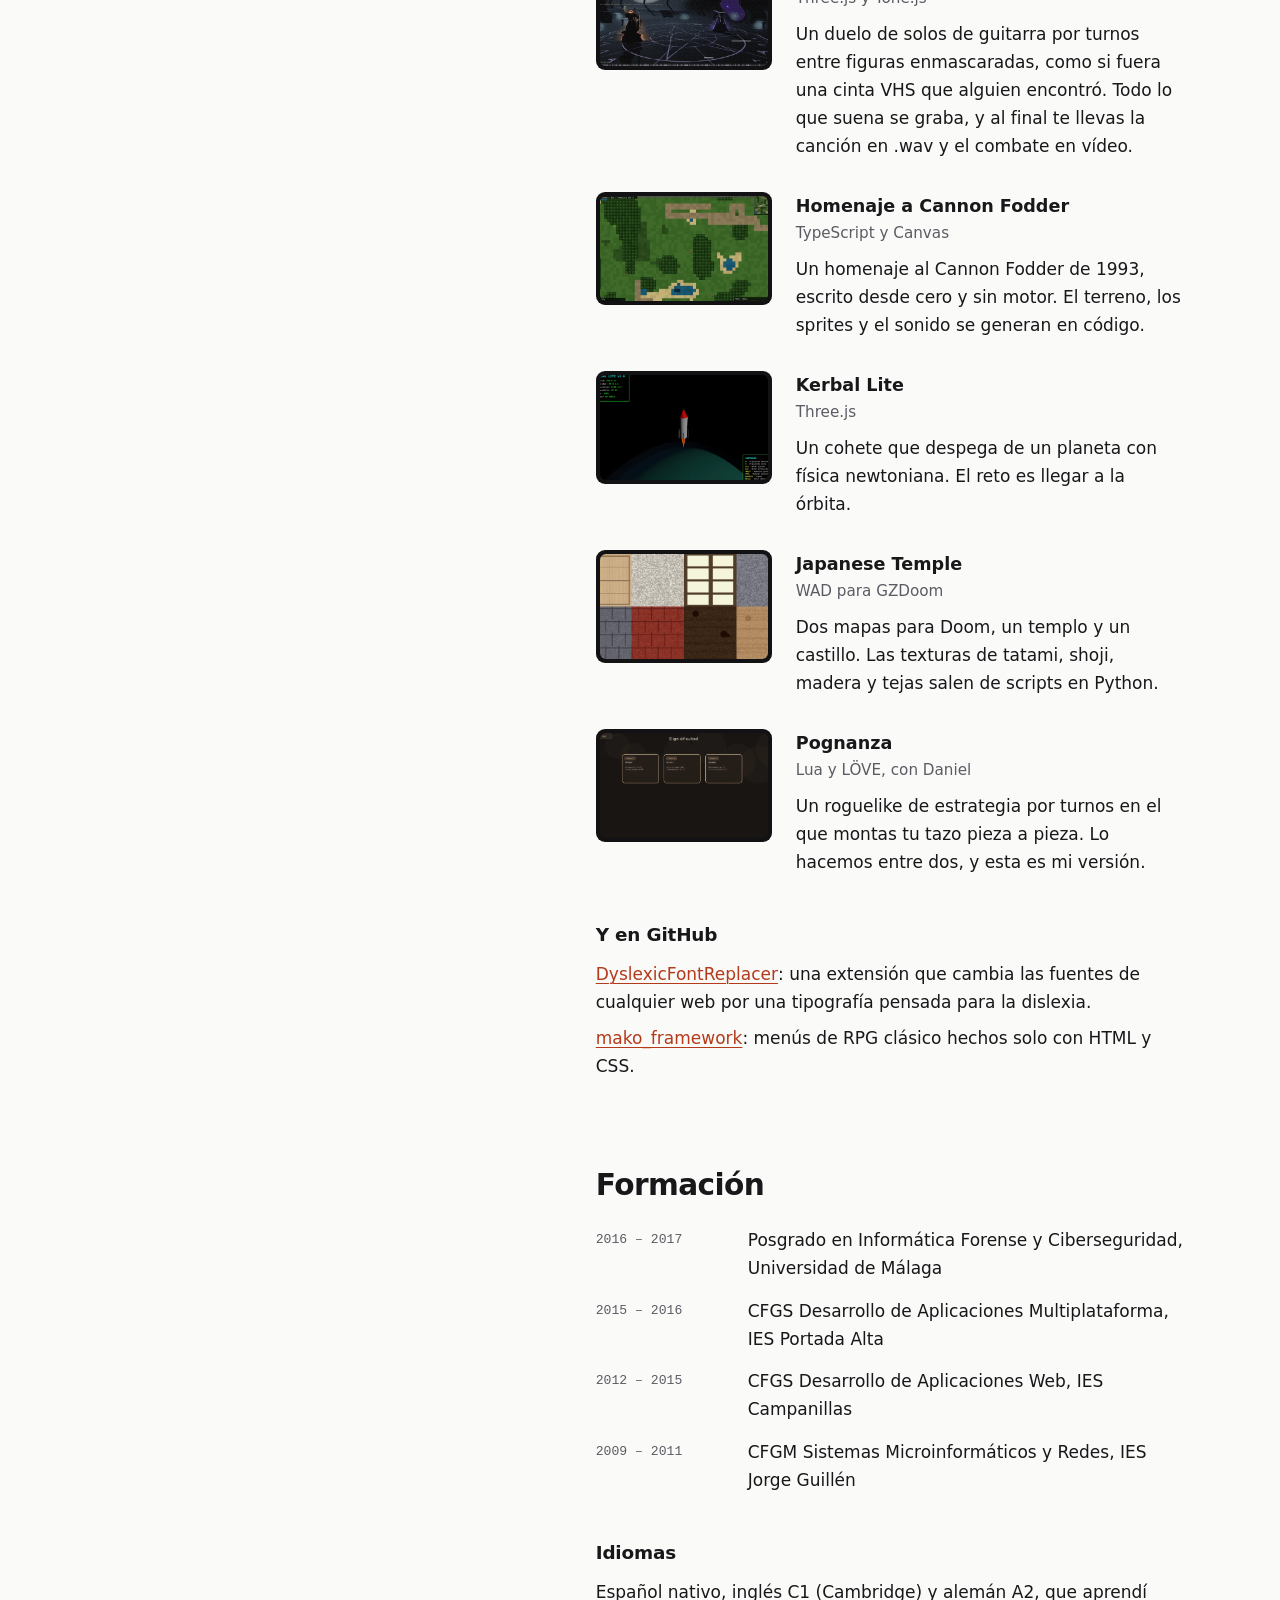
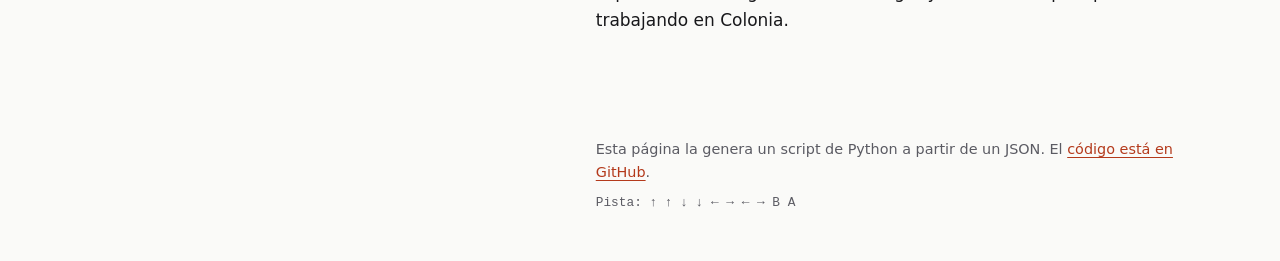
==== commit 2a2318d3: "Easter egg: hidden 8-bit theme (button or Konami code) A fourth theme with an amber CRT palette, mon" ====
--- a/index.html
+++ b/index.html
@@ -15,9 +15,9 @@
 <meta property="og:image:width" content="1200"><meta property="og:image:height" content="630">
 <meta name="twitter:card" content="summary_large_image">
 <link rel="icon" href="assets/img/favicon.svg" type="image/svg+xml">
-<script>try{var t=localStorage.getItem("theme");if(t==="dark"||t==="light")document.documentElement.dataset.theme=t}catch(_){}</script>
-<link rel="stylesheet" href="assets/css/site.css?v=7">
-<script src="assets/js/site.js?v=4" defer></script>
+<script>try{var t=localStorage.getItem("theme");if(t==="dark"||t==="light"||t==="8bit")document.documentElement.dataset.theme=t}catch(_){}</script>
+<link rel="stylesheet" href="assets/css/site.css?v=8">
+<script src="assets/js/site.js?v=5" defer></script>
 </head>
 <body>
 <a class="skip" href="#main">Saltar al contenido</a>
@@ -49,6 +49,7 @@
 <ul class="projs"><li class="proj"><figure class="screen"><img src="assets/img/nadia.webp" width="1200" height="750" alt="Portada de la web de Nadia Fitness Dance Studio" loading="lazy" decoding="async"></figure><div><h3>Nadia Fitness Dance Studio</h3><p class="role">Encargo · 2026</p><p>La web de un estudio de baile y fitness en Torrox Costa. Los textos y el horario están en un JSON y un script genera las páginas. axe no encuentra ningún error de accesibilidad, la web funciona sin JavaScript y el vídeo de la portada se puede parar.</p><p>Está publicada en <a href="https://nadiafitnessdance.es/" target="_blank" rel="noopener">nadiafitnessdance.es<span class="sr-only"> (se abre en otra pestaña)</span></a>.</p></div></li></ul>
 <h3 class="sub">Fuera del trabajo</h3>
 <p>Juegos y experimentos que hago por mi cuenta.</p>
+<p><button class="play8" type="button" aria-pressed="false" hidden><svg class="pad" viewBox="0 0 16 10" shape-rendering="crispEdges" aria-hidden="true" focusable="false"><rect x="2" y="0" width="1" height="1" fill="currentColor"/><rect x="3" y="0" width="1" height="1" fill="currentColor"/><rect x="4" y="0" width="1" height="1" fill="currentColor"/><rect x="5" y="0" width="1" height="1" fill="currentColor"/><rect x="6" y="0" width="1" height="1" fill="currentColor"/><rect x="7" y="0" width="1" height="1" fill="currentColor"/><rect x="8" y="0" width="1" height="1" fill="currentColor"/><rect x="9" y="0" width="1" height="1" fill="currentColor"/><rect x="10" y="0" width="1" height="1" fill="currentColor"/><rect x="11" y="0" width="1" height="1" fill="currentColor"/><rect x="12" y="0" width="1" height="1" fill="currentColor"/><rect x="13" y="0" width="1" height="1" fill="currentColor"/><rect x="1" y="1" width="1" height="1" fill="currentColor"/><rect x="2" y="1" width="1" height="1" fill="currentColor"/><rect x="3" y="1" width="1" height="1" fill="currentColor"/><rect x="4" y="1" width="1" height="1" fill="currentColor"/><rect x="5" y="1" width="1" height="1" fill="currentColor"/><rect x="6" y="1" width="1" height="1" fill="currentColor"/><rect x="7" y="1" width="1" height="1" fill="currentColor"/><rect x="8" y="1" width="1" height="1" fill="currentColor"/><rect x="9" y="1" width="1" height="1" fill="currentColor"/><rect x="10" y="1" width="1" height="1" fill="currentColor"/><rect x="11" y="1" width="1" height="1" fill="currentColor"/><rect x="12" y="1" width="1" height="1" fill="currentColor"/><rect x="13" y="1" width="1" height="1" fill="currentColor"/><rect x="14" y="1" width="1" height="1" fill="currentColor"/><rect x="0" y="2" width="1" height="1" fill="currentColor"/><rect x="1" y="2" width="1" height="1" fill="currentColor"/><rect x="2" y="2" width="1" height="1" fill="currentColor"/><rect x="3" y="2" width="1" height="1" fill="var(--bg)"/><rect x="4" y="2" width="1" height="1" fill="currentColor"/><rect x="5" y="2" width="1" height="1" fill="currentColor"/><rect x="6" y="2" width="1" height="1" fill="currentColor"/><rect x="7" y="2" width="1" height="1" fill="currentColor"/><rect x="8" y="2" width="1" height="1" fill="currentColor"/><rect x="9" y="2" width="1" height="1" fill="currentColor"/><rect x="10" y="2" width="1" height="1" fill="currentColor"/><rect x="11" y="2" width="1" height="1" fill="currentColor"/><rect x="12" y="2" width="1" height="1" fill="currentColor"/><rect x="13" y="2" width="1" height="1" fill="currentColor"/><rect x="14" y="2" width="1" height="1" fill="currentColor"/><rect x="15" y="2" width="1" height="1" fill="currentColor"/><rect x="0" y="3" width="1" height="1" fill="currentColor"/><rect x="1" y="3" width="1" height="1" fill="currentColor"/><rect x="2" y="3" width="1" height="1" fill="var(--bg)"/><rect x="3" y="3" width="1" height="1" fill="var(--bg)"/><rect x="4" y="3" width="1" height="1" fill="var(--bg)"/><rect x="5" y="3" width="1" height="1" fill="currentColor"/><rect x="6" y="3" width="1" height="1" fill="currentColor"/><rect x="7" y="3" width="1" height="1" fill="currentColor"/><rect x="8" y="3" width="1" height="1" fill="currentColor"/><rect x="9" y="3" width="1" height="1" fill="currentColor"/><rect x="10" y="3" width="1" height="1" fill="currentColor"/><rect x="11" y="3" width="1" height="1" fill="var(--accent)"/><rect x="12" y="3" width="1" height="1" fill="currentColor"/><rect x="13" y="3" width="1" height="1" fill="currentColor"/><rect x="14" y="3" width="1" height="1" fill="currentColor"/><rect x="15" y="3" width="1" height="1" fill="currentColor"/><rect x="0" y="4" width="1" height="1" fill="currentColor"/><rect x="1" y="4" width="1" height="1" fill="currentColor"/><rect x="2" y="4" width="1" height="1" fill="currentColor"/><rect x="3" y="4" width="1" height="1" fill="var(--bg)"/><rect x="4" y="4" width="1" height="1" fill="currentColor"/><rect x="5" y="4" width="1" height="1" fill="currentColor"/><rect x="6" y="4" width="1" height="1" fill="currentColor"/><rect x="7" y="4" width="1" height="1" fill="currentColor"/><rect x="8" y="4" width="1" height="1" fill="currentColor"/><rect x="9" y="4" width="1" height="1" fill="currentColor"/><rect x="10" y="4" width="1" height="1" fill="var(--accent)"/><rect x="11" y="4" width="1" height="1" fill="currentColor"/><rect x="12" y="4" width="1" height="1" fill="var(--accent)"/><rect x="13" y="4" width="1" height="1" fill="currentColor"/><rect x="14" y="4" width="1" height="1" fill="currentColor"/><rect x="15" y="4" width="1" height="1" fill="currentColor"/><rect x="0" y="5" width="1" height="1" fill="currentColor"/><rect x="1" y="5" width="1" height="1" fill="currentColor"/><rect x="2" y="5" width="1" height="1" fill="currentColor"/><rect x="3" y="5" width="1" height="1" fill="currentColor"/><rect x="4" y="5" width="1" height="1" fill="currentColor"/><rect x="5" y="5" width="1" height="1" fill="currentColor"/><rect x="6" y="5" width="1" height="1" fill="var(--bg)"/><rect x="7" y="5" width="1" height="1" fill="var(--bg)"/><rect x="8" y="5" width="1" height="1" fill="currentColor"/><rect x="9" y="5" width="1" height="1" fill="currentColor"/><rect x="10" y="5" width="1" height="1" fill="currentColor"/><rect x="11" y="5" width="1" height="1" fill="var(--accent)"/><rect x="12" y="5" width="1" height="1" fill="currentColor"/><rect x="13" y="5" width="1" height="1" fill="currentColor"/><rect x="14" y="5" width="1" height="1" fill="currentColor"/><rect x="15" y="5" width="1" height="1" fill="currentColor"/><rect x="0" y="6" width="1" height="1" fill="currentColor"/><rect x="1" y="6" width="1" height="1" fill="currentColor"/><rect x="2" y="6" width="1" height="1" fill="currentColor"/><rect x="3" y="6" width="1" height="1" fill="currentColor"/><rect x="4" y="6" width="1" height="1" fill="currentColor"/><rect x="5" y="6" width="1" height="1" fill="currentColor"/><rect x="6" y="6" width="1" height="1" fill="currentColor"/><rect x="7" y="6" width="1" height="1" fill="currentColor"/><rect x="8" y="6" width="1" height="1" fill="currentColor"/><rect x="9" y="6" width="1" height="1" fill="currentColor"/><rect x="10" y="6" width="1" height="1" fill="currentColor"/><rect x="11" y="6" width="1" height="1" fill="currentColor"/><rect x="12" y="6" width="1" height="1" fill="currentColor"/><rect x="13" y="6" width="1" height="1" fill="currentColor"/><rect x="14" y="6" width="1" height="1" fill="currentColor"/><rect x="15" y="6" width="1" height="1" fill="currentColor"/><rect x="0" y="7" width="1" height="1" fill="currentColor"/><rect x="1" y="7" width="1" height="1" fill="currentColor"/><rect x="2" y="7" width="1" height="1" fill="currentColor"/><rect x="3" y="7" width="1" height="1" fill="currentColor"/><rect x="4" y="7" width="1" height="1" fill="currentColor"/><rect x="11" y="7" width="1" height="1" fill="currentColor"/><rect x="12" y="7" width="1" height="1" fill="currentColor"/><rect x="13" y="7" width="1" height="1" fill="currentColor"/><rect x="14" y="7" width="1" height="1" fill="currentColor"/><rect x="15" y="7" width="1" height="1" fill="currentColor"/><rect x="1" y="8" width="1" height="1" fill="currentColor"/><rect x="2" y="8" width="1" height="1" fill="currentColor"/><rect x="3" y="8" width="1" height="1" fill="currentColor"/><rect x="12" y="8" width="1" height="1" fill="currentColor"/><rect x="13" y="8" width="1" height="1" fill="currentColor"/><rect x="14" y="8" width="1" height="1" fill="currentColor"/></svg>Modo 8 bits</button></p>
 <ul class="projs"><li class="proj"><figure class="screen"><img src="assets/img/moonverse.webp" width="1200" height="675" alt="Una figura enmascarada toca la guitarra bajo la luna llena, sobre un círculo de símbolos" loading="lazy" decoding="async"></figure><div><h3>MOONVERSE</h3><p class="role">Three.js y Tone.js</p><p>Un duelo de solos de guitarra por turnos entre figuras enmascaradas, como si fuera una cinta VHS que alguien encontró. Todo lo que suena se graba, y al final te llevas la canción en .wav y el combate en vídeo.</p></div></li><li class="proj"><figure class="screen"><img src="assets/img/cannon.webp" width="1200" height="675" alt="Mapa de selva visto desde arriba, con el escuadrón y el minimapa" loading="lazy" decoding="async"></figure><div><h3>Homenaje a Cannon Fodder</h3><p class="role">TypeScript y Canvas</p><p>Un homenaje al Cannon Fodder de 1993, escrito desde cero y sin motor. El terreno, los sprites y el sonido se generan en código.</p></div></li><li class="proj"><figure class="screen"><img src="assets/img/kerbal.webp" width="1200" height="675" alt="Un cohete despega de un planeta verde, con la telemetría en pantalla" loading="lazy" decoding="async"></figure><div><h3>Kerbal Lite</h3><p class="role">Three.js</p><p>Un cohete que despega de un planeta con física newtoniana. El reto es llegar a la órbita.</p></div></li><li class="proj"><figure class="screen"><img src="assets/img/doom.webp" width="1200" height="675" alt="Ocho texturas en píxeles: tatami, grava, shoji, piedra, tejas grises y rojas y dos maderas" loading="lazy" decoding="async"></figure><div><h3>Japanese Temple</h3><p class="role">WAD para GZDoom</p><p>Dos mapas para Doom, un templo y un castillo. Las texturas de tatami, shoji, madera y tejas salen de scripts en Python.</p></div></li><li class="proj"><figure class="screen"><img src="assets/img/pognanza.webp" width="1200" height="675" alt="Pantalla de elegir dificultad con tres opciones: Novato, Normal y Desafío" loading="lazy" decoding="async"></figure><div><h3>Pognanza</h3><p class="role">Lua y LÖVE, con Daniel</p><p>Un roguelike de estrategia por turnos en el que montas tu tazo pieza a pieza. Lo hacemos entre dos, y esta es mi versión.</p></div></li></ul>
 <h3 class="sub">Y en GitHub</h3>
 <ul class="also"><li><a href="https://github.com/negimaru/DyslexicFontReplacer" target="_blank" rel="noopener">DyslexicFontReplacer<span class="sr-only"> (se abre en otra pestaña)</span></a>: una extensión que cambia las fuentes de cualquier web por una tipografía pensada para la dislexia.</li><li><a href="https://github.com/negimaru/mako_framework" target="_blank" rel="noopener">mako_framework<span class="sr-only"> (se abre en otra pestaña)</span></a>: menús de RPG clásico hechos solo con HTML y CSS.</li></ul>
@@ -62,6 +63,7 @@
 </section>
 <footer class="foot">
 <p>Esta página la genera un script de Python a partir de un JSON. El <a href="https://github.com/negimaru/negimaru.github.io" target="_blank" rel="noopener">código está en GitHub<span class="sr-only"> (se abre en otra pestaña)</span></a>.</p>
+<p class="konami" hidden>Pista: ↑ ↑ ↓ ↓ ← → ← → B A</p>
 </footer>
 </main>
 </div>
--- a/assets/css/site.css
+++ b/assets/css/site.css
@@ -115,3 +115,20 @@
   .layout { display: block; }
   :root, :root:not([data-theme="light"]), :root[data-theme="dark"] { --bg: #fff; --ink: #000; --muted: #444; --line: #bbb; --accent: #000; }
 }
+
+/* Easter egg: "8-bit mode", a hidden fourth theme (button in Outside work, or the Konami code).
+   Amber CRT palette, monospaced type, square corners, pixelated images. No glow or scanlines (rule 1). */
+:root[data-theme="8bit"] {
+  --bg: #120D06; --surface: #1C140A; --ink: #FFC266; --muted: #D9954A; --line: #4A3317; --accent: #FF7A4D; --bezel: #000;
+  --font: var(--mono);
+  color-scheme: dark;
+}
+:root[data-theme="8bit"] *, :root[data-theme="8bit"] *::before { border-radius: 0 !important; }
+:root[data-theme="8bit"] img { image-rendering: pixelated; }
+:root[data-theme="8bit"] h1, :root[data-theme="8bit"] h2, :root[data-theme="8bit"] h3 { letter-spacing: 0; }
+:root[data-theme="8bit"] .tech svg path { fill: currentColor; }
+.play8 { display: inline-flex; align-items: center; gap: .6rem; margin-top: 1rem; min-height: 2.75rem; padding: .5rem .9rem; border: 1px solid var(--line); border-radius: 8px; background: var(--surface); color: var(--ink); font: 600 .95rem/1 var(--font); cursor: pointer; }
+.play8:hover { border-color: var(--ink); }
+.play8[aria-pressed="true"] { border-color: var(--accent); color: var(--accent); }
+.pad { width: 1.9rem; height: auto; }
+.konami { margin-top: .4rem; font-family: var(--mono); font-size: .8rem; }
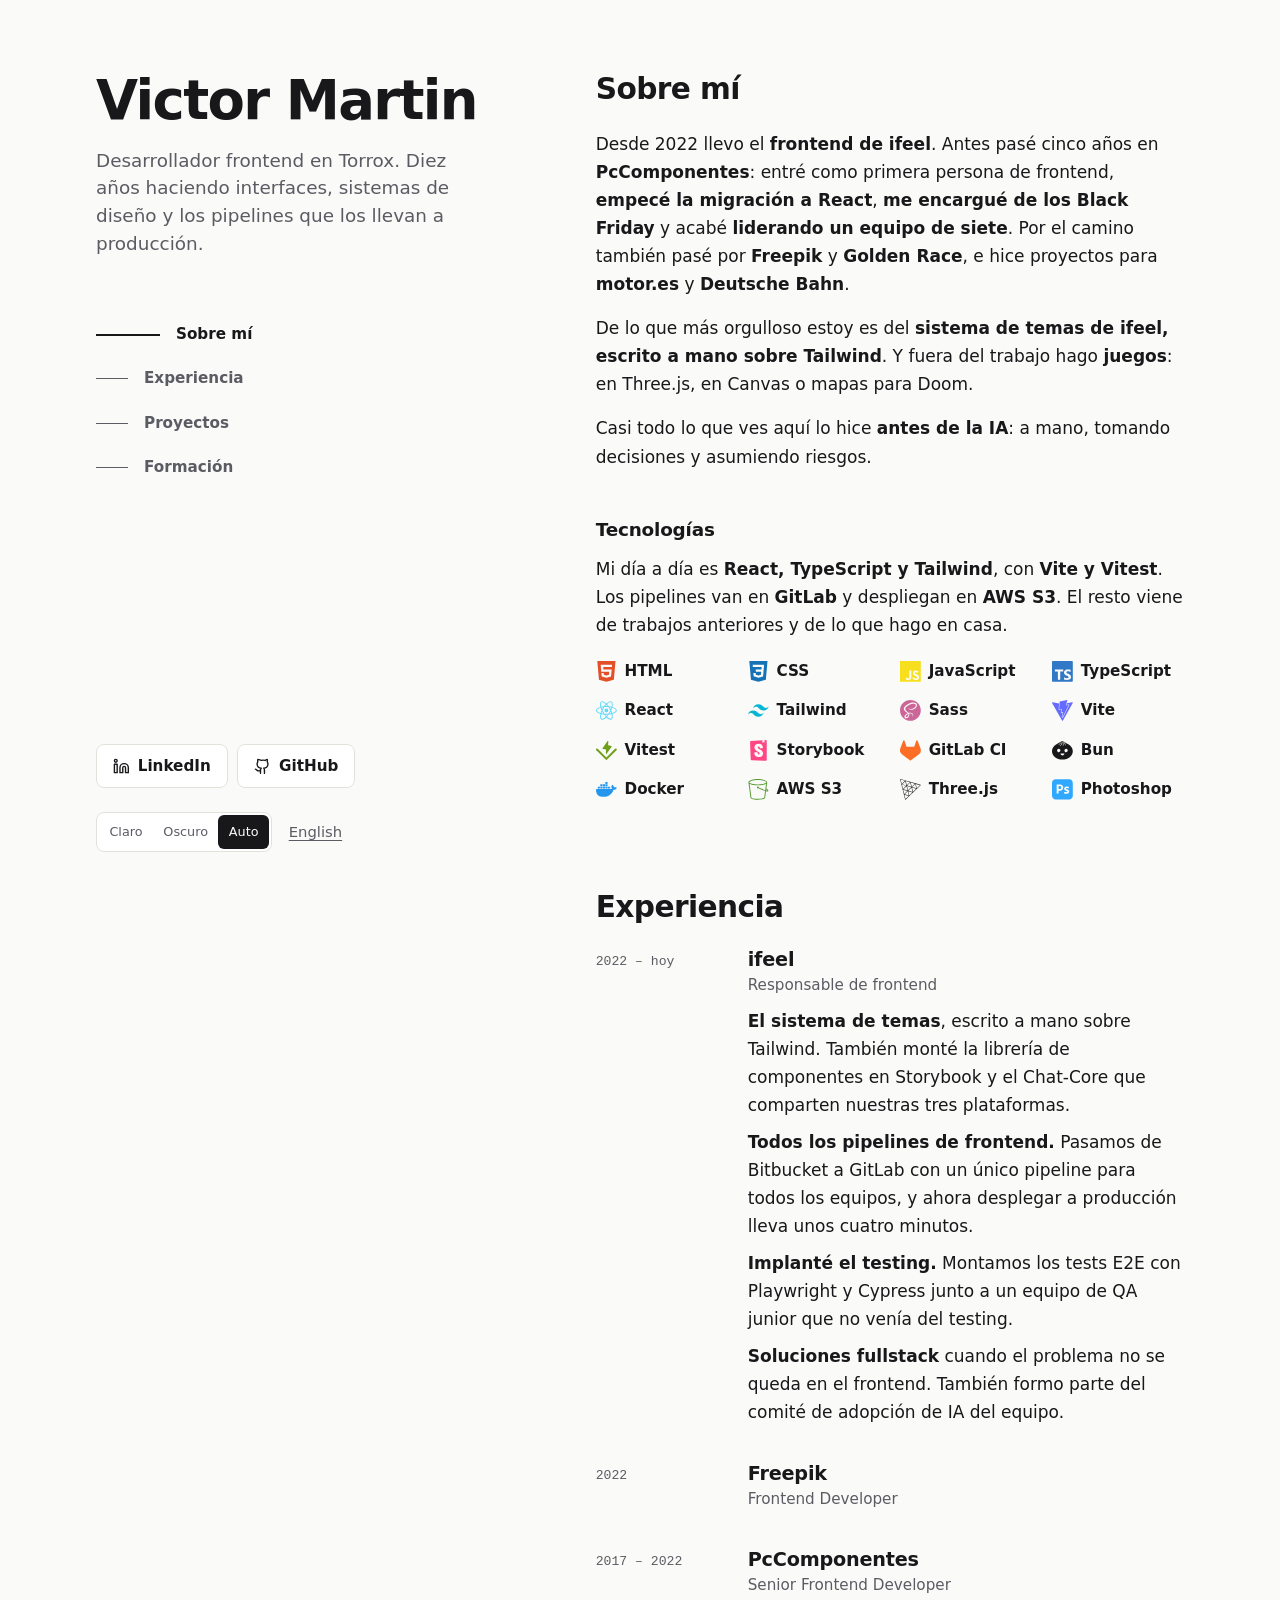
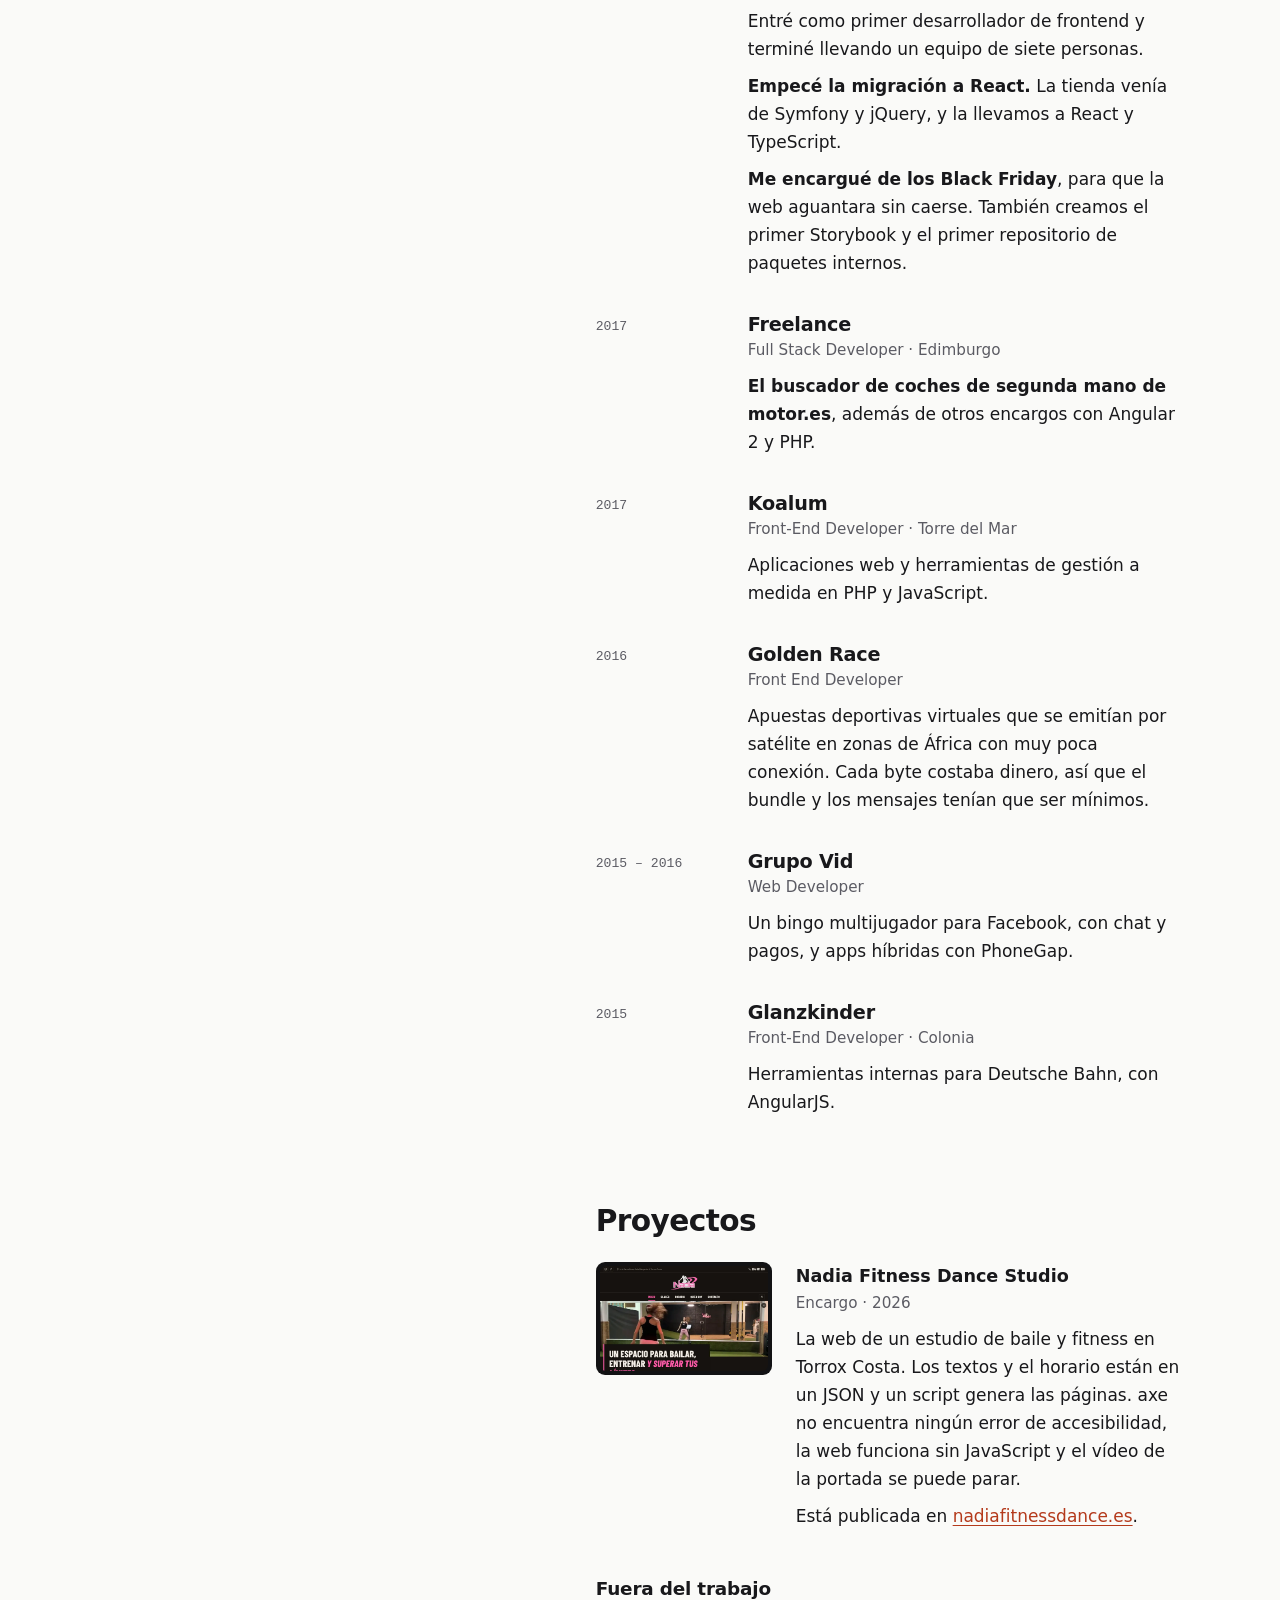
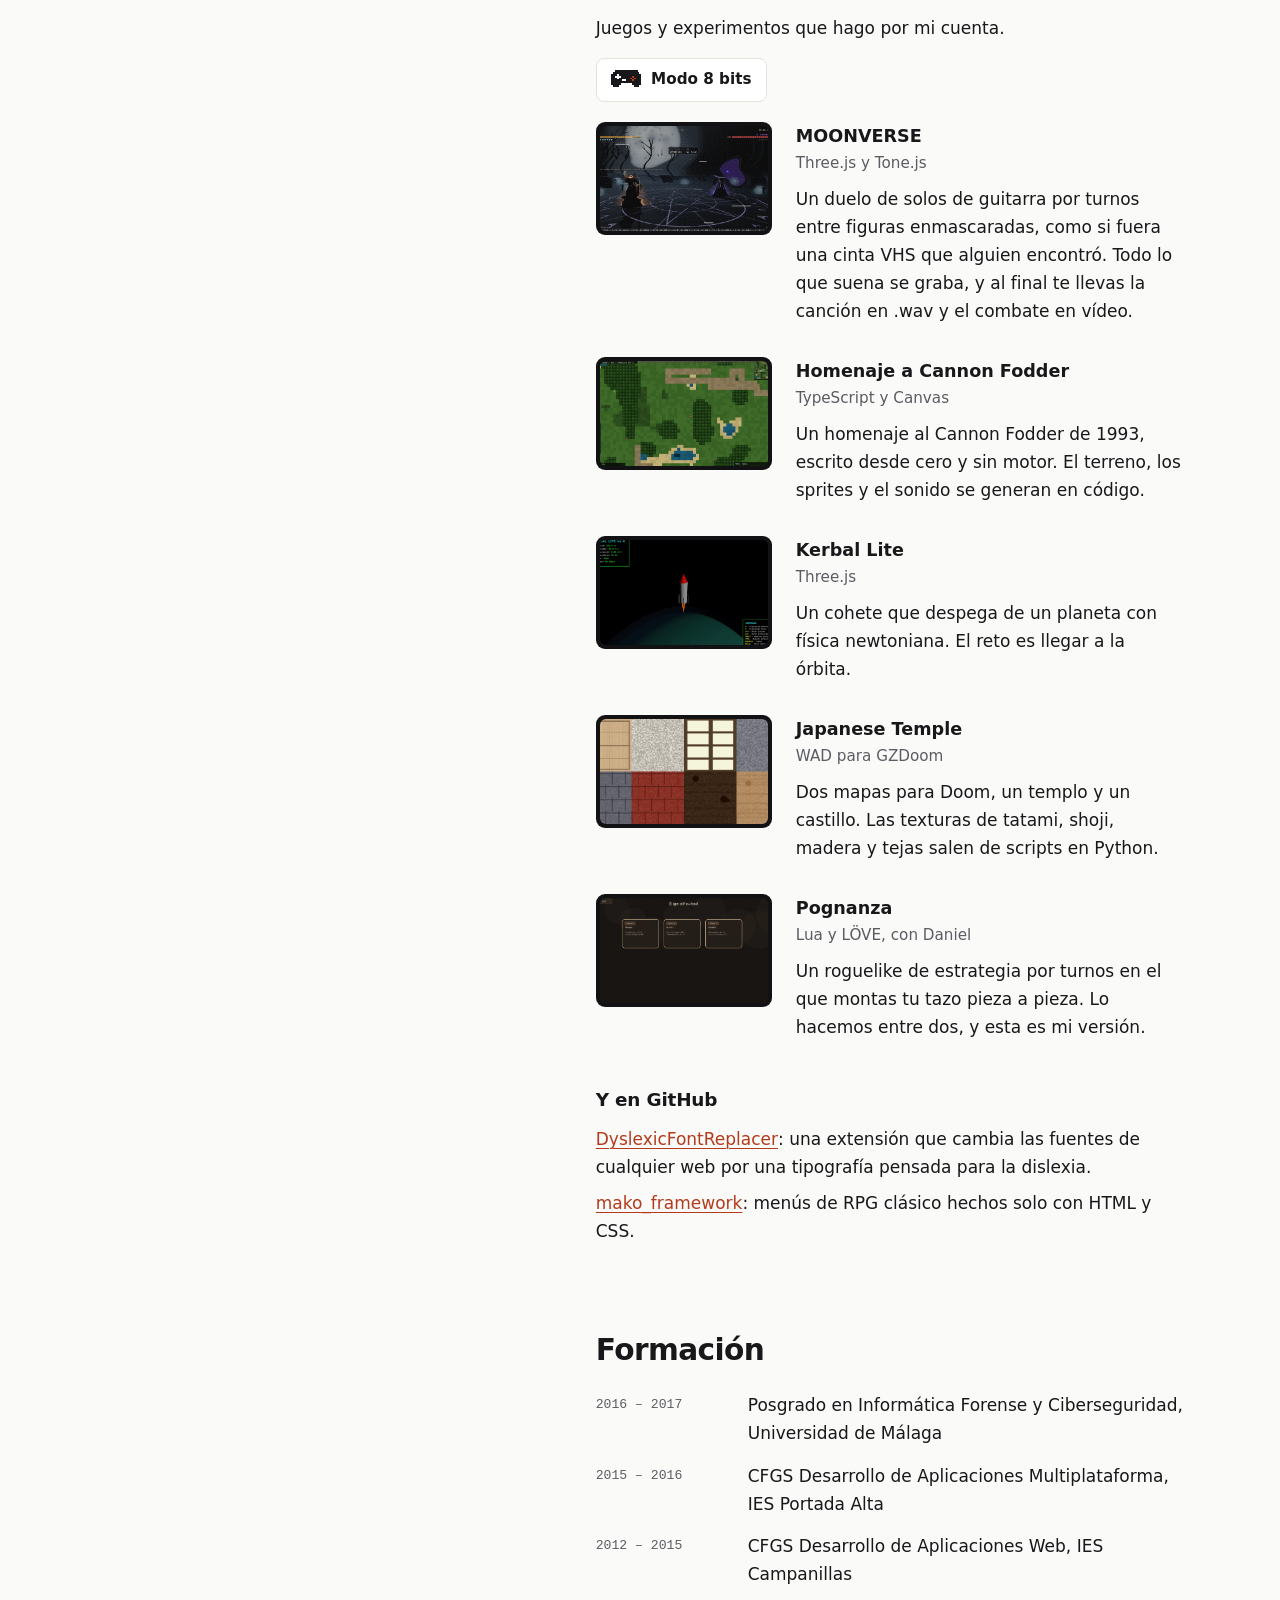
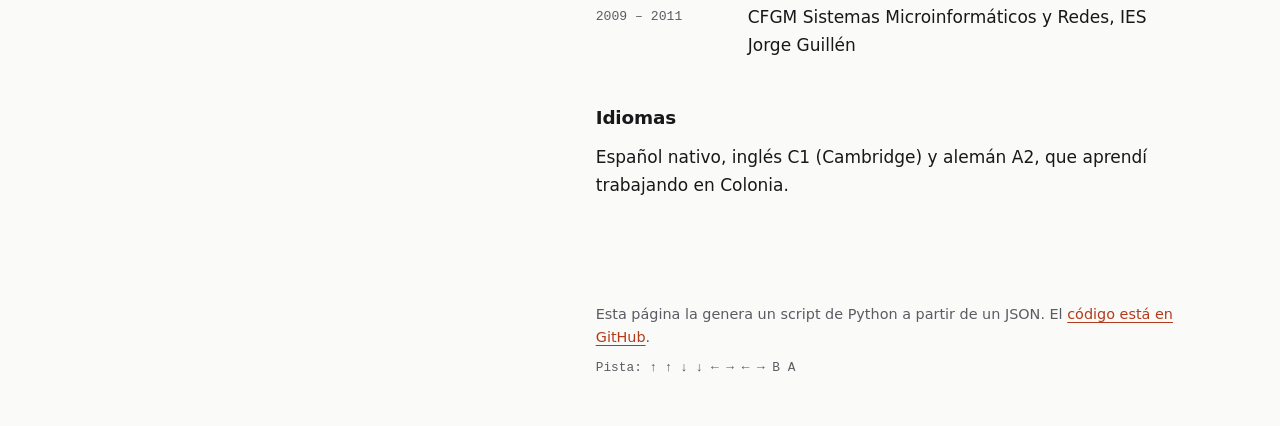
==== commit 3306d205: "Add 'built before AI' note and the testing work at ifeel Co-Authored-By: Claude Opus 5.5 <noreply@an" ====
--- a/index.html
+++ b/index.html
@@ -33,7 +33,7 @@
 <section id="sobre-mi" class="sec" aria-labelledby="t-about">
 <h2 id="t-about">Sobre mí</h2>
 
-<div class="story"><p>Desde 2022 llevo el <strong>frontend de ifeel</strong>. Antes pasé cinco años en <strong>PcComponentes</strong>: entré como primera persona de frontend, <strong>empecé la migración a React</strong>, <strong>me encargué de los Black Friday</strong> y acabé <strong>liderando un equipo de siete</strong>. Por el camino también pasé por <strong>Freepik</strong> y <strong>Golden Race</strong>, e hice proyectos para <strong>motor.es</strong> y <strong>Deutsche Bahn</strong>.</p><p>De lo que más orgulloso estoy es del <strong>sistema de temas de ifeel, escrito a mano sobre Tailwind</strong>. Y fuera del trabajo hago <strong>juegos</strong>: en Three.js, en Canvas o mapas para Doom.</p></div>
+<div class="story"><p>Desde 2022 llevo el <strong>frontend de ifeel</strong>. Antes pasé cinco años en <strong>PcComponentes</strong>: entré como primera persona de frontend, <strong>empecé la migración a React</strong>, <strong>me encargué de los Black Friday</strong> y acabé <strong>liderando un equipo de siete</strong>. Por el camino también pasé por <strong>Freepik</strong> y <strong>Golden Race</strong>, e hice proyectos para <strong>motor.es</strong> y <strong>Deutsche Bahn</strong>.</p><p>De lo que más orgulloso estoy es del <strong>sistema de temas de ifeel, escrito a mano sobre Tailwind</strong>. Y fuera del trabajo hago <strong>juegos</strong>: en Three.js, en Canvas o mapas para Doom.</p><p>Casi todo lo que ves aquí lo hice <strong>antes de la IA</strong>: a mano, tomando decisiones y asumiendo riesgos.</p></div>
 <h3 class="sub">Tecnologías</h3>
 <p>Mi día a día es <strong>React, TypeScript y Tailwind</strong>, con <strong>Vite y Vitest</strong>. Los pipelines van en <strong>GitLab</strong> y despliegan en <strong>AWS S3</strong>. El resto viene de trabajos anteriores y de lo que hago en casa.</p>
 <ul class="techs"><li class="tech"><svg viewBox="0 0 24 24" aria-hidden="true" focusable="false"><path fill="#E34F26" d="M1.5 0h21l-1.91 21.563L11.977 24l-8.564-2.438L1.5 0zm7.031 9.75l-.232-2.718 10.059.003.23-2.622L5.412 4.41l.698 8.01h9.126l-.326 3.426-2.91.804-2.955-.81-.188-2.11H6.248l.33 4.171L12 19.351l5.379-1.443.744-8.157H8.531z"/></svg><span>HTML</span></li><li class="tech"><svg viewBox="0 0 24 24" aria-hidden="true" focusable="false"><path fill="#1572B6" d="M1.5 0h21l-1.91 21.563L11.977 24l-8.565-2.438L1.5 0zm17.09 4.413L5.41 4.41l.213 2.622 10.125.002-.255 2.716h-6.64l.24 2.573h6.182l-.366 3.523-2.91.804-2.956-.81-.188-2.11h-2.61l.29 3.855L12 19.288l5.373-1.53L18.59 4.414z"/></svg><span>CSS</span></li><li class="tech"><svg viewBox="0 0 24 24" aria-hidden="true" focusable="false"><path fill="#F7DF1E" d="M0 0h24v24H0V0zm22.034 18.276c-.175-1.095-.888-2.015-3.003-2.873-.736-.345-1.554-.585-1.797-1.14-.091-.33-.105-.51-.046-.705.15-.646.915-.84 1.515-.66.39.12.75.42.976.9 1.034-.676 1.034-.676 1.755-1.125-.27-.42-.404-.601-.586-.78-.63-.705-1.469-1.065-2.834-1.034l-.705.089c-.676.165-1.32.525-1.71 1.005-1.14 1.291-.811 3.541.569 4.471 1.365 1.02 3.361 1.244 3.616 2.205.24 1.17-.87 1.545-1.966 1.41-.811-.18-1.26-.586-1.755-1.336l-1.83 1.051c.21.48.45.689.81 1.109 1.74 1.756 6.09 1.666 6.871-1.004.029-.09.24-.705.074-1.65l.046.067zm-8.983-7.245h-2.248c0 1.938-.009 3.864-.009 5.805 0 1.232.063 2.363-.138 2.711-.33.689-1.18.601-1.566.48-.396-.196-.597-.466-.83-.855-.063-.105-.11-.196-.127-.196l-1.825 1.125c.305.63.75 1.172 1.324 1.517.855.51 2.004.675 3.207.405.783-.226 1.458-.691 1.811-1.411.51-.93.402-2.07.397-3.346.012-2.054 0-4.109 0-6.179l.004-.056z"/></svg><span>JavaScript</span></li><li class="tech"><svg viewBox="0 0 24 24" aria-hidden="true" focusable="false"><path fill="#3178C6" d="M1.125 0C.502 0 0 .502 0 1.125v21.75C0 23.498.502 24 1.125 24h21.75c.623 0 1.125-.502 1.125-1.125V1.125C24 .502 23.498 0 22.875 0zm17.363 9.75c.612 0 1.154.037 1.627.111a6.38 6.38 0 0 1 1.306.34v2.458a3.95 3.95 0 0 0-.643-.361 5.093 5.093 0 0 0-.717-.26 5.453 5.453 0 0 0-1.426-.2c-.3 0-.573.028-.819.086a2.1 2.1 0 0 0-.623.242c-.17.104-.3.229-.393.374a.888.888 0 0 0-.14.49c0 .196.053.373.156.529.104.156.252.304.443.444s.423.276.696.41c.273.135.582.274.926.416.47.197.892.407 1.266.628.374.222.695.473.963.753.268.279.472.598.614.957.142.359.214.776.214 1.253 0 .657-.125 1.21-.373 1.656a3.033 3.033 0 0 1-1.012 1.085 4.38 4.38 0 0 1-1.487.596c-.566.12-1.163.18-1.79.18a9.916 9.916 0 0 1-1.84-.164 5.544 5.544 0 0 1-1.512-.493v-2.63a5.033 5.033 0 0 0 3.237 1.2c.333 0 .624-.03.872-.09.249-.06.456-.144.623-.25.166-.108.29-.234.373-.38a1.023 1.023 0 0 0-.074-1.089 2.12 2.12 0 0 0-.537-.5 5.597 5.597 0 0 0-.807-.444 27.72 27.72 0 0 0-1.007-.436c-.918-.383-1.602-.852-2.053-1.405-.45-.553-.676-1.222-.676-2.005 0-.614.123-1.141.369-1.582.246-.441.58-.804 1.004-1.089a4.494 4.494 0 0 1 1.47-.629 7.536 7.536 0 0 1 1.77-.201zm-15.113.188h9.563v2.166H9.506v9.646H6.789v-9.646H3.375z"/></svg><span>TypeScript</span></li><li class="tech"><svg viewBox="0 0 24 24" aria-hidden="true" focusable="false"><path fill="#61DAFB" d="M14.23 12.004a2.236 2.236 0 0 1-2.235 2.236 2.236 2.236 0 0 1-2.236-2.236 2.236 2.236 0 0 1 2.235-2.236 2.236 2.236 0 0 1 2.236 2.236zm2.648-10.69c-1.346 0-3.107.96-4.888 2.622-1.78-1.653-3.542-2.602-4.887-2.602-.41 0-.783.093-1.106.278-1.375.793-1.683 3.264-.973 6.365C1.98 8.917 0 10.42 0 12.004c0 1.59 1.99 3.097 5.043 4.03-.704 3.113-.39 5.588.988 6.38.32.187.69.275 1.102.275 1.345 0 3.107-.96 4.888-2.624 1.78 1.654 3.542 2.603 4.887 2.603.41 0 .783-.09 1.106-.275 1.374-.792 1.683-3.263.973-6.365C22.02 15.096 24 13.59 24 12.004c0-1.59-1.99-3.097-5.043-4.032.704-3.11.39-5.587-.988-6.38-.318-.184-.688-.277-1.092-.278zm-.005 1.09v.006c.225 0 .406.044.558.127.666.382.955 1.835.73 3.704-.054.46-.142.945-.25 1.44-.96-.236-2.006-.417-3.107-.534-.66-.905-1.345-1.727-2.035-2.447 1.592-1.48 3.087-2.292 4.105-2.295zm-9.77.02c1.012 0 2.514.808 4.11 2.28-.686.72-1.37 1.537-2.02 2.442-1.107.117-2.154.298-3.113.538-.112-.49-.195-.964-.254-1.42-.23-1.868.054-3.32.714-3.707.19-.09.4-.127.563-.132zm4.882 3.05c.455.468.91.992 1.36 1.564-.44-.02-.89-.034-1.345-.034-.46 0-.915.01-1.36.034.44-.572.895-1.096 1.345-1.565zM12 8.1c.74 0 1.477.034 2.202.093.406.582.802 1.203 1.183 1.86.372.64.71 1.29 1.018 1.946-.308.655-.646 1.31-1.013 1.95-.38.66-.773 1.288-1.18 1.87-.728.063-1.466.098-2.21.098-.74 0-1.477-.035-2.202-.093-.406-.582-.802-1.204-1.183-1.86-.372-.64-.71-1.29-1.018-1.946.303-.657.646-1.313 1.013-1.954.38-.66.773-1.286 1.18-1.868.728-.064 1.466-.098 2.21-.098zm-3.635.254c-.24.377-.48.763-.704 1.16-.225.39-.435.782-.635 1.174-.265-.656-.49-1.31-.676-1.947.64-.15 1.315-.283 2.015-.386zm7.26 0c.695.103 1.365.23 2.006.387-.18.632-.405 1.282-.66 1.933-.2-.39-.41-.783-.64-1.174-.225-.392-.465-.774-.705-1.146zm3.063.675c.484.15.944.317 1.375.498 1.732.74 2.852 1.708 2.852 2.476-.005.768-1.125 1.74-2.857 2.475-.42.18-.88.342-1.355.493-.28-.958-.646-1.956-1.1-2.98.45-1.017.81-2.01 1.085-2.964zm-13.395.004c.278.96.645 1.957 1.1 2.98-.45 1.017-.812 2.01-1.086 2.964-.484-.15-.944-.318-1.37-.5-1.732-.737-2.852-1.706-2.852-2.474 0-.768 1.12-1.742 2.852-2.476.42-.18.88-.342 1.356-.494zm11.678 4.28c.265.657.49 1.312.676 1.948-.64.157-1.316.29-2.016.39.24-.375.48-.762.705-1.158.225-.39.435-.788.636-1.18zm-9.945.02c.2.392.41.783.64 1.175.23.39.465.772.705 1.143-.695-.102-1.365-.23-2.006-.386.18-.63.406-1.282.66-1.933zM17.92 16.32c.112.493.2.968.254 1.423.23 1.868-.054 3.32-.714 3.708-.147.09-.338.128-.563.128-1.012 0-2.514-.807-4.11-2.28.686-.72 1.37-1.536 2.02-2.44 1.107-.118 2.154-.3 3.113-.54zm-11.83.01c.96.234 2.006.415 3.107.532.66.905 1.345 1.727 2.035 2.446-1.595 1.483-3.092 2.295-4.11 2.295-.22-.005-.406-.05-.553-.132-.666-.38-.955-1.834-.73-3.703.054-.46.142-.944.25-1.438zm4.56.64c.44.02.89.034 1.345.034.46 0 .915-.01 1.36-.034-.44.572-.895 1.095-1.345 1.565-.455-.47-.91-.993-1.36-1.565z"/></svg><span>React</span></li><li class="tech"><svg viewBox="0 0 24 24" aria-hidden="true" focusable="false"><path fill="#06B6D4" d="M12.001,4.8c-3.2,0-5.2,1.6-6,4.8c1.2-1.6,2.6-2.2,4.2-1.8c0.913,0.228,1.565,0.89,2.288,1.624 C13.666,10.618,15.027,12,18.001,12c3.2,0,5.2-1.6,6-4.8c-1.2,1.6-2.6,2.2-4.2,1.8c-0.913-0.228-1.565-0.89-2.288-1.624 C16.337,6.182,14.976,4.8,12.001,4.8z M6.001,12c-3.2,0-5.2,1.6-6,4.8c1.2-1.6,2.6-2.2,4.2-1.8c0.913,0.228,1.565,0.89,2.288,1.624 c1.177,1.194,2.538,2.576,5.512,2.576c3.2,0,5.2-1.6,6-4.8c-1.2,1.6-2.6,2.2-4.2,1.8c-0.913-0.228-1.565-0.89-2.288-1.624 C10.337,13.382,8.976,12,6.001,12z"/></svg><span>Tailwind</span></li><li class="tech"><svg viewBox="0 0 24 24" aria-hidden="true" focusable="false"><path fill="#CC6699" d="M12 0c6.627 0 12 5.373 12 12s-5.373 12-12 12S0 18.627 0 12 5.373 0 12 0zM9.615 15.998c.175.645.156 1.248-.024 1.792l-.065.18c-.024.061-.052.12-.078.176-.14.29-.326.56-.555.81-.698.759-1.672 1.047-2.09.805-.45-.262-.226-1.335.584-2.19.871-.918 2.12-1.509 2.12-1.509v-.003l.108-.061zm9.911-10.861c-.542-2.133-4.077-2.834-7.422-1.645-1.989.707-4.144 1.818-5.693 3.267C4.568 8.48 4.275 9.98 4.396 10.607c.427 2.211 3.457 3.657 4.703 4.73v.006c-.367.18-3.056 1.529-3.686 2.925-.675 1.47.105 2.521.615 2.655 1.575.436 3.195-.36 4.065-1.649.84-1.261.766-2.881.404-3.676.496-.135 1.08-.195 1.83-.104 2.101.24 2.521 1.56 2.43 2.1-.09.539-.523.854-.674.944-.15.091-.195.12-.181.181.015.09.091.09.21.075.165-.03 1.096-.45 1.141-1.471.045-1.29-1.186-2.729-3.375-2.7-.9.016-1.471.091-1.875.256-.03-.045-.061-.075-.105-.105-1.35-1.455-3.855-2.475-3.75-4.41.03-.705.285-2.564 4.8-4.814 3.705-1.846 6.661-1.335 7.171-.21.733 1.604-1.576 4.59-5.431 5.024-1.47.165-2.235-.404-2.431-.615-.209-.225-.239-.24-.314-.194-.12.06-.045.255 0 .375.12.3.585.825 1.396 1.095.704.225 2.43.359 4.5-.45 2.324-.899 4.139-3.405 3.614-5.505l.073.067z"/></svg><span>Sass</span></li><li class="tech"><svg viewBox="0 0 24 24" aria-hidden="true" focusable="false"><path fill="#646CFF" d="m8.286 10.578.512-8.657a.306.306 0 0 1 .247-.282L17.377.006a.306.306 0 0 1 .353.385l-1.558 5.403a.306.306 0 0 0 .352.385l2.388-.46a.306.306 0 0 1 .332.438l-6.79 13.55-.123.19a.294.294 0 0 1-.252.14c-.177 0-.35-.152-.305-.369l1.095-5.301a.306.306 0 0 0-.388-.355l-1.433.435a.306.306 0 0 1-.389-.354l.69-3.375a.306.306 0 0 0-.37-.36l-2.32.536a.306.306 0 0 1-.374-.316zm14.976-7.926L17.284 3.74l-.544 1.887 2.077-.4a.8.8 0 0 1 .84.369.8.8 0 0 1 .034.783L12.9 19.93l-.013.025-.015.023-.122.19a.801.801 0 0 1-.672.37.826.826 0 0 1-.634-.302.8.8 0 0 1-.16-.67l1.029-4.981-1.12.34a.81.81 0 0 1-.86-.262.802.802 0 0 1-.165-.67l.63-3.08-2.027.468a.808.808 0 0 1-.768-.233.81.81 0 0 1-.217-.6l.389-6.57-7.44-1.33a.612.612 0 0 0-.64.906L11.58 23.691a.612.612 0 0 0 1.066-.004l11.26-20.135a.612.612 0 0 0-.644-.9z"/></svg><span>Vite</span></li><li class="tech"><svg viewBox="0 0 24 24" aria-hidden="true" focusable="false"><path fill="#6E9F18" d="M13.74024 1.05293a.49504.49504 0 0 0-.1569.02512.49338.49338 0 0 0-.25056.1876L7.59513 9.56159a.4895.4895 0 0 0-.08373.22327.48846.48846 0 0 0 .03163.23629.4893.4893 0 0 0 .13985.19319.4927.4927 0 0 0 .2149.10481l3.70685.78609-.22947 4.58007a.48834.48834 0 0 0 .08466.30017.49205.49205 0 0 0 .24931.18854c.10157.03398.21174.03444.3135.00064a.49387.49387 0 0 0 .25056-.18761l5.73735-8.29594a.4884.4884 0 0 0 .08404-.22327c.009-.08015-.0016-.16137-.03163-.23629a.48835.48835 0 0 0-.13985-.19319.49318.49318 0 0 0-.2149-.1048l-3.70686-.7861.22947-4.58008a.48802.48802 0 0 0-.08466-.30017.4913.4913 0 0 0-.24931-.18853.49439.49439 0 0 0-.1566-.02574zM1.15697 9.78795c-.30647.0012-.60009.12378-.81679.34048a1.16107 1.16107 0 0 0-.34017.81648 1.162 1.162 0 0 0 .33366.81957l10.84241 10.8421a1.15762 1.15762 0 0 0 .37677.25211 1.1583 1.1583 0 0 0 .44467.08838c.00084 0 .0016-.00031.0025-.00031.00073 0 .0014.00031.0022.00031a1.15827 1.15827 0 0 0 .44467-.08838 1.15731 1.15731 0 0 0 .37677-.2521l10.84236-10.8421a1.16272 1.16272 0 0 0 .33397-.81958c-.0013-.30647-.12376-.59976-.34048-.81648a1.1616 1.1616 0 0 0-.81679-.34048 1.16114 1.16114 0 0 0-.81926.33366l-5.4012 5.4009c-.0078.0074-.01718.01255-.02482.02015L12 20.14011l-4.59776-4.59745c-.0074-.0074-.01659-.01238-.02419-.01954l-5.4015-5.40151a1.162 1.162 0 0 0-.81958-.33366Z"/></svg><span>Vitest</span></li><li class="tech"><svg viewBox="0 0 24 24" aria-hidden="true" focusable="false"><path fill="#FF4785" d="M16.71.243l-.12 2.71a.18.18 0 00.29.15l1.06-.8.9.7a.18.18 0 00.28-.14l-.1-2.76 1.33-.1a1.2 1.2 0 011.279 1.2v21.596a1.2 1.2 0 01-1.26 1.2l-16.096-.72a1.2 1.2 0 01-1.15-1.16l-.75-19.797a1.2 1.2 0 011.13-1.27L16.7.222zM13.64 9.3c0 .47 3.16.24 3.59-.08 0-3.2-1.72-4.89-4.859-4.89-3.15 0-4.899 1.72-4.899 4.29 0 4.45 5.999 4.53 5.999 6.959 0 .7-.32 1.1-1.05 1.1-.96 0-1.35-.49-1.3-2.16 0-.36-3.649-.48-3.769 0-.27 4.03 2.23 5.2 5.099 5.2 2.79 0 4.969-1.49 4.969-4.18 0-4.77-6.099-4.64-6.099-6.999 0-.97.72-1.1 1.13-1.1.45 0 1.25.07 1.19 1.87z"/></svg><span>Storybook</span></li><li class="tech"><svg viewBox="0 0 24 24" aria-hidden="true" focusable="false"><path fill="#FC6D26" d="m23.6004 9.5927-.0337-.0862L20.3.9814a.851.851 0 0 0-.3362-.405.8748.8748 0 0 0-.9997.0539.8748.8748 0 0 0-.29.4399l-2.2055 6.748H7.5375l-2.2057-6.748a.8573.8573 0 0 0-.29-.4412.8748.8748 0 0 0-.9997-.0537.8585.8585 0 0 0-.3362.4049L.4332 9.5015l-.0325.0862a6.0657 6.0657 0 0 0 2.0119 7.0105l.0113.0087.03.0213 4.976 3.7264 2.462 1.8633 1.4995 1.1321a1.0085 1.0085 0 0 0 1.2197 0l1.4995-1.1321 2.4619-1.8633 5.006-3.7489.0125-.01a6.0682 6.0682 0 0 0 2.0094-7.003z"/></svg><span>GitLab CI</span></li><li class="tech"><svg viewBox="0 0 24 24" aria-hidden="true" focusable="false"><path fill="currentColor" d="M12 22.596c6.628 0 12-4.338 12-9.688 0-3.318-2.057-6.248-5.219-7.986-1.286-.715-2.297-1.357-3.139-1.89C14.058 2.025 13.08 1.404 12 1.404c-1.097 0-2.334.785-3.966 1.821a49.92 49.92 0 0 1-2.816 1.697C2.057 6.66 0 9.59 0 12.908c0 5.35 5.372 9.687 12 9.687v.001ZM10.599 4.715c.334-.759.503-1.58.498-2.409 0-.145.202-.187.23-.029.658 2.783-.902 4.162-2.057 4.624-.124.048-.199-.121-.103-.209a5.763 5.763 0 0 0 1.432-1.977Zm2.058-.102a5.82 5.82 0 0 0-.782-2.306v-.016c-.069-.123.086-.263.185-.172 1.962 2.111 1.307 4.067.556 5.051-.082.103-.23-.003-.189-.126a5.85 5.85 0 0 0 .23-2.431Zm1.776-.561a5.727 5.727 0 0 0-1.612-1.806v-.014c-.112-.085-.024-.274.114-.218 2.595 1.087 2.774 3.18 2.459 4.407a.116.116 0 0 1-.049.071.11.11 0 0 1-.153-.026.122.122 0 0 1-.022-.083 5.891 5.891 0 0 0-.737-2.331Zm-5.087.561c-.617.546-1.282.76-2.063 1-.117 0-.195-.078-.156-.181 1.752-.909 2.376-1.649 2.999-2.778 0 0 .155-.118.188.085 0 .304-.349 1.329-.968 1.874Zm4.945 11.237a2.957 2.957 0 0 1-.937 1.553c-.346.346-.8.565-1.286.62a2.178 2.178 0 0 1-1.327-.62 2.955 2.955 0 0 1-.925-1.553.244.244 0 0 1 .064-.198.234.234 0 0 1 .193-.069h3.965a.226.226 0 0 1 .19.07c.05.053.073.125.063.197Zm-5.458-2.176a1.862 1.862 0 0 1-2.384-.245 1.98 1.98 0 0 1-.233-2.447c.207-.319.503-.566.848-.713a1.84 1.84 0 0 1 1.092-.11c.366.075.703.261.967.531a1.98 1.98 0 0 1 .408 2.114 1.931 1.931 0 0 1-.698.869v.001Zm8.495.005a1.86 1.86 0 0 1-2.381-.253 1.964 1.964 0 0 1-.547-1.366c0-.384.11-.76.32-1.079.207-.319.503-.567.849-.713a1.844 1.844 0 0 1 1.093-.108c.367.076.704.262.968.534a1.98 1.98 0 0 1 .4 2.117 1.932 1.932 0 0 1-.702.868Z"/></svg><span>Bun</span></li><li class="tech"><svg viewBox="0 0 24 24" aria-hidden="true" focusable="false"><path fill="#2496ED" d="M13.983 11.078h2.119a.186.186 0 00.186-.185V9.006a.186.186 0 00-.186-.186h-2.119a.185.185 0 00-.185.185v1.888c0 .102.083.185.185.185m-2.954-5.43h2.118a.186.186 0 00.186-.186V3.574a.186.186 0 00-.186-.185h-2.118a.185.185 0 00-.185.185v1.888c0 .102.082.185.185.185m0 2.716h2.118a.187.187 0 00.186-.186V6.29a.186.186 0 00-.186-.185h-2.118a.185.185 0 00-.185.185v1.887c0 .102.082.185.185.186m-2.93 0h2.12a.186.186 0 00.184-.186V6.29a.185.185 0 00-.185-.185H8.1a.185.185 0 00-.185.185v1.887c0 .102.083.185.185.186m-2.964 0h2.119a.186.186 0 00.185-.186V6.29a.185.185 0 00-.185-.185H5.136a.186.186 0 00-.186.185v1.887c0 .102.084.185.186.186m5.893 2.715h2.118a.186.186 0 00.186-.185V9.006a.186.186 0 00-.186-.186h-2.118a.185.185 0 00-.185.185v1.888c0 .102.082.185.185.185m-2.93 0h2.12a.185.185 0 00.184-.185V9.006a.185.185 0 00-.184-.186h-2.12a.185.185 0 00-.184.185v1.888c0 .102.083.185.185.185m-2.964 0h2.119a.185.185 0 00.185-.185V9.006a.185.185 0 00-.184-.186h-2.12a.186.186 0 00-.186.186v1.887c0 .102.084.185.186.185m-2.92 0h2.12a.185.185 0 00.184-.185V9.006a.185.185 0 00-.184-.186h-2.12a.185.185 0 00-.184.185v1.888c0 .102.082.185.185.185M23.763 9.89c-.065-.051-.672-.51-1.954-.51-.338.001-.676.03-1.01.087-.248-1.7-1.653-2.53-1.716-2.566l-.344-.199-.226.327c-.284.438-.49.922-.612 1.43-.23.97-.09 1.882.403 2.661-.595.332-1.55.413-1.744.42H.751a.751.751 0 00-.75.748 11.376 11.376 0 00.692 4.062c.545 1.428 1.355 2.48 2.41 3.124 1.18.723 3.1 1.137 5.275 1.137.983.003 1.963-.086 2.93-.266a12.248 12.248 0 003.823-1.389c.98-.567 1.86-1.288 2.61-2.136 1.252-1.418 1.998-2.997 2.553-4.4h.221c1.372 0 2.215-.549 2.68-1.009.309-.293.55-.65.707-1.046l.098-.288Z"/></svg><span>Docker</span></li><li class="tech"><svg viewBox="0 0 24 24" aria-hidden="true" focusable="false"><path fill="#569A31" d="M20.913 13.147l.12-.895c.947.576 1.258.922 1.354 1.071-.16.031-.562.046-1.474-.176zm-2.174 7.988a.547.547 0 0 0-.005.073c0 .084-.207.405-1.124.768a10.28 10.28 0 0 1-1.438.432c-1.405.325-3.128.504-4.853.504-4.612 0-7.412-1.184-7.412-1.704a.547.547 0 0 0-.005-.073L1.81 5.602c.135.078.28.154.432.227.042.02.086.038.128.057.134.062.272.122.417.18l.179.069c.154.058.314.114.478.168.043.013.084.029.13.043.207.065.423.127.646.187l.176.044c.175.044.353.087.534.127a23.414 23.414 0 0 0 .843.17l.121.023c.252.045.508.085.768.122.071.011.144.02.216.03.2.027.4.053.604.077l.24.027c.245.026.49.05.74.07l.081.009c.275.022.552.04.83.056l.233.012c.21.01.422.018.633.025a33.088 33.088 0 0 0 2.795-.026l.232-.011c.278-.016.555-.034.83-.056l.08-.008c.25-.02.497-.045.742-.072l.238-.026c.205-.024.408-.05.609-.077.07-.01.141-.019.211-.03.261-.037.519-.078.772-.122l.111-.02c.215-.04.427-.082.634-.125l.212-.047c.186-.041.368-.085.546-.13l.166-.042c.225-.06.444-.122.654-.189.04-.012.077-.026.115-.038a10.6 10.6 0 0 0 .493-.173c.058-.021.114-.044.17-.066.15-.06.293-.12.43-.185.038-.017.079-.034.116-.052.153-.073.3-.15.436-.228l-.976 7.245c-2.488-.78-5.805-2.292-7.311-3a1.09 1.09 0 0 0-1.088-1.085c-.6 0-1.088.489-1.088 1.088 0 .6.488 1.089 1.088 1.089.196 0 .378-.056.537-.148 1.72.812 5.144 2.367 7.715 3.15zm-7.42-20.047c5.677 0 9.676 1.759 9.75 2.736l-.014.113c-.01.033-.031.067-.048.101-.015.028-.026.057-.047.087-.024.033-.058.068-.09.102-.028.03-.051.06-.084.09-.038.035-.087.07-.133.105-.04.03-.074.06-.119.091-.053.036-.116.071-.177.107-.05.03-.095.06-.15.09-.068.036-.147.073-.222.11-.059.028-.114.057-.177.085-.084.038-.177.074-.268.111-.068.027-.13.054-.203.082-.097.036-.205.072-.31.107-.075.026-.148.053-.228.079-.111.035-.233.069-.35.103-.085.024-.165.05-.253.073-.124.034-.258.065-.389.098-.093.022-.181.046-.278.068-.139.032-.287.061-.433.091-.098.02-.191.041-.293.06-.155.03-.32.057-.482.084-.1.018-.198.036-.302.052-.166.026-.342.048-.515.072-.11.014-.213.03-.325.044-.181.023-.372.041-.56.06-.11.012-.218.025-.332.036-.188.016-.386.029-.58.043-.122.009-.24.02-.364.028-.207.012-.422.02-.635.028-.12.005-.234.012-.354.016a35.605 35.605 0 0 1-2.069 0c-.12-.004-.234-.011-.352-.016-.214-.008-.43-.016-.637-.028-.122-.008-.238-.02-.36-.027-.195-.015-.394-.028-.584-.044-.11-.01-.215-.024-.324-.035-.19-.02-.384-.038-.568-.06l-.315-.044c-.176-.024-.355-.046-.525-.073-.1-.015-.192-.033-.29-.05-.167-.028-.335-.055-.494-.086-.096-.018-.183-.038-.276-.056-.151-.032-.305-.062-.45-.095-.09-.02-.173-.043-.26-.064-.138-.034-.277-.067-.407-.102-.082-.022-.157-.046-.235-.069a11.75 11.75 0 0 1-.368-.108c-.075-.024-.141-.049-.213-.073-.11-.037-.223-.075-.325-.113-.067-.025-.125-.051-.188-.077-.096-.038-.195-.076-.282-.115-.06-.027-.11-.054-.166-.08-.08-.039-.162-.077-.233-.116-.052-.028-.094-.055-.142-.084-.063-.038-.13-.075-.185-.113-.043-.029-.075-.058-.113-.086-.048-.037-.098-.073-.139-.11-.032-.029-.054-.057-.08-.087-.033-.035-.069-.07-.093-.104-.02-.03-.031-.058-.046-.086-.018-.035-.039-.068-.049-.102l-.015-.113c.076-.977 4.074-2.736 9.748-2.736zm12.182 12.124c-.118-.628-.84-1.291-2.31-2.128l.963-7.16a.531.531 0 0 0 .005-.073C22.16 1.581 16.447 0 11.32 0 6.194 0 .482 1.581.482 3.851a.58.58 0 0 0 .005.072L2.819 21.25c.071 2.002 5.236 2.75 8.5 2.75 1.805 0 3.615-.188 5.098-.531.598-.138 1.133-.3 1.592-.48 1.18-.467 1.789-1.053 1.813-1.739l.945-7.018c.557.131 1.016.197 1.389.197.54 0 .902-.137 1.134-.413a.956.956 0 0 0 .21-.804Z"/></svg><span>AWS S3</span></li><li class="tech"><svg viewBox="0 0 24 24" aria-hidden="true" focusable="false"><path fill="currentColor" d="M.38 0a.268.268 0 0 0-.256.332l2.894 11.716a.268.268 0 0 0 .01.04l2.89 11.708a.268.268 0 0 0 .447.128L23.802 7.15a.268.268 0 0 0-.112-.45l-5.784-1.667a.268.268 0 0 0-.123-.035L6.38 1.715a.268.268 0 0 0-.144-.04L.456.01A.268.268 0 0 0 .38 0zm.374.654L5.71 2.08 1.99 5.664zM6.61 2.34l4.864 1.4-3.65 3.515zm-.522.12l1.217 4.926-4.877-1.4zm6.28 1.538l4.878 1.404-3.662 3.53zm-.52.13l1.208 4.9-4.853-1.392zm6.3 1.534l4.947 1.424-3.715 3.574zm-.524.12l1.215 4.926-4.876-1.398zm-15.432.696l4.964 1.424-3.726 3.586zM8.047 8.15l4.877 1.4-3.66 3.527zm-.518.137l1.236 5.017-4.963-1.432zm6.274 1.535l4.965 1.425-3.73 3.586zm-.52.127l1.235 5.012-4.958-1.43zm-9.63 2.438l4.873 1.406-3.656 3.523zm5.854 1.687l4.863 1.403-3.648 3.51zm-.54.04l1.214 4.927-4.875-1.4zm-3.896 4.02l5.037 1.442-3.782 3.638z"/></svg><span>Three.js</span></li><li class="tech"><svg viewBox="0 0 24 24" aria-hidden="true" focusable="false"><path fill="#31A8FF" d="M9.85 8.42c-.37-.15-.77-.21-1.18-.2-.26 0-.49 0-.68.01-.2-.01-.34 0-.41.01v3.36c.14.01.27.02.39.02h.53c.39 0 .78-.06 1.15-.18.32-.09.6-.28.82-.53.21-.25.31-.59.31-1.03.01-.31-.07-.62-.23-.89-.17-.26-.41-.46-.7-.57zM19.75.3H4.25C1.9.3 0 2.2 0 4.55v14.899c0 2.35 1.9 4.25 4.25 4.25h15.5c2.35 0 4.25-1.9 4.25-4.25V4.55C24 2.2 22.1.3 19.75.3zm-7.391 11.65c-.399.56-.959.98-1.609 1.22-.68.25-1.43.34-2.25.34-.24 0-.4 0-.5-.01s-.24-.01-.43-.01v3.209c.01.07-.04.131-.11.141H5.52c-.08 0-.12-.041-.12-.131V6.42c0-.07.03-.11.1-.11.17 0 .33 0 .56-.01.24-.01.49-.01.76-.02s.56-.01.87-.02c.31-.01.61-.01.91-.01.82 0 1.5.1 2.06.31.5.17.96.45 1.34.82.32.32.57.71.73 1.14.149.42.229.85.229 1.3.001.86-.199 1.57-.6 2.13zm7.091 3.89c-.28.4-.671.709-1.12.891-.49.209-1.09.318-1.811.318-.459 0-.91-.039-1.359-.129-.35-.061-.7-.17-1.02-.32-.07-.039-.121-.109-.111-.189v-1.74c0-.029.011-.07.041-.09.029-.02.06-.01.09.01.39.23.8.391 1.24.49.379.1.779.15 1.18.15.38 0 .65-.051.83-.141.16-.07.27-.24.27-.42 0-.141-.08-.27-.24-.4-.16-.129-.489-.279-.979-.471-.51-.18-.979-.42-1.42-.719-.31-.221-.569-.51-.761-.85-.159-.32-.239-.67-.229-1.021 0-.43.12-.84.341-1.21.25-.4.619-.72 1.049-.92.469-.239 1.059-.349 1.769-.349.41 0 .83.03 1.24.09.3.04.59.12.86.23.039.01.08.05.1.09.01.04.02.08.02.12v1.63c0 .04-.02.08-.05.1-.09.02-.14.02-.18 0-.3-.16-.62-.27-.96-.34-.37-.08-.74-.13-1.12-.13-.2-.01-.41.02-.601.07-.129.03-.24.1-.31.2-.05.08-.08.18-.08.27s.04.18.101.26c.09.11.209.2.34.27.229.12.47.23.709.33.541.18 1.061.43 1.541.73.33.209.6.49.789.83.16.318.24.67.23 1.029.011.471-.129.94-.389 1.331z"/></svg><span>Photoshop</span></li></ul>
@@ -41,7 +41,7 @@
 
 <section id="experiencia" class="sec" aria-labelledby="t-work">
 <h2 id="t-work">Experiencia</h2>
-<ol class="rows"><li class="row"><p class="when">2022 – hoy</p><div class="what"><h3>ifeel</h3><p class="role">Responsable de frontend</p><p><strong>El sistema de temas</strong>, escrito a mano sobre Tailwind. También monté la librería de componentes en Storybook y el Chat-Core que comparten nuestras tres plataformas.</p><p><strong>Todos los pipelines de frontend.</strong> Pasamos de Bitbucket a GitLab con un único pipeline para todos los equipos, y ahora desplegar a producción lleva unos cuatro minutos.</p><p><strong>Soluciones fullstack</strong> cuando el problema no se queda en el frontend. También formo parte del comité de adopción de IA del equipo.</p></div></li><li class="row"><p class="when">2022</p><div class="what"><h3>Freepik</h3><p class="role">Frontend Developer</p></div></li><li class="row"><p class="when">2017 – 2022</p><div class="what"><h3>PcComponentes</h3><p class="role">Senior Frontend Developer</p><p>Entré como primer desarrollador de frontend y terminé llevando un equipo de siete personas.</p><p><strong>Empecé la migración a React.</strong> La tienda venía de Symfony y jQuery, y la llevamos a React y TypeScript.</p><p><strong>Me encargué de los Black Friday</strong>, para que la web aguantara sin caerse. También creamos el primer Storybook y el primer repositorio de paquetes internos.</p></div></li><li class="row"><p class="when">2017</p><div class="what"><h3>Freelance</h3><p class="role">Full Stack Developer · Edimburgo</p><p><strong>El buscador de coches de segunda mano de motor.es</strong>, además de otros encargos con Angular 2 y PHP.</p></div></li><li class="row"><p class="when">2017</p><div class="what"><h3>Koalum</h3><p class="role">Front-End Developer · Torre del Mar</p><p>Aplicaciones web y herramientas de gestión a medida en PHP y JavaScript.</p></div></li><li class="row"><p class="when">2016</p><div class="what"><h3>Golden Race</h3><p class="role">Front End Developer</p><p>Apuestas deportivas virtuales que se emitían por satélite en zonas de África con muy poca conexión. Cada byte costaba dinero, así que el bundle y los mensajes tenían que ser mínimos.</p></div></li><li class="row"><p class="when">2015 – 2016</p><div class="what"><h3>Grupo Vid</h3><p class="role">Web Developer</p><p>Un bingo multijugador para Facebook, con chat y pagos, y apps híbridas con PhoneGap.</p></div></li><li class="row"><p class="when">2015</p><div class="what"><h3>Glanzkinder</h3><p class="role">Front-End Developer · Colonia</p><p>Herramientas internas para Deutsche Bahn, con AngularJS.</p></div></li></ol>
+<ol class="rows"><li class="row"><p class="when">2022 – hoy</p><div class="what"><h3>ifeel</h3><p class="role">Responsable de frontend</p><p><strong>El sistema de temas</strong>, escrito a mano sobre Tailwind. También monté la librería de componentes en Storybook y el Chat-Core que comparten nuestras tres plataformas.</p><p><strong>Todos los pipelines de frontend.</strong> Pasamos de Bitbucket a GitLab con un único pipeline para todos los equipos, y ahora desplegar a producción lleva unos cuatro minutos.</p><p><strong>Implanté el testing.</strong> Montamos los tests E2E con Playwright y Cypress junto a un equipo de QA junior que no venía del testing.</p><p><strong>Soluciones fullstack</strong> cuando el problema no se queda en el frontend. También formo parte del comité de adopción de IA del equipo.</p></div></li><li class="row"><p class="when">2022</p><div class="what"><h3>Freepik</h3><p class="role">Frontend Developer</p></div></li><li class="row"><p class="when">2017 – 2022</p><div class="what"><h3>PcComponentes</h3><p class="role">Senior Frontend Developer</p><p>Entré como primer desarrollador de frontend y terminé llevando un equipo de siete personas.</p><p><strong>Empecé la migración a React.</strong> La tienda venía de Symfony y jQuery, y la llevamos a React y TypeScript.</p><p><strong>Me encargué de los Black Friday</strong>, para que la web aguantara sin caerse. También creamos el primer Storybook y el primer repositorio de paquetes internos.</p></div></li><li class="row"><p class="when">2017</p><div class="what"><h3>Freelance</h3><p class="role">Full Stack Developer · Edimburgo</p><p><strong>El buscador de coches de segunda mano de motor.es</strong>, además de otros encargos con Angular 2 y PHP.</p></div></li><li class="row"><p class="when">2017</p><div class="what"><h3>Koalum</h3><p class="role">Front-End Developer · Torre del Mar</p><p>Aplicaciones web y herramientas de gestión a medida en PHP y JavaScript.</p></div></li><li class="row"><p class="when">2016</p><div class="what"><h3>Golden Race</h3><p class="role">Front End Developer</p><p>Apuestas deportivas virtuales que se emitían por satélite en zonas de África con muy poca conexión. Cada byte costaba dinero, así que el bundle y los mensajes tenían que ser mínimos.</p></div></li><li class="row"><p class="when">2015 – 2016</p><div class="what"><h3>Grupo Vid</h3><p class="role">Web Developer</p><p>Un bingo multijugador para Facebook, con chat y pagos, y apps híbridas con PhoneGap.</p></div></li><li class="row"><p class="when">2015</p><div class="what"><h3>Glanzkinder</h3><p class="role">Front-End Developer · Colonia</p><p>Herramientas internas para Deutsche Bahn, con AngularJS.</p></div></li></ol>
 </section>
 
 <section id="proyectos" class="sec" aria-labelledby="t-proj">
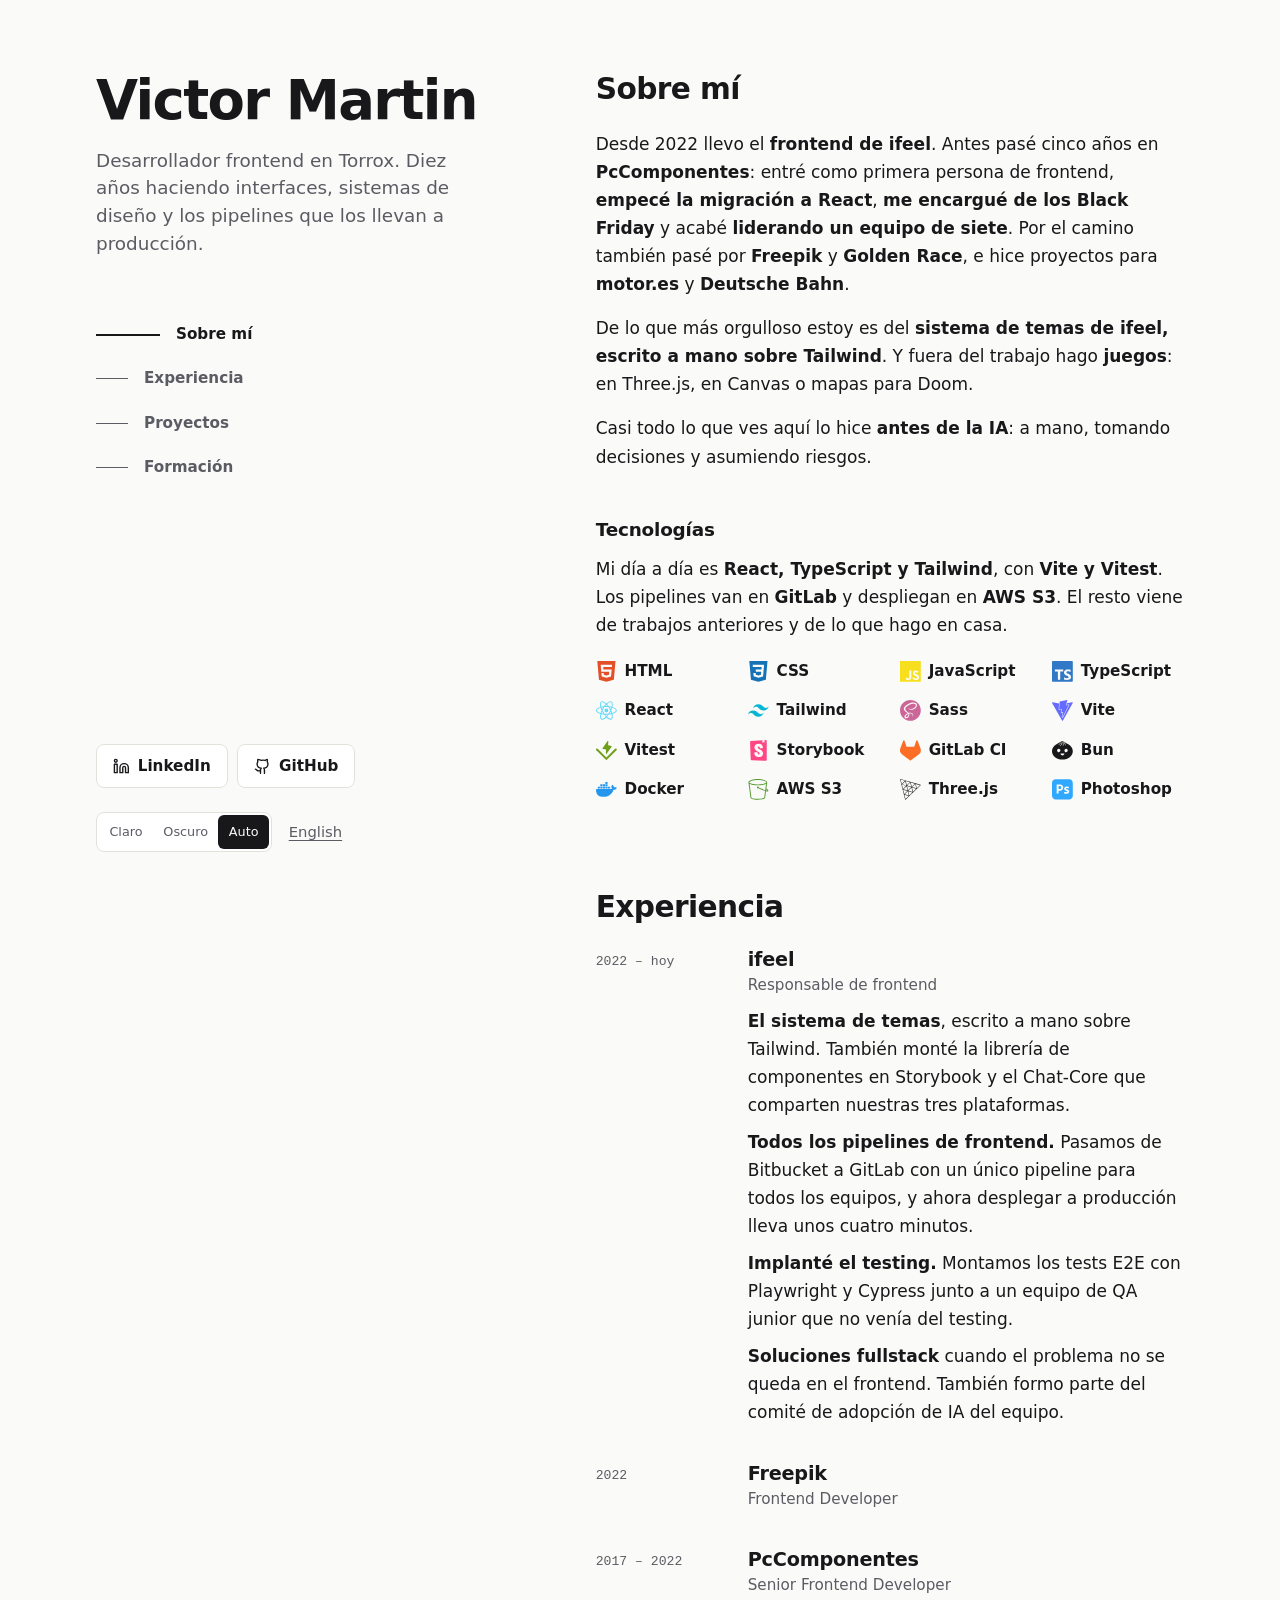
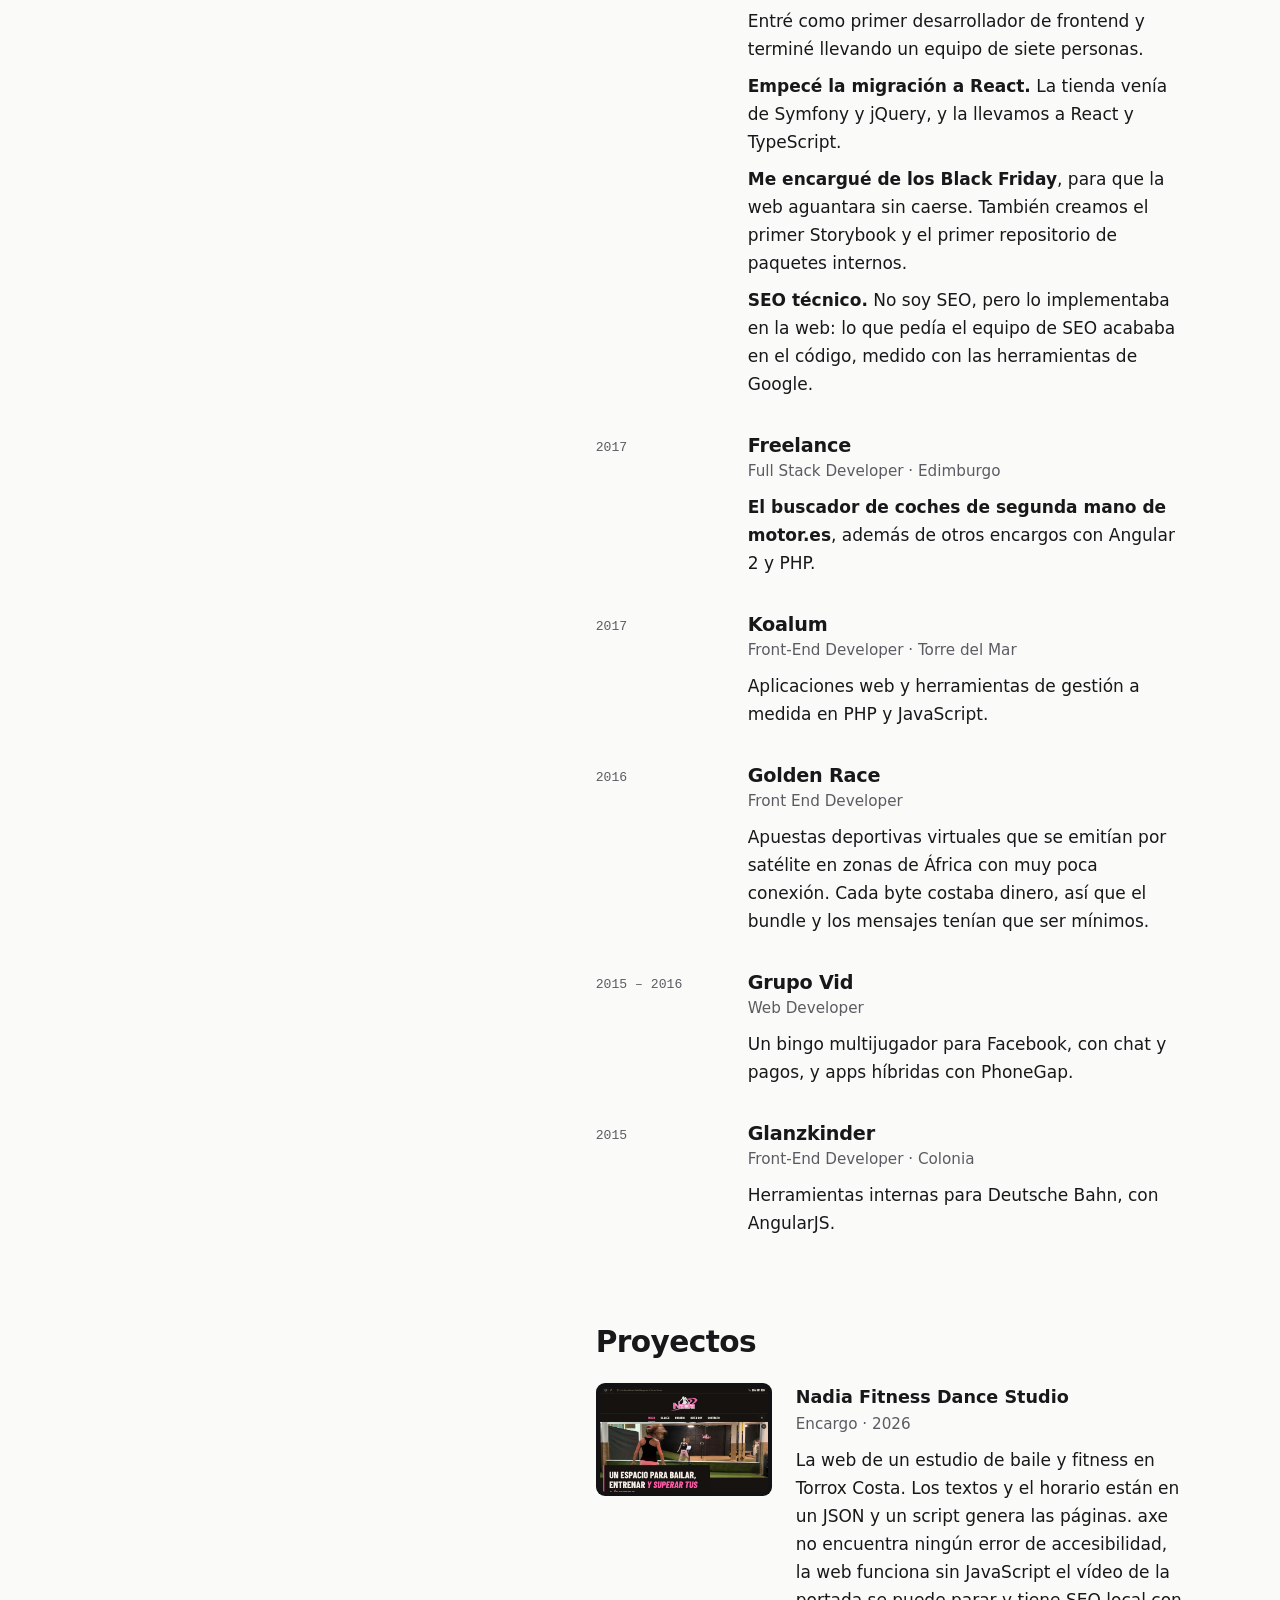
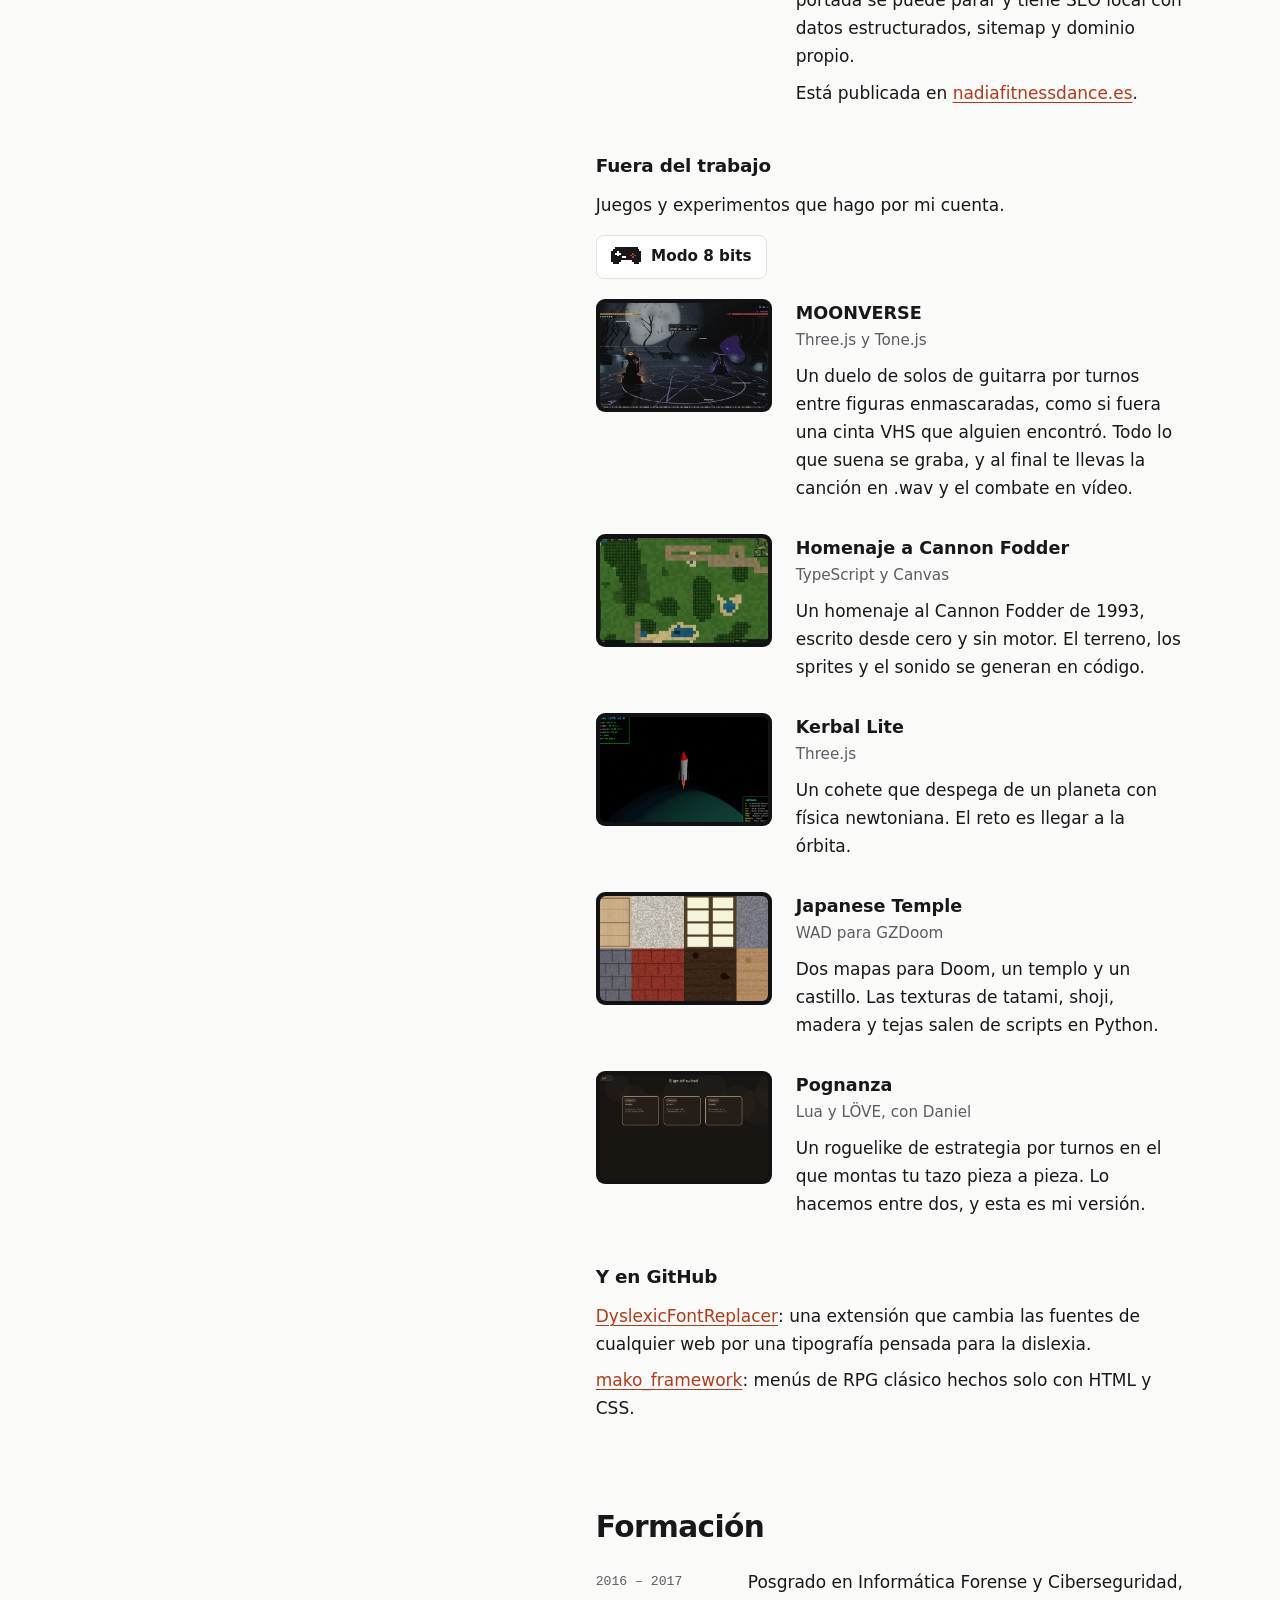
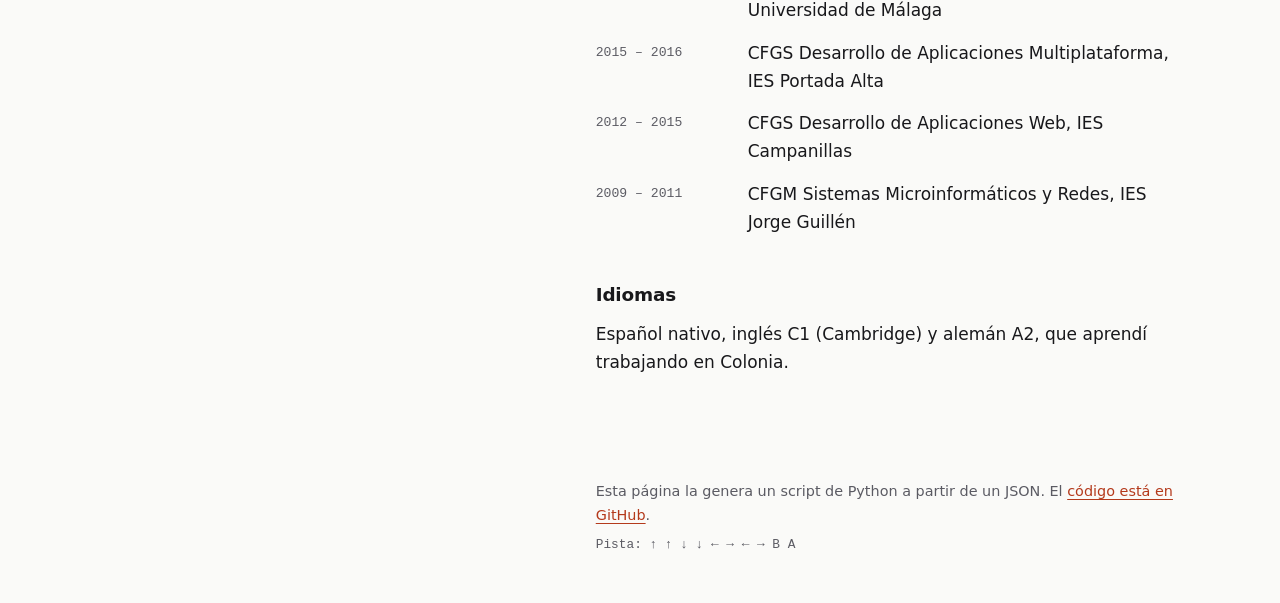
==== commit be440ddc: "Mention technical SEO at PcComponentes and local SEO on the Nadia site Co-Authored-By: Claude Opus 5" ====
--- a/index.html
+++ b/index.html
@@ -16,8 +16,8 @@
 <meta name="twitter:card" content="summary_large_image">
 <link rel="icon" href="assets/img/favicon.svg" type="image/svg+xml">
 <script>try{var t=localStorage.getItem("theme");if(t==="dark"||t==="light"||t==="8bit")document.documentElement.dataset.theme=t}catch(_){}</script>
-<link rel="stylesheet" href="assets/css/site.css?v=8">
-<script src="assets/js/site.js?v=5" defer></script>
+<link rel="stylesheet" href="assets/css/site.css?v=10">
+<script src="assets/js/site.js?v=6" defer></script>
 </head>
 <body>
 <a class="skip" href="#main">Saltar al contenido</a>
@@ -25,6 +25,7 @@
 <header class="side">
 <div class="tools"><div class="seg" role="group" aria-label="Tema" hidden><button type="button" data-theme-set="light" aria-pressed="false">Claro</button><button type="button" data-theme-set="dark" aria-pressed="false">Oscuro</button><button type="button" data-theme-set="auto" aria-pressed="false">Auto</button></div><a class="lang" href="en/" hreflang="en" lang="en">English</a></div>
 <h1 id="t-intro"><a href="./">Victor Martin</a></h1>
+<p class="hud" aria-hidden="true">LV 10 · CLASE: FRONTEND</p>
 <p class="lead">Desarrollador frontend en Torrox. Diez años haciendo interfaces, sistemas de diseño y los pipelines que los llevan a producción.</p>
 <nav aria-label="Secciones"><ul class="toc"><li><a href="./#sobre-mi">Sobre mí</a></li><li><a href="./#experiencia">Experiencia</a></li><li><a href="./#proyectos">Proyectos</a></li><li><a href="./#formacion">Formación</a></li></ul></nav>
 <p class="social"><a class="btn" href="https://www.linkedin.com/in/victor-martin-rodriguez/" target="_blank" rel="noopener"><svg class="i" viewBox="0 0 24 24" fill="none" stroke="currentColor" stroke-width="2" stroke-linecap="round" stroke-linejoin="round" aria-hidden="true" focusable="false"><path d="M16 8a6 6 0 0 1 6 6v7h-4v-7a2 2 0 0 0-4 0v7h-4v-7a6 6 0 0 1 6-6z"/><rect x="2" y="9" width="4" height="12"/><circle cx="4" cy="4" r="2"/></svg>LinkedIn<span class="sr-only"> (se abre en otra pestaña)</span></a><a class="btn" href="https://github.com/negimaru" target="_blank" rel="noopener"><svg class="i" viewBox="0 0 24 24" fill="none" stroke="currentColor" stroke-width="2" stroke-linecap="round" stroke-linejoin="round" aria-hidden="true" focusable="false"><path d="M15 22v-4a4.8 4.8 0 0 0-1-3.5c3 0 6-2 6-5.5.1-1.3-.3-2.5-1-3.5.3-1.2.3-2.4 0-3.5 0 0-1 0-3 1.5a10.4 10.4 0 0 0-5.5 0C6.5 2 5.5 2 5.5 2c-.3 1.1-.3 2.3 0 3.5A5.4 5.4 0 0 0 4.5 9c0 3.5 3 5.5 6 5.5-.4.5-.8 1-1 1.6-.2.6-.3 1.2-.2 1.9v4"/><path d="M9 18c-4.5 2-5-2-7-2"/></svg>GitHub<span class="sr-only"> (se abre en otra pestaña)</span></a></p>
@@ -41,12 +42,12 @@
 
 <section id="experiencia" class="sec" aria-labelledby="t-work">
 <h2 id="t-work">Experiencia</h2>
-<ol class="rows"><li class="row"><p class="when">2022 – hoy</p><div class="what"><h3>ifeel</h3><p class="role">Responsable de frontend</p><p><strong>El sistema de temas</strong>, escrito a mano sobre Tailwind. También monté la librería de componentes en Storybook y el Chat-Core que comparten nuestras tres plataformas.</p><p><strong>Todos los pipelines de frontend.</strong> Pasamos de Bitbucket a GitLab con un único pipeline para todos los equipos, y ahora desplegar a producción lleva unos cuatro minutos.</p><p><strong>Implanté el testing.</strong> Montamos los tests E2E con Playwright y Cypress junto a un equipo de QA junior que no venía del testing.</p><p><strong>Soluciones fullstack</strong> cuando el problema no se queda en el frontend. También formo parte del comité de adopción de IA del equipo.</p></div></li><li class="row"><p class="when">2022</p><div class="what"><h3>Freepik</h3><p class="role">Frontend Developer</p></div></li><li class="row"><p class="when">2017 – 2022</p><div class="what"><h3>PcComponentes</h3><p class="role">Senior Frontend Developer</p><p>Entré como primer desarrollador de frontend y terminé llevando un equipo de siete personas.</p><p><strong>Empecé la migración a React.</strong> La tienda venía de Symfony y jQuery, y la llevamos a React y TypeScript.</p><p><strong>Me encargué de los Black Friday</strong>, para que la web aguantara sin caerse. También creamos el primer Storybook y el primer repositorio de paquetes internos.</p></div></li><li class="row"><p class="when">2017</p><div class="what"><h3>Freelance</h3><p class="role">Full Stack Developer · Edimburgo</p><p><strong>El buscador de coches de segunda mano de motor.es</strong>, además de otros encargos con Angular 2 y PHP.</p></div></li><li class="row"><p class="when">2017</p><div class="what"><h3>Koalum</h3><p class="role">Front-End Developer · Torre del Mar</p><p>Aplicaciones web y herramientas de gestión a medida en PHP y JavaScript.</p></div></li><li class="row"><p class="when">2016</p><div class="what"><h3>Golden Race</h3><p class="role">Front End Developer</p><p>Apuestas deportivas virtuales que se emitían por satélite en zonas de África con muy poca conexión. Cada byte costaba dinero, así que el bundle y los mensajes tenían que ser mínimos.</p></div></li><li class="row"><p class="when">2015 – 2016</p><div class="what"><h3>Grupo Vid</h3><p class="role">Web Developer</p><p>Un bingo multijugador para Facebook, con chat y pagos, y apps híbridas con PhoneGap.</p></div></li><li class="row"><p class="when">2015</p><div class="what"><h3>Glanzkinder</h3><p class="role">Front-End Developer · Colonia</p><p>Herramientas internas para Deutsche Bahn, con AngularJS.</p></div></li></ol>
+<ol class="rows"><li class="row"><p class="when">2022 – hoy</p><div class="what"><h3>ifeel</h3><p class="role">Responsable de frontend</p><p><strong>El sistema de temas</strong>, escrito a mano sobre Tailwind. También monté la librería de componentes en Storybook y el Chat-Core que comparten nuestras tres plataformas.</p><p><strong>Todos los pipelines de frontend.</strong> Pasamos de Bitbucket a GitLab con un único pipeline para todos los equipos, y ahora desplegar a producción lleva unos cuatro minutos.</p><p><strong>Implanté el testing.</strong> Montamos los tests E2E con Playwright y Cypress junto a un equipo de QA junior que no venía del testing.</p><p><strong>Soluciones fullstack</strong> cuando el problema no se queda en el frontend. También formo parte del comité de adopción de IA del equipo.</p></div></li><li class="row"><p class="when">2022</p><div class="what"><h3>Freepik</h3><p class="role">Frontend Developer</p></div></li><li class="row"><p class="when">2017 – 2022</p><div class="what"><h3>PcComponentes</h3><p class="role">Senior Frontend Developer</p><p>Entré como primer desarrollador de frontend y terminé llevando un equipo de siete personas.</p><p><strong>Empecé la migración a React.</strong> La tienda venía de Symfony y jQuery, y la llevamos a React y TypeScript.</p><p><strong>Me encargué de los Black Friday</strong>, para que la web aguantara sin caerse. También creamos el primer Storybook y el primer repositorio de paquetes internos.</p><p><strong>SEO técnico.</strong> No soy SEO, pero lo implementaba en la web: lo que pedía el equipo de SEO acababa en el código, medido con las herramientas de Google.</p></div></li><li class="row"><p class="when">2017</p><div class="what"><h3>Freelance</h3><p class="role">Full Stack Developer · Edimburgo</p><p><strong>El buscador de coches de segunda mano de motor.es</strong>, además de otros encargos con Angular 2 y PHP.</p></div></li><li class="row"><p class="when">2017</p><div class="what"><h3>Koalum</h3><p class="role">Front-End Developer · Torre del Mar</p><p>Aplicaciones web y herramientas de gestión a medida en PHP y JavaScript.</p></div></li><li class="row"><p class="when">2016</p><div class="what"><h3>Golden Race</h3><p class="role">Front End Developer</p><p>Apuestas deportivas virtuales que se emitían por satélite en zonas de África con muy poca conexión. Cada byte costaba dinero, así que el bundle y los mensajes tenían que ser mínimos.</p></div></li><li class="row"><p class="when">2015 – 2016</p><div class="what"><h3>Grupo Vid</h3><p class="role">Web Developer</p><p>Un bingo multijugador para Facebook, con chat y pagos, y apps híbridas con PhoneGap.</p></div></li><li class="row"><p class="when">2015</p><div class="what"><h3>Glanzkinder</h3><p class="role">Front-End Developer · Colonia</p><p>Herramientas internas para Deutsche Bahn, con AngularJS.</p></div></li></ol>
 </section>
 
 <section id="proyectos" class="sec" aria-labelledby="t-proj">
 <h2 id="t-proj">Proyectos</h2>
-<ul class="projs"><li class="proj"><figure class="screen"><img src="assets/img/nadia.webp" width="1200" height="750" alt="Portada de la web de Nadia Fitness Dance Studio" loading="lazy" decoding="async"></figure><div><h3>Nadia Fitness Dance Studio</h3><p class="role">Encargo · 2026</p><p>La web de un estudio de baile y fitness en Torrox Costa. Los textos y el horario están en un JSON y un script genera las páginas. axe no encuentra ningún error de accesibilidad, la web funciona sin JavaScript y el vídeo de la portada se puede parar.</p><p>Está publicada en <a href="https://nadiafitnessdance.es/" target="_blank" rel="noopener">nadiafitnessdance.es<span class="sr-only"> (se abre en otra pestaña)</span></a>.</p></div></li></ul>
+<ul class="projs"><li class="proj"><figure class="screen"><img src="assets/img/nadia.webp" width="1200" height="750" alt="Portada de la web de Nadia Fitness Dance Studio" loading="lazy" decoding="async"></figure><div><h3>Nadia Fitness Dance Studio</h3><p class="role">Encargo · 2026</p><p>La web de un estudio de baile y fitness en Torrox Costa. Los textos y el horario están en un JSON y un script genera las páginas. axe no encuentra ningún error de accesibilidad, la web funciona sin JavaScript el vídeo de la portada se puede parar y tiene SEO local con datos estructurados, sitemap y dominio propio.</p><p>Está publicada en <a href="https://nadiafitnessdance.es/" target="_blank" rel="noopener">nadiafitnessdance.es<span class="sr-only"> (se abre en otra pestaña)</span></a>.</p></div></li></ul>
 <h3 class="sub">Fuera del trabajo</h3>
 <p>Juegos y experimentos que hago por mi cuenta.</p>
 <p><button class="play8" type="button" aria-pressed="false" hidden><svg class="pad" viewBox="0 0 16 10" shape-rendering="crispEdges" aria-hidden="true" focusable="false"><rect x="2" y="0" width="1" height="1" fill="currentColor"/><rect x="3" y="0" width="1" height="1" fill="currentColor"/><rect x="4" y="0" width="1" height="1" fill="currentColor"/><rect x="5" y="0" width="1" height="1" fill="currentColor"/><rect x="6" y="0" width="1" height="1" fill="currentColor"/><rect x="7" y="0" width="1" height="1" fill="currentColor"/><rect x="8" y="0" width="1" height="1" fill="currentColor"/><rect x="9" y="0" width="1" height="1" fill="currentColor"/><rect x="10" y="0" width="1" height="1" fill="currentColor"/><rect x="11" y="0" width="1" height="1" fill="currentColor"/><rect x="12" y="0" width="1" height="1" fill="currentColor"/><rect x="13" y="0" width="1" height="1" fill="currentColor"/><rect x="1" y="1" width="1" height="1" fill="currentColor"/><rect x="2" y="1" width="1" height="1" fill="currentColor"/><rect x="3" y="1" width="1" height="1" fill="currentColor"/><rect x="4" y="1" width="1" height="1" fill="currentColor"/><rect x="5" y="1" width="1" height="1" fill="currentColor"/><rect x="6" y="1" width="1" height="1" fill="currentColor"/><rect x="7" y="1" width="1" height="1" fill="currentColor"/><rect x="8" y="1" width="1" height="1" fill="currentColor"/><rect x="9" y="1" width="1" height="1" fill="currentColor"/><rect x="10" y="1" width="1" height="1" fill="currentColor"/><rect x="11" y="1" width="1" height="1" fill="currentColor"/><rect x="12" y="1" width="1" height="1" fill="currentColor"/><rect x="13" y="1" width="1" height="1" fill="currentColor"/><rect x="14" y="1" width="1" height="1" fill="currentColor"/><rect x="0" y="2" width="1" height="1" fill="currentColor"/><rect x="1" y="2" width="1" height="1" fill="currentColor"/><rect x="2" y="2" width="1" height="1" fill="currentColor"/><rect x="3" y="2" width="1" height="1" fill="var(--bg)"/><rect x="4" y="2" width="1" height="1" fill="currentColor"/><rect x="5" y="2" width="1" height="1" fill="currentColor"/><rect x="6" y="2" width="1" height="1" fill="currentColor"/><rect x="7" y="2" width="1" height="1" fill="currentColor"/><rect x="8" y="2" width="1" height="1" fill="currentColor"/><rect x="9" y="2" width="1" height="1" fill="currentColor"/><rect x="10" y="2" width="1" height="1" fill="currentColor"/><rect x="11" y="2" width="1" height="1" fill="currentColor"/><rect x="12" y="2" width="1" height="1" fill="currentColor"/><rect x="13" y="2" width="1" height="1" fill="currentColor"/><rect x="14" y="2" width="1" height="1" fill="currentColor"/><rect x="15" y="2" width="1" height="1" fill="currentColor"/><rect x="0" y="3" width="1" height="1" fill="currentColor"/><rect x="1" y="3" width="1" height="1" fill="currentColor"/><rect x="2" y="3" width="1" height="1" fill="var(--bg)"/><rect x="3" y="3" width="1" height="1" fill="var(--bg)"/><rect x="4" y="3" width="1" height="1" fill="var(--bg)"/><rect x="5" y="3" width="1" height="1" fill="currentColor"/><rect x="6" y="3" width="1" height="1" fill="currentColor"/><rect x="7" y="3" width="1" height="1" fill="currentColor"/><rect x="8" y="3" width="1" height="1" fill="currentColor"/><rect x="9" y="3" width="1" height="1" fill="currentColor"/><rect x="10" y="3" width="1" height="1" fill="currentColor"/><rect x="11" y="3" width="1" height="1" fill="var(--accent)"/><rect x="12" y="3" width="1" height="1" fill="currentColor"/><rect x="13" y="3" width="1" height="1" fill="currentColor"/><rect x="14" y="3" width="1" height="1" fill="currentColor"/><rect x="15" y="3" width="1" height="1" fill="currentColor"/><rect x="0" y="4" width="1" height="1" fill="currentColor"/><rect x="1" y="4" width="1" height="1" fill="currentColor"/><rect x="2" y="4" width="1" height="1" fill="currentColor"/><rect x="3" y="4" width="1" height="1" fill="var(--bg)"/><rect x="4" y="4" width="1" height="1" fill="currentColor"/><rect x="5" y="4" width="1" height="1" fill="currentColor"/><rect x="6" y="4" width="1" height="1" fill="currentColor"/><rect x="7" y="4" width="1" height="1" fill="currentColor"/><rect x="8" y="4" width="1" height="1" fill="currentColor"/><rect x="9" y="4" width="1" height="1" fill="currentColor"/><rect x="10" y="4" width="1" height="1" fill="var(--accent)"/><rect x="11" y="4" width="1" height="1" fill="currentColor"/><rect x="12" y="4" width="1" height="1" fill="var(--accent)"/><rect x="13" y="4" width="1" height="1" fill="currentColor"/><rect x="14" y="4" width="1" height="1" fill="currentColor"/><rect x="15" y="4" width="1" height="1" fill="currentColor"/><rect x="0" y="5" width="1" height="1" fill="currentColor"/><rect x="1" y="5" width="1" height="1" fill="currentColor"/><rect x="2" y="5" width="1" height="1" fill="currentColor"/><rect x="3" y="5" width="1" height="1" fill="currentColor"/><rect x="4" y="5" width="1" height="1" fill="currentColor"/><rect x="5" y="5" width="1" height="1" fill="currentColor"/><rect x="6" y="5" width="1" height="1" fill="var(--bg)"/><rect x="7" y="5" width="1" height="1" fill="var(--bg)"/><rect x="8" y="5" width="1" height="1" fill="currentColor"/><rect x="9" y="5" width="1" height="1" fill="currentColor"/><rect x="10" y="5" width="1" height="1" fill="currentColor"/><rect x="11" y="5" width="1" height="1" fill="var(--accent)"/><rect x="12" y="5" width="1" height="1" fill="currentColor"/><rect x="13" y="5" width="1" height="1" fill="currentColor"/><rect x="14" y="5" width="1" height="1" fill="currentColor"/><rect x="15" y="5" width="1" height="1" fill="currentColor"/><rect x="0" y="6" width="1" height="1" fill="currentColor"/><rect x="1" y="6" width="1" height="1" fill="currentColor"/><rect x="2" y="6" width="1" height="1" fill="currentColor"/><rect x="3" y="6" width="1" height="1" fill="currentColor"/><rect x="4" y="6" width="1" height="1" fill="currentColor"/><rect x="5" y="6" width="1" height="1" fill="currentColor"/><rect x="6" y="6" width="1" height="1" fill="currentColor"/><rect x="7" y="6" width="1" height="1" fill="currentColor"/><rect x="8" y="6" width="1" height="1" fill="currentColor"/><rect x="9" y="6" width="1" height="1" fill="currentColor"/><rect x="10" y="6" width="1" height="1" fill="currentColor"/><rect x="11" y="6" width="1" height="1" fill="currentColor"/><rect x="12" y="6" width="1" height="1" fill="currentColor"/><rect x="13" y="6" width="1" height="1" fill="currentColor"/><rect x="14" y="6" width="1" height="1" fill="currentColor"/><rect x="15" y="6" width="1" height="1" fill="currentColor"/><rect x="0" y="7" width="1" height="1" fill="currentColor"/><rect x="1" y="7" width="1" height="1" fill="currentColor"/><rect x="2" y="7" width="1" height="1" fill="currentColor"/><rect x="3" y="7" width="1" height="1" fill="currentColor"/><rect x="4" y="7" width="1" height="1" fill="currentColor"/><rect x="11" y="7" width="1" height="1" fill="currentColor"/><rect x="12" y="7" width="1" height="1" fill="currentColor"/><rect x="13" y="7" width="1" height="1" fill="currentColor"/><rect x="14" y="7" width="1" height="1" fill="currentColor"/><rect x="15" y="7" width="1" height="1" fill="currentColor"/><rect x="1" y="8" width="1" height="1" fill="currentColor"/><rect x="2" y="8" width="1" height="1" fill="currentColor"/><rect x="3" y="8" width="1" height="1" fill="currentColor"/><rect x="12" y="8" width="1" height="1" fill="currentColor"/><rect x="13" y="8" width="1" height="1" fill="currentColor"/><rect x="14" y="8" width="1" height="1" fill="currentColor"/></svg>Modo 8 bits</button></p>
--- a/assets/css/site.css
+++ b/assets/css/site.css
@@ -117,18 +117,80 @@
 }
 
 /* Easter egg: "8-bit mode", a hidden fourth theme (button in Outside work, or the Konami code).
-   Amber CRT palette, monospaced type, square corners, pixelated images. No glow or scanlines (rule 1). */
+   Four-tone amber palette, pixel fonts (OFL, self-hosted, downloaded only in this mode), stepped pixel borders,
+   images re-drawn at low resolution by site.js. Hard-edged shapes only: no glow or scanlines (rule 1). */
+@font-face { font-family: "Pixel Display"; src: url("../fonts/PressStart2P-Regular.woff2") format("woff2"); font-display: swap; }
+@font-face { font-family: "Pixel Text"; src: url("../fonts/VT323-Regular.woff2") format("woff2"); font-display: swap; }
 :root[data-theme="8bit"] {
-  --bg: #120D06; --surface: #1C140A; --ink: #FFC266; --muted: #D9954A; --line: #4A3317; --accent: #FF7A4D; --bezel: #000;
-  --font: var(--mono);
+  --bg: #120D06; --surface: #1E150A; --ink: #FFC266; --muted: #D9954A; --line: #6B3F12; --accent: #FF7A4D; --bezel: #120D06;
+  --font: "Pixel Text", var(--mono);
+  --px: 4px;
   color-scheme: dark;
+  cursor: url("data:image/svg+xml,%3Csvg xmlns='http://www.w3.org/2000/svg' width='22' height='22' shape-rendering='crispEdges'%3E%3Cpath d='M0 0h3v3H0zM0 3h3v3H0zM3 3h3v3H3zM0 6h3v3H0zM3 6h3v3H3zM6 6h3v3H6zM0 9h3v3H0zM3 9h3v3H3zM6 9h3v3H6zM9 9h3v3H9zM0 12h3v3H0zM3 12h3v3H3zM0 15h3v3H0z' fill='%23FFC266'/%3E%3C/svg%3E") 0 0, auto;
 }
+:root[data-theme="8bit"] body { font-size: 1.4rem; line-height: 1.35; }
 :root[data-theme="8bit"] *, :root[data-theme="8bit"] *::before { border-radius: 0 !important; }
+:root[data-theme="8bit"] h1, :root[data-theme="8bit"] h2, :root[data-theme="8bit"] h3,
+:root[data-theme="8bit"] .toc a, :root[data-theme="8bit"] .btn, :root[data-theme="8bit"] .play8, :root[data-theme="8bit"] .seg button {
+  font-family: "Pixel Display", var(--mono); letter-spacing: 0; font-weight: 400;
+}
+:root[data-theme="8bit"] .side h1 { font-size: clamp(1.5rem, 2.8vw, 2.1rem); line-height: 1.45; }   /* rule 4 */
+:root[data-theme="8bit"] h2 { font-size: 1.15rem; line-height: 1.6; }
+:root[data-theme="8bit"] h2::before { content: "▶ "; color: var(--accent); }
+:root[data-theme="8bit"] h3, :root[data-theme="8bit"] .sub { font-size: .8rem; line-height: 1.7; }
+:root[data-theme="8bit"] .toc a, :root[data-theme="8bit"] .btn, :root[data-theme="8bit"] .play8 { font-size: .7rem; }
+:root[data-theme="8bit"] .seg button { font-size: .55rem; }
+:root[data-theme="8bit"] .when, :root[data-theme="8bit"] .stack, :root[data-theme="8bit"] .konami { font-family: "Pixel Text", var(--mono); font-size: 1.1rem; }
+:root[data-theme="8bit"] strong { font-weight: 400; color: var(--accent); }
+/* Stepped pixel border: four hard shadows, no blur */
+:root[data-theme="8bit"] .btn, :root[data-theme="8bit"] .play8, :root[data-theme="8bit"] .seg, :root[data-theme="8bit"] .screen {
+  border: 0;
+  box-shadow: 0 calc(-1 * var(--px)) 0 0 var(--line), 0 var(--px) 0 0 var(--line), calc(-1 * var(--px)) 0 0 0 var(--line), var(--px) 0 0 0 var(--line);
+  margin-left: var(--px);
+}
+:root[data-theme="8bit"] .btn:hover, :root[data-theme="8bit"] .play8[aria-pressed="true"] {
+  box-shadow: 0 calc(-1 * var(--px)) 0 0 var(--accent), 0 var(--px) 0 0 var(--accent), calc(-1 * var(--px)) 0 0 0 var(--accent), var(--px) 0 0 0 var(--accent);
+  color: var(--accent);
+}
+:root[data-theme="8bit"] .screen { padding: 0; }
 :root[data-theme="8bit"] img { image-rendering: pixelated; }
-:root[data-theme="8bit"] h1, :root[data-theme="8bit"] h2, :root[data-theme="8bit"] h3 { letter-spacing: 0; }
+:root[data-theme="8bit"] .tech svg { shape-rendering: crispEdges; }
 :root[data-theme="8bit"] .tech svg path { fill: currentColor; }
+:root[data-theme="8bit"] ::selection { background: var(--ink); color: var(--bg); }
 .play8 { display: inline-flex; align-items: center; gap: .6rem; margin-top: 1rem; min-height: 2.75rem; padding: .5rem .9rem; border: 1px solid var(--line); border-radius: 8px; background: var(--surface); color: var(--ink); font: 600 .95rem/1 var(--font); cursor: pointer; }
 .play8:hover { border-color: var(--ink); }
 .play8[aria-pressed="true"] { border-color: var(--accent); color: var(--accent); }
 .pad { width: 1.9rem; height: auto; }
 .konami { margin-top: .4rem; font-family: var(--mono); font-size: .8rem; }
+:root[data-theme="8bit"] .lead { font-size: 1.5rem; line-height: 1.3; }
+:root[data-theme="8bit"] .role, :root[data-theme="8bit"] .lang, :root[data-theme="8bit"] .foot { font-size: 1.2rem; }
+
+/* 8-bit mode, NES-style pieces. Pixel-cornered frames use the border-image technique from NES.css
+   (https://github.com/nostalgic-css/NES.css, MIT): a 5x5 SVG ring, sliced at 2, outset by 2. */
+.hud { display: none; }
+:root[data-theme="8bit"] .hud { display: block; margin-top: 1rem; font-family: "Pixel Display", var(--mono); font-size: .7rem; color: var(--accent); }
+:root[data-theme="8bit"] .sec, :root[data-theme="8bit"] .btn, :root[data-theme="8bit"] .play8, :root[data-theme="8bit"] .seg,
+:root[data-theme="8bit"] .screen, :root[data-theme="8bit"] .tech {
+  border-style: solid; border-width: 4px; box-shadow: none; margin-left: 0;
+  border-image-slice: 2; border-image-width: 2; border-image-outset: 2; border-image-repeat: stretch;
+  border-image-source: url("data:image/svg+xml,%3Csvg xmlns='http://www.w3.org/2000/svg' width='5' height='5'%3E%3Cpath d='M2 1h1v1H2zM1 2h1v1H1zM3 2h1v1H3zM2 3h1v1H2z' fill='%236B3F12'/%3E%3C/svg%3E");
+}
+/* Sections become dialog windows with the title set into the frame */
+:root[data-theme="8bit"] .sec { padding: 2.25rem 1.5rem 1.75rem; margin: 0 0 3.5rem; }
+:root[data-theme="8bit"] .sec h2 { display: table; margin: -3.2rem 0 1.25rem -.5rem; padding: 0 .5rem; background: var(--bg); }
+@media (min-width: 64rem) { :root[data-theme="8bit"] main { padding-top: 5.5rem; } }
+/* Raised buttons that press in */
+:root[data-theme="8bit"] .btn, :root[data-theme="8bit"] .play8 { background: var(--surface); box-shadow: inset -4px -4px 0 0 var(--line); padding: .7rem 1.1rem .8rem .9rem; }
+:root[data-theme="8bit"] .btn:hover, :root[data-theme="8bit"] .play8:hover { box-shadow: inset -4px -4px 0 0 var(--accent); color: var(--accent); }
+:root[data-theme="8bit"] .btn:active, :root[data-theme="8bit"] .play8:active { box-shadow: inset 4px 4px 0 0 var(--line); }
+:root[data-theme="8bit"] .play8[aria-pressed="true"] { box-shadow: inset 4px 4px 0 0 var(--line); color: var(--accent); }
+:root[data-theme="8bit"] .social { gap: 1.1rem; }
+:root[data-theme="8bit"] .seg { padding: 0; }
+:root[data-theme="8bit"] .seg button[aria-pressed="true"] { background: var(--ink); color: var(--bg); }
+/* RPG menu: a single ▶ marks where you are */
+:root[data-theme="8bit"] .toc a::before { content: "▶"; width: auto; height: auto; background: none; color: var(--accent); visibility: hidden; font-size: .7rem; }
+:root[data-theme="8bit"] .toc a[aria-current="true"]::before, :root[data-theme="8bit"] .toc a:hover::before { visibility: visible; width: auto; height: auto; }
+/* Technologies as inventory slots */
+:root[data-theme="8bit"] .techs { gap: 1.1rem; }
+:root[data-theme="8bit"] .tech { flex-direction: column; justify-content: center; gap: .4rem; padding: .7rem .25rem .5rem; background: var(--surface); text-align: center; font-size: 1.05rem; line-height: 1.1; }
+:root[data-theme="8bit"] .screen { border-width: 4px; }
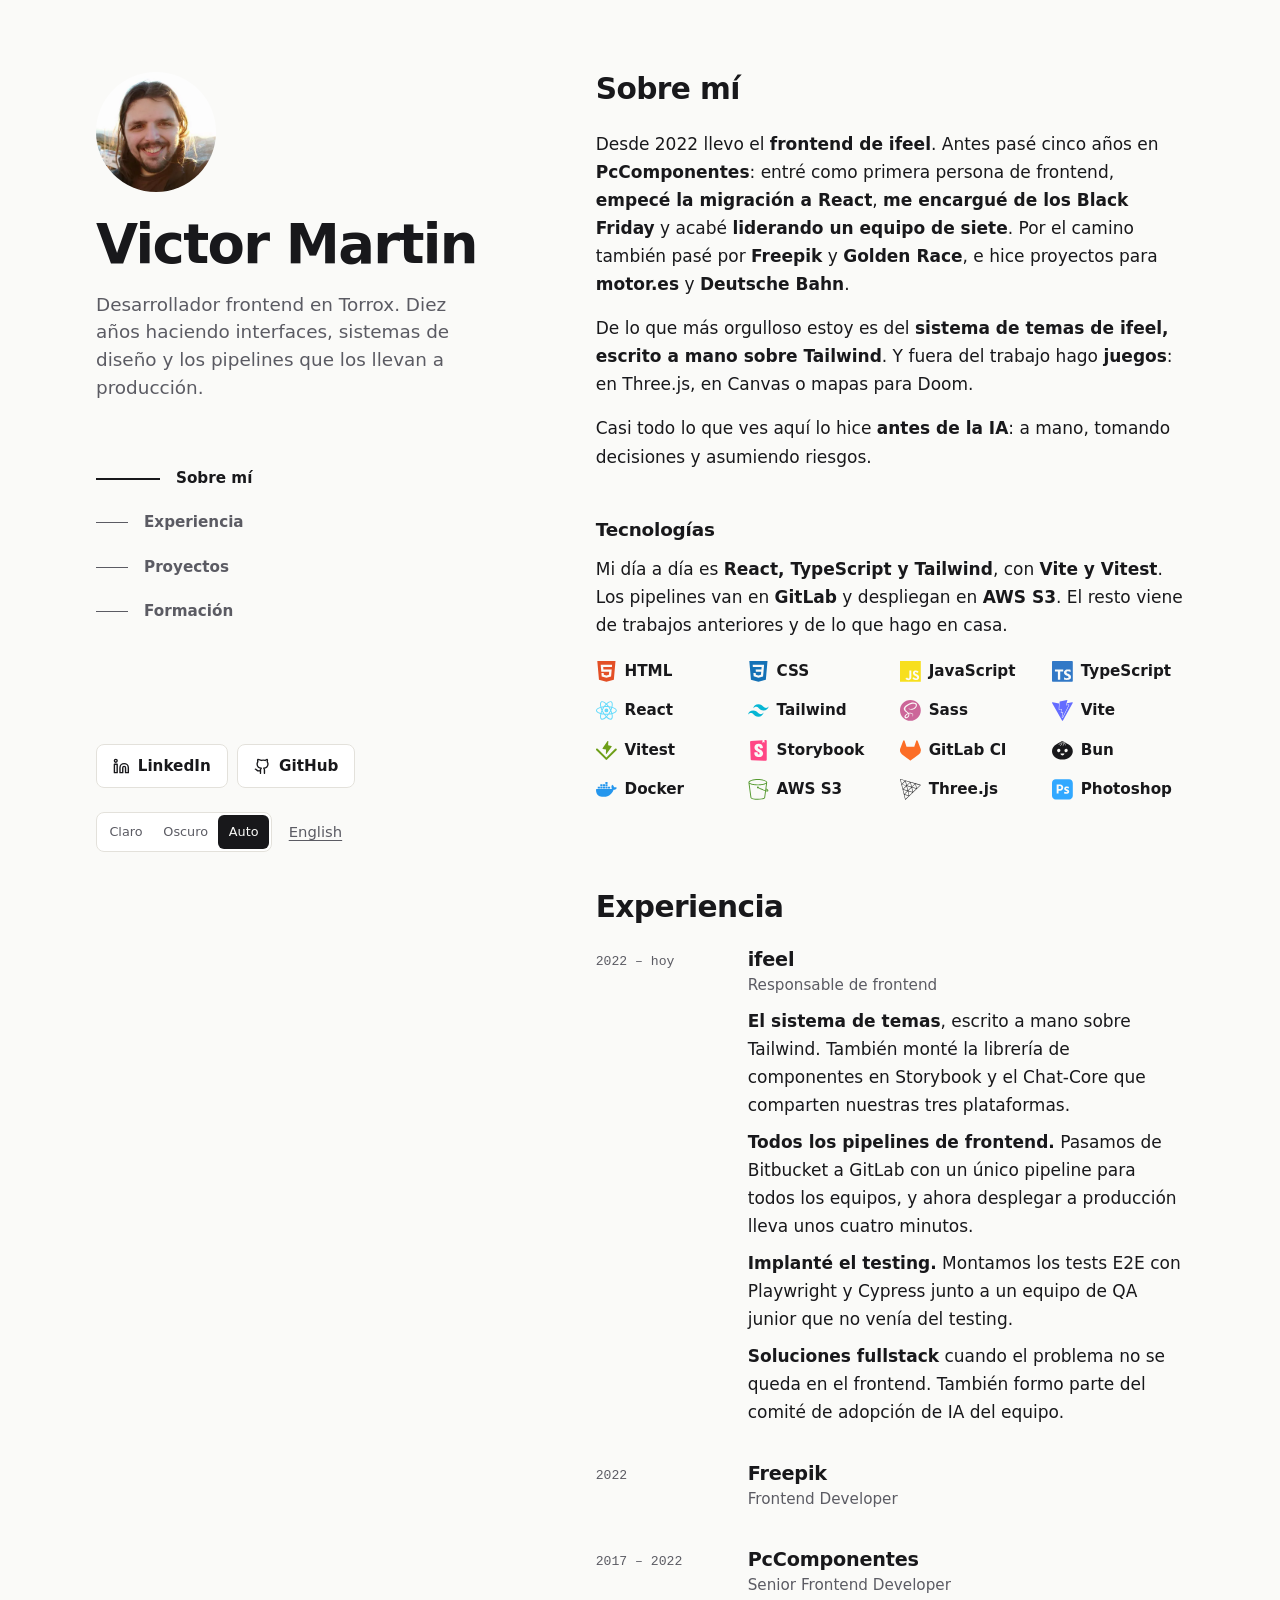
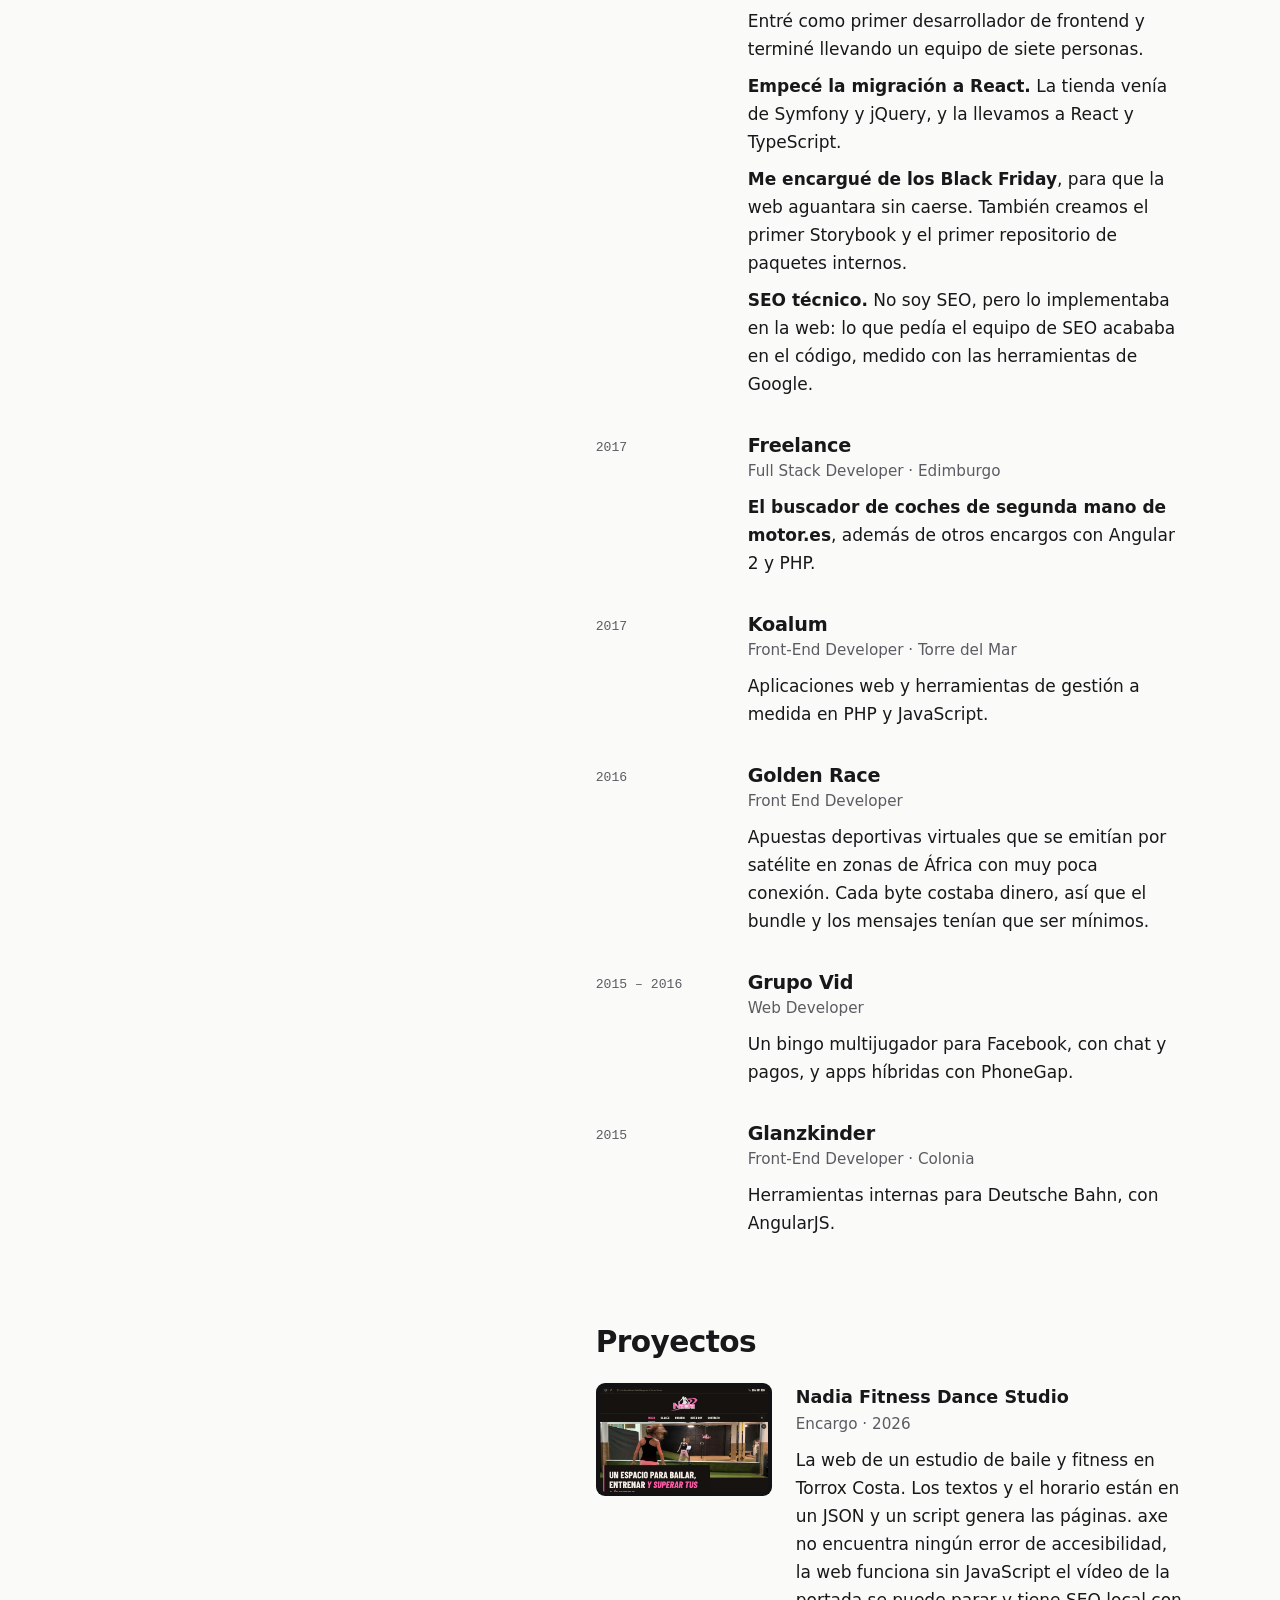
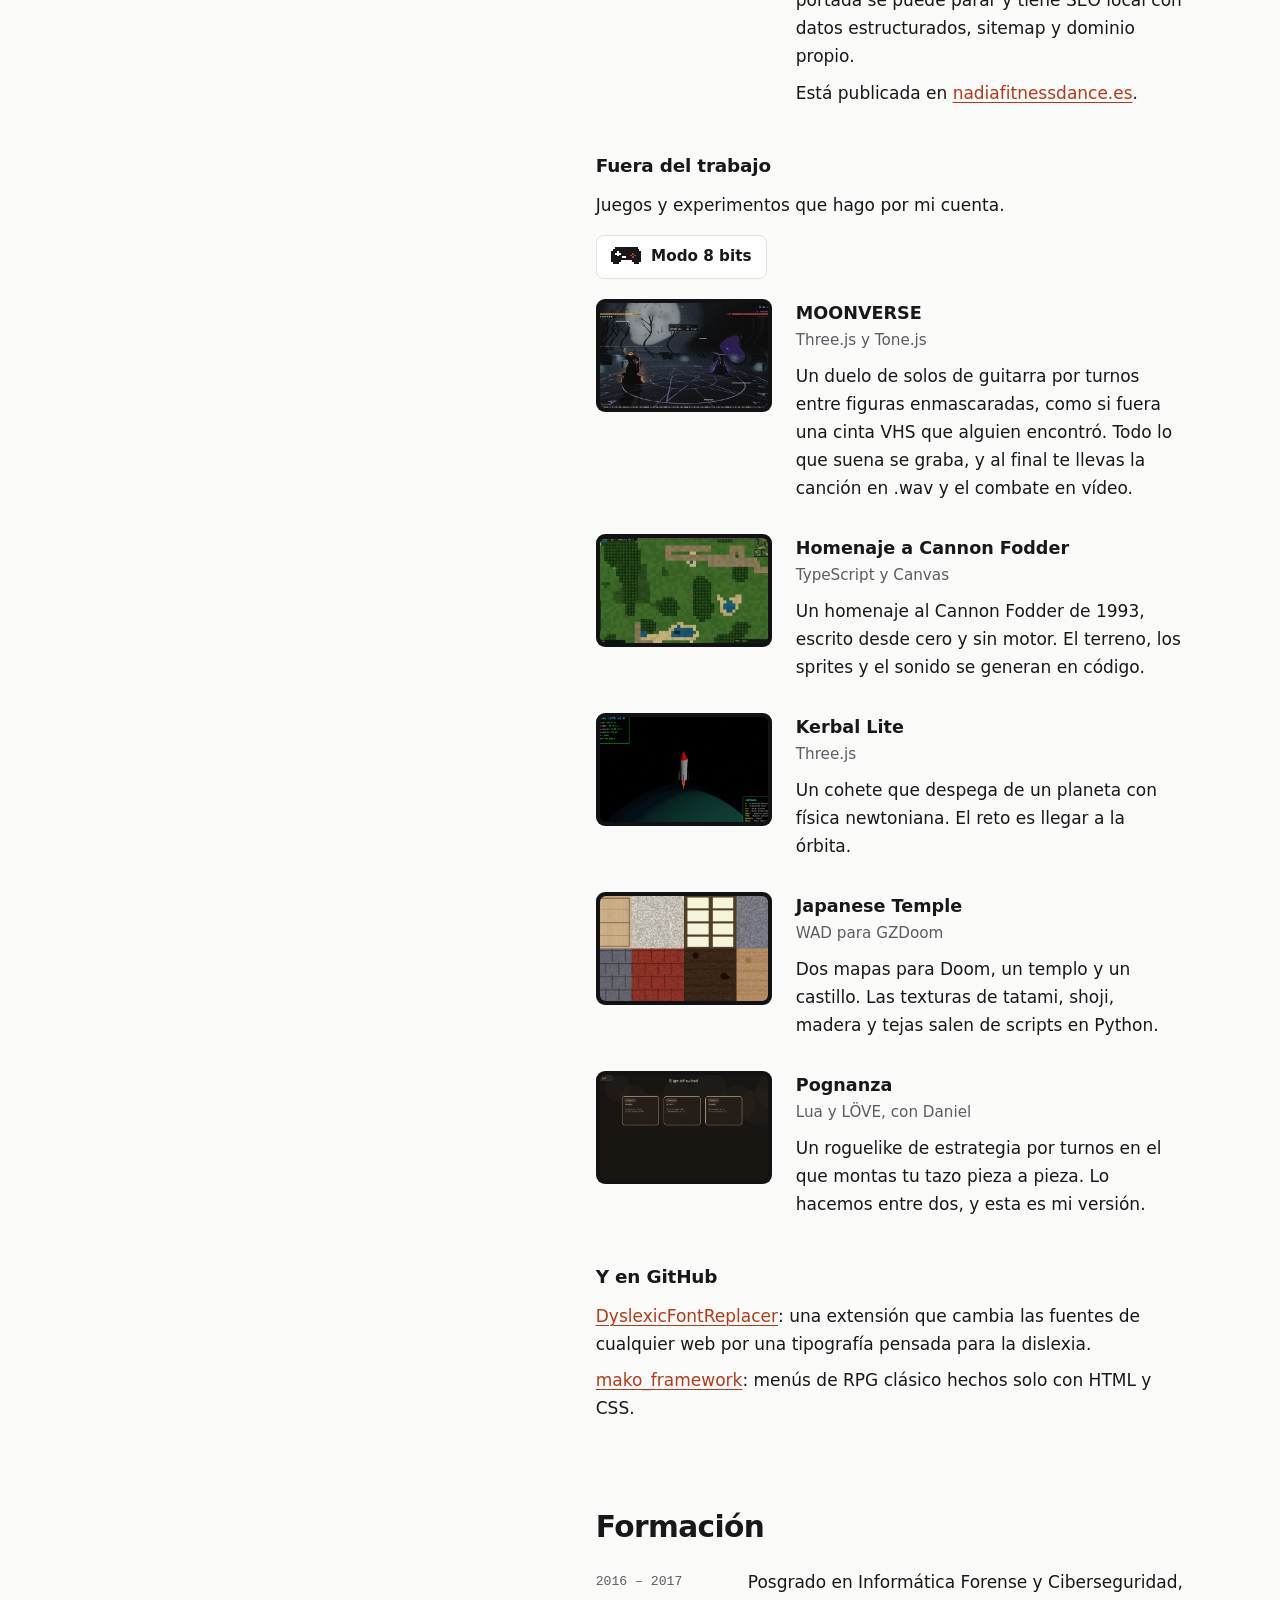
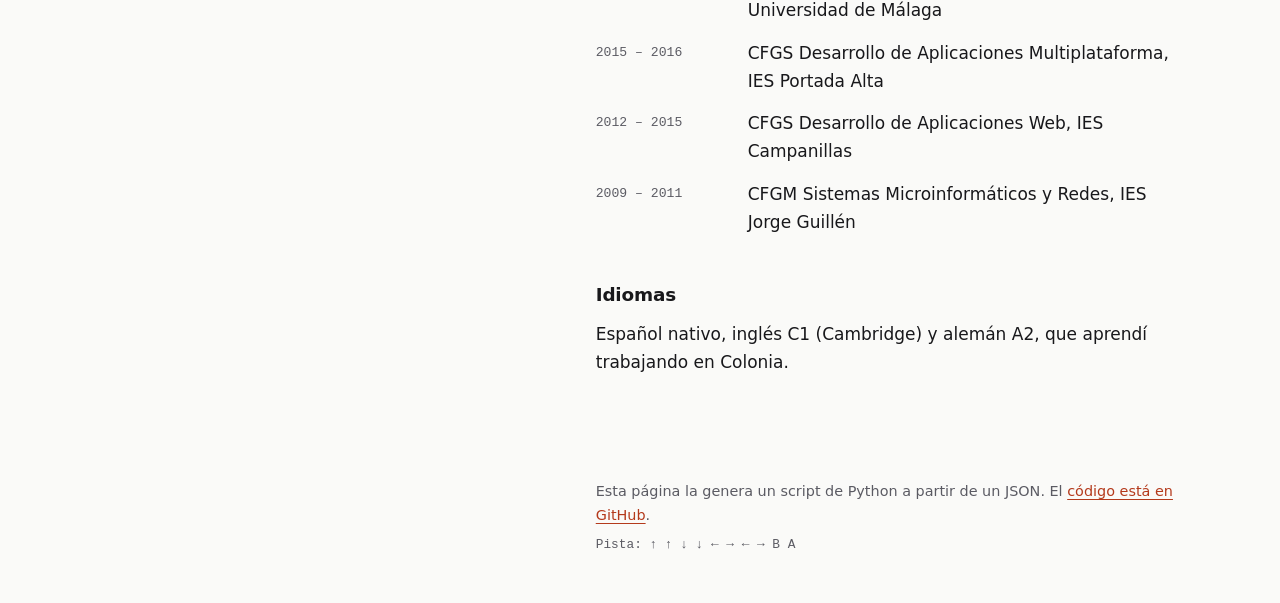
==== commit 121e55d9: "Add the photo: round avatar in the identity column and in the share image 320px WebP crop (the origi" ====
--- a/index.html
+++ b/index.html
@@ -16,14 +16,15 @@
 <meta name="twitter:card" content="summary_large_image">
 <link rel="icon" href="assets/img/favicon.svg" type="image/svg+xml">
 <script>try{var t=localStorage.getItem("theme");if(t==="dark"||t==="light"||t==="8bit")document.documentElement.dataset.theme=t}catch(_){}</script>
-<link rel="stylesheet" href="assets/css/site.css?v=10">
-<script src="assets/js/site.js?v=6" defer></script>
+<link rel="stylesheet" href="assets/css/site.css?v=11">
+<script src="assets/js/site.js?v=7" defer></script>
 </head>
 <body>
 <a class="skip" href="#main">Saltar al contenido</a>
 <div class="layout">
 <header class="side">
 <div class="tools"><div class="seg" role="group" aria-label="Tema" hidden><button type="button" data-theme-set="light" aria-pressed="false">Claro</button><button type="button" data-theme-set="dark" aria-pressed="false">Oscuro</button><button type="button" data-theme-set="auto" aria-pressed="false">Auto</button></div><a class="lang" href="en/" hreflang="en" lang="en">English</a></div>
+<img class="avatar" src="assets/img/me.webp" width="320" height="320" alt="Victor Martin sonriendo al atardecer">
 <h1 id="t-intro"><a href="./">Victor Martin</a></h1>
 <p class="hud" aria-hidden="true">LV 10 · CLASE: FRONTEND</p>
 <p class="lead">Desarrollador frontend en Torrox. Diez años haciendo interfaces, sistemas de diseño y los pipelines que los llevan a producción.</p>
@@ -33,7 +34,6 @@
 <main id="main">
 <section id="sobre-mi" class="sec" aria-labelledby="t-about">
 <h2 id="t-about">Sobre mí</h2>
-
 <div class="story"><p>Desde 2022 llevo el <strong>frontend de ifeel</strong>. Antes pasé cinco años en <strong>PcComponentes</strong>: entré como primera persona de frontend, <strong>empecé la migración a React</strong>, <strong>me encargué de los Black Friday</strong> y acabé <strong>liderando un equipo de siete</strong>. Por el camino también pasé por <strong>Freepik</strong> y <strong>Golden Race</strong>, e hice proyectos para <strong>motor.es</strong> y <strong>Deutsche Bahn</strong>.</p><p>De lo que más orgulloso estoy es del <strong>sistema de temas de ifeel, escrito a mano sobre Tailwind</strong>. Y fuera del trabajo hago <strong>juegos</strong>: en Three.js, en Canvas o mapas para Doom.</p><p>Casi todo lo que ves aquí lo hice <strong>antes de la IA</strong>: a mano, tomando decisiones y asumiendo riesgos.</p></div>
 <h3 class="sub">Tecnologías</h3>
 <p>Mi día a día es <strong>React, TypeScript y Tailwind</strong>, con <strong>Vite y Vitest</strong>. Los pipelines van en <strong>GitLab</strong> y despliegan en <strong>AWS S3</strong>. El resto viene de trabajos anteriores y de lo que hago en casa.</p>
--- a/assets/css/site.css
+++ b/assets/css/site.css
@@ -194,3 +194,6 @@
 :root[data-theme="8bit"] .techs { gap: 1.1rem; }
 :root[data-theme="8bit"] .tech { flex-direction: column; justify-content: center; gap: .4rem; padding: .7rem .25rem .5rem; background: var(--surface); text-align: center; font-size: 1.05rem; line-height: 1.1; }
 :root[data-theme="8bit"] .screen { border-width: 4px; }
+.avatar { width: 6rem; height: 6rem; border-radius: 50%; object-fit: cover; margin-bottom: 1.5rem; }
+@media (min-width: 64rem) { .avatar { width: 7.5rem; height: 7.5rem; } }
+:root[data-theme="8bit"] .avatar { border-radius: 0; }
